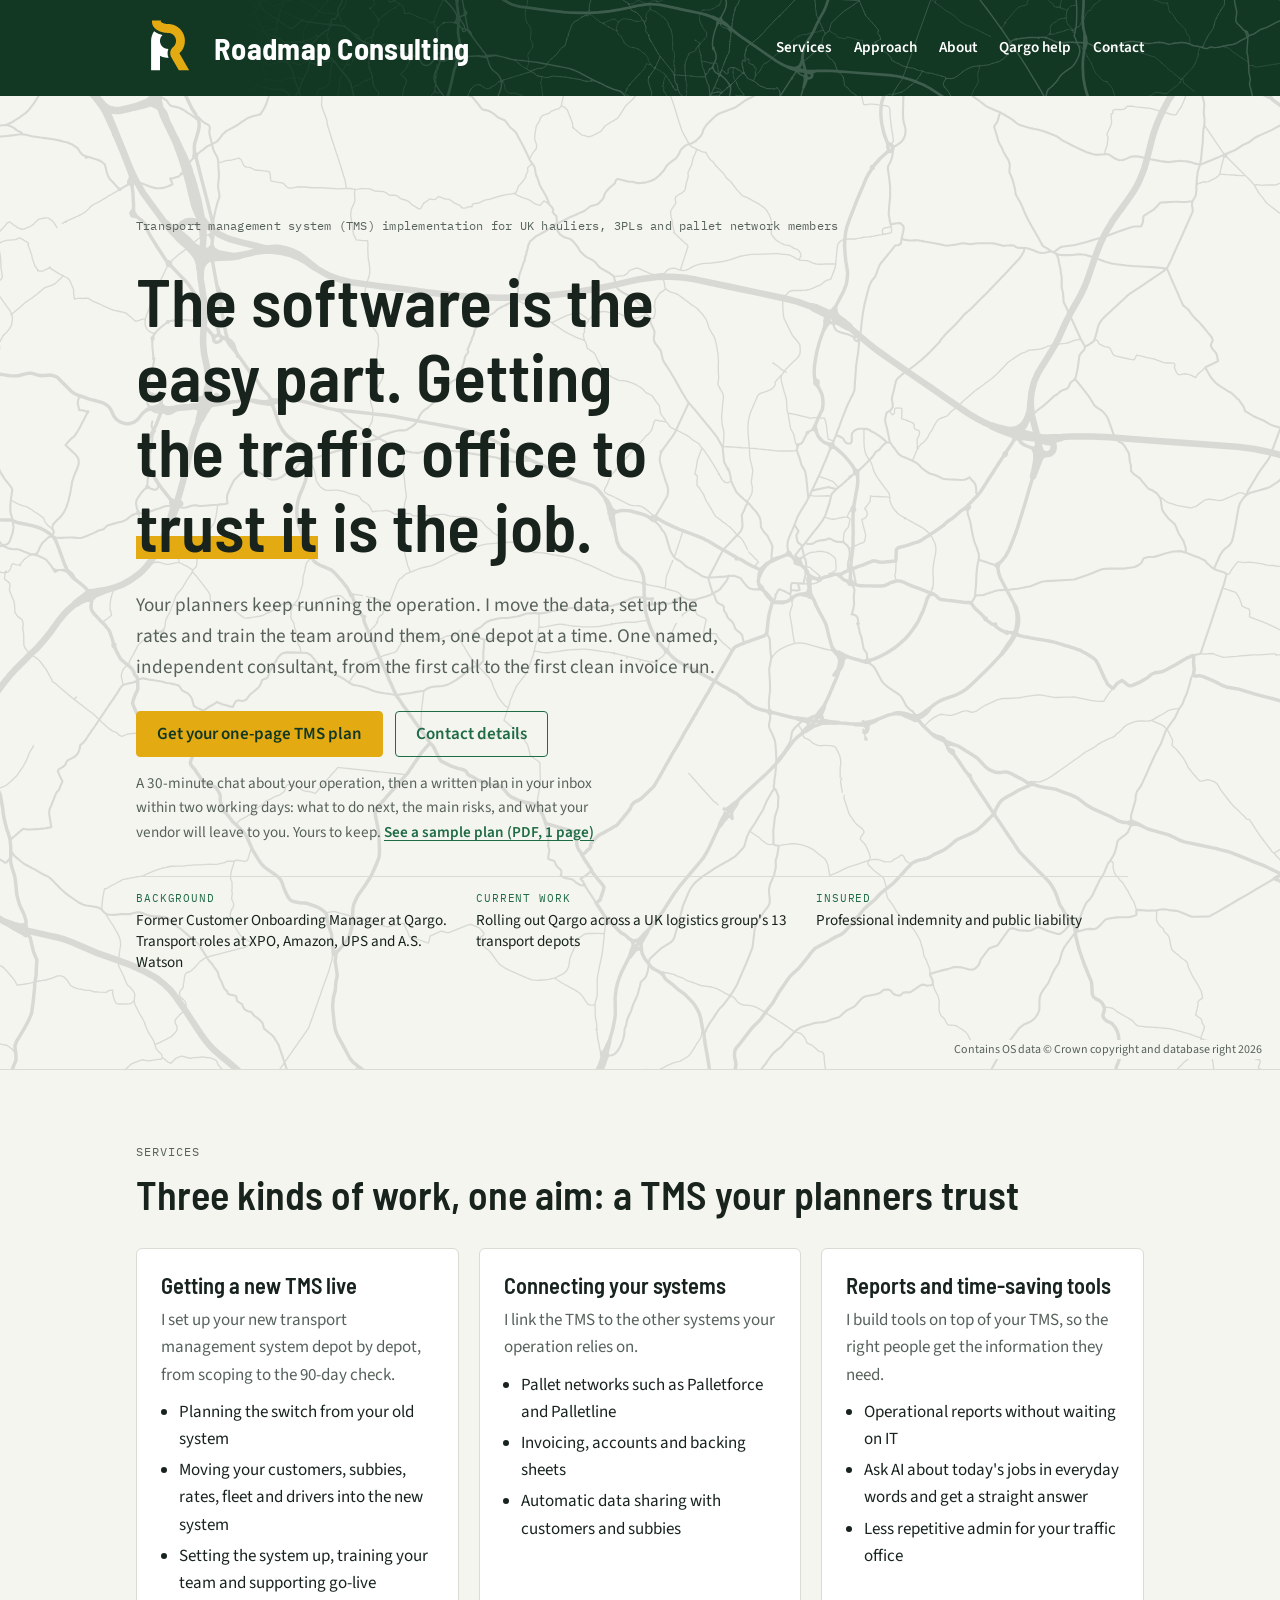
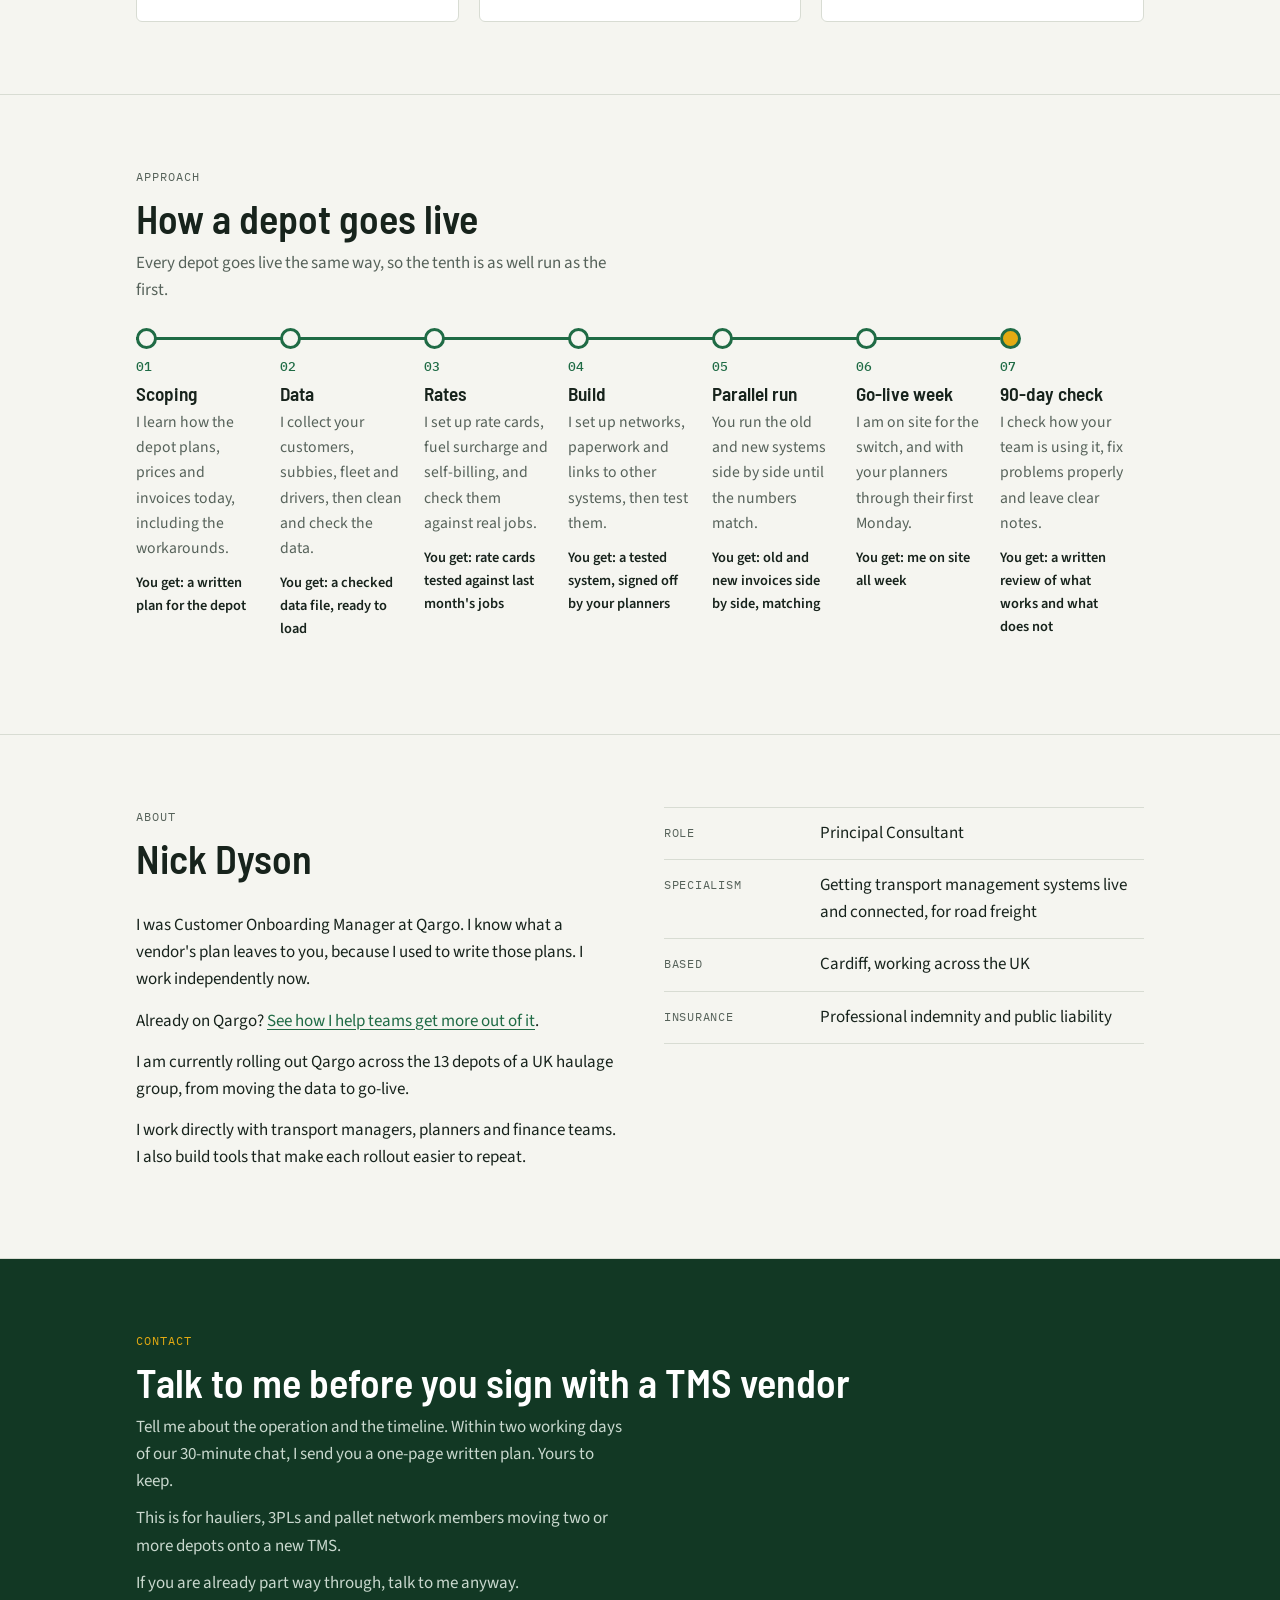
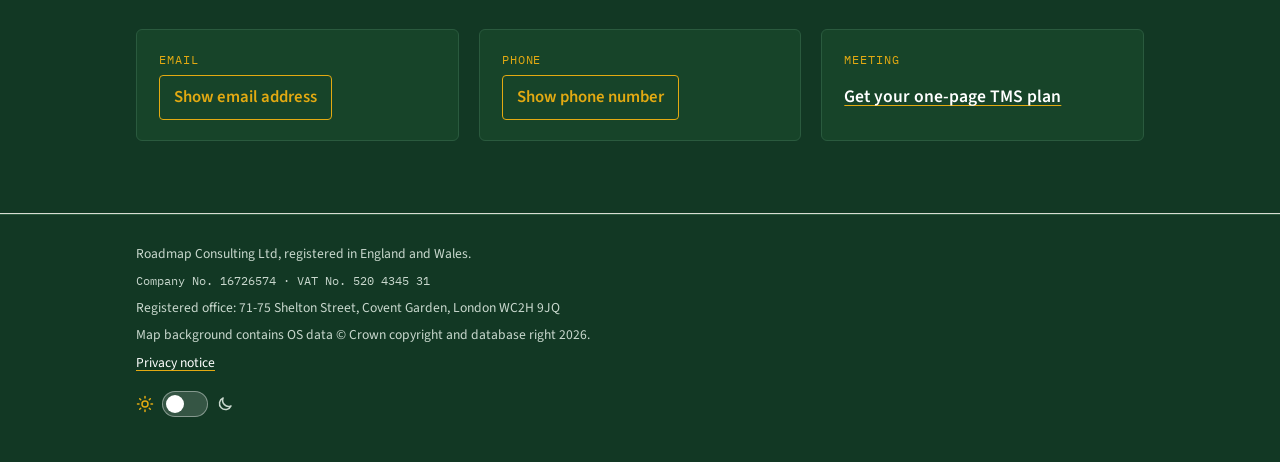
==== index.html @ c81bfaac "Home page: remove 'No cost, no commitment' (twice) and make the contact heading a statement, per roa" ====
<!doctype html>
<html lang="en-GB"><head>
<meta charset="utf-8">
<meta name="viewport" content="width=device-width,initial-scale=1">
<title>Roadmap Consulting</title>
<meta name="description" content="Independent TMS implementation for UK hauliers, 3PLs and pallet network members. A 30-minute chat about your operation, then a one-page written plan you keep.">
<link rel="icon" type="image/svg+xml" href="[data-uri]">
<meta name="theme-color" content="#123824">
<meta property="og:type" content="website">
<meta property="og:site_name" content="Roadmap Consulting">
<meta property="og:title" content="Roadmap Consulting: TMS implementation for UK road freight">
<meta property="og:description" content="The software is the easy part. Getting the traffic office to trust it is the job. A 30-minute chat about your operation, then a one-page written plan you keep.">
<link rel="canonical" href="https://roadmapconsulting.co.uk/">
<meta property="og:url" content="https://roadmapconsulting.co.uk/">
<meta property="og:image" content="https://roadmapconsulting.co.uk/og-image.png">
<meta property="og:image:width" content="1200">
<meta property="og:image:height" content="630">
<meta property="og:image:alt" content="Roadmap Consulting logo on Brunswick green with the strapline: TMS implementation for UK road freight">
<script type="application/ld+json">{"@context": "https://schema.org", "@type": "ProfessionalService", "name": "Roadmap Consulting", "legalName": "Roadmap Consulting Ltd", "url": "https://roadmapconsulting.co.uk/", "description": "Independent transport management system (TMS) implementation for UK hauliers, 3PLs and pallet network members: data migration, rates, training, go-live support and hypercare, with a Qargo speciality.", "areaServed": {"@type": "Country", "name": "United Kingdom"}, "address": {"@type": "PostalAddress", "streetAddress": "71-75 Shelton Street, Covent Garden", "addressLocality": "London", "postalCode": "WC2H 9JQ", "addressCountry": "GB"}, "vatID": "GB520434531", "identifier": {"@type": "PropertyValue", "propertyID": "Companies House company number", "value": "16726574"}, "founder": {"@type": "Person", "name": "Nick Dyson", "jobTitle": "Principal Consultant", "sameAs": ["https://www.linkedin.com/in/dysonick"]}, "sameAs": ["https://www.linkedin.com/in/dysonick", "https://www.linkedin.com/company/roadmap-consulting-ltd", "https://find-and-update.company-information.service.gov.uk/company/16726574"], "contactPoint": {"@type": "ContactPoint", "contactType": "sales", "url": "https://calendar.app.google/QbgweHab81wm1Z1L8", "areaServed": "GB", "availableLanguage": "en-GB"}, "knowsAbout": ["Transport management systems", "TMS implementation", "Qargo", "Road haulage", "Pallet networks", "Data migration", "Rate cards and self-billing", "Go-live planning"], "makesOffer": {"@type": "Offer", "name": "One-page TMS plan", "price": "0", "priceCurrency": "GBP"}}</script>
<meta name="twitter:card" content="summary_large_image">
<link rel="preconnect" href="https://fonts.googleapis.com">
<link rel="preconnect" href="https://fonts.gstatic.com" crossorigin="">
<link rel="stylesheet" href="https://fonts.googleapis.com/css2?family=Barlow+Semi+Condensed:wght@500;600;700&amp;family=Source+Sans+3:wght@400;600&amp;family=IBM+Plex+Mono:wght@400;500&amp;display=swap">
<style>
/* Paper ground, Brunswick green bars, roundabout R smooth route mark, golden triangle OS map behind the hero */
:root {
  color-scheme:light dark;
  --bg:#f5f5f0; --surface:#ffffff; --fg:#17231c; --muted:#56625a; --line:#d8dcd3;
  --accent:#1f6b45; --accent-text:#1f6b45; --accent-fill:#e3aa12; --on-accent:#123824;
  --accent-soft:#fcefb4; --highlight:#e3aa12; --map-ink:#17231c21;
  --em-text:#17231c; --em-mark:#e3aa12;
  /* Green bars: header, contact band and footer */
  --g-bg:#123824; --g-surface:#174429; --g-fg:#ffffff; --g-muted:#c9d8ce; --g-line:#2a5a3e; --g-accent:#e3aa12;
  --mark-fg:#ffffff; --mark-accent:#e3aa12; --mark-tile:transparent;
  --display:"Barlow Semi Condensed","Arial Narrow",Arial,sans-serif;
  --body:"Source Sans 3","Segoe UI",Arial,sans-serif;
  --mono:"IBM Plex Mono",Consolas,"Courier New",monospace;
  --map:url("[data-uri]");
}
* { box-sizing:border-box; }
body { background:var(--bg); color:var(--fg); font-family:var(--body); font-size:1.0625rem; line-height:1.6; margin:0; }
.wrap { max-width:68rem; margin:0 auto; padding-inline:clamp(16px,4vw,40px); }
a { color:var(--accent-text); text-underline-offset:3px; }
a:focus-visible, button:focus-visible { outline:2px solid var(--accent-text); outline-offset:3px; }
h1,h2,h3 { font-family:var(--display); line-height:1.1; text-wrap:balance; margin:0; }
.label { font-family:var(--mono); font-size:.75rem; letter-spacing:.08em; text-transform:uppercase; color:var(--muted); }

header.site { border-bottom:1px solid var(--line); }
.bar { display:flex; flex-wrap:wrap; align-items:center; justify-content:space-between; gap:12px 24px; padding-block:18px; }
.lockup { font-family:var(--display); font-weight:700; font-size:1.35rem; letter-spacing:.01em; color:var(--fg); text-decoration:none; display:flex; align-items:center; gap:10px; }
.lockup svg { flex:none; width:40px; height:40px; background:var(--mark-tile); border-radius:6px; padding:3px; }
.mk .mw { fill:var(--mark-fg); } .mk .my { fill:var(--mark-accent); } .lockup .rn { color:var(--accent-text); }
nav { display:flex; flex-wrap:wrap; gap:6px 22px; }
nav a { color:var(--fg); text-decoration:none; font-weight:600; font-size:.95rem; }
nav a:hover { color:var(--accent-text); }

.hero { position:relative; overflow:hidden; border-bottom:1px solid var(--line); }
.hero .map { position:absolute; inset:0; background:var(--map-ink); -webkit-mask:var(--map) center/cover no-repeat; mask:var(--map) center/cover no-repeat; pointer-events:none; }
.hero .inner { position:relative; padding-block:clamp(56px,10vw,120px) clamp(56px,8vw,96px); display:grid; gap:28px; }
.hero h1 { font-size:clamp(2.4rem,6vw,4.25rem); font-weight:600; max-width:18ch; }
.hero h1 em { font-style:normal; color:var(--em-text); background:linear-gradient(transparent 64%, var(--em-mark) 64%, var(--em-mark) 92%, transparent 92%); }
.hero p { max-width:60ch; color:var(--muted); font-size:1.2rem; margin:0; }
.hero p.note { font-size:.95rem; margin-top:-14px; }
.hero p.proof { font-family:var(--mono); font-size:.8rem; letter-spacing:.04em; color:var(--muted); border-left:3px solid var(--highlight); padding-left:10px; }
.credit { position:absolute; right:12px; bottom:10px; font-size:.75rem; line-height:1.3; color:var(--muted); background:var(--bg); padding:2px 6px; border-radius:4px; max-width:calc(100% - 24px); }
.actions { display:flex; flex-wrap:wrap; gap:12px; }
.btn { display:inline-flex; align-items:center; padding:12px 20px; border-radius:4px; font-weight:600; text-decoration:none; border:1px solid var(--accent-fill); line-height:1.2; }
.btn.primary { background:var(--accent-fill); color:var(--on-accent); }
.btn.secondary { color:var(--accent-text); background:transparent; border-color:var(--accent-text); }
@media (prefers-reduced-motion:no-preference) { .btn { transition:filter .15s ease; } .btn:hover { filter:brightness(1.08); } }

section.s { padding-block:clamp(40px,7vw,72px); border-bottom:1px solid var(--line); }
.head { display:grid; gap:10px; margin-bottom:32px; }
.head h2 { font-size:clamp(1.8rem,3.6vw,2.5rem); font-weight:600; }
.head p { margin:0; color:var(--muted); max-width:62ch; }

.services { display:grid; grid-template-columns:repeat(auto-fit,minmax(min(100%,18rem),1fr)); gap:20px; }
.service { background:var(--surface); border:1px solid var(--line); border-radius:6px; padding:24px; display:grid; gap:10px; align-content:start; min-width:0; }
.service h3 { font-size:1.4rem; font-weight:600; }
.service p { margin:0; color:var(--muted); }
.service ul { margin:0; padding-left:1.1rem; display:grid; gap:4px; }

.route { list-style:none; margin:0; padding:0; display:grid; grid-template-columns:repeat(auto-fit,minmax(min(100%,8.5rem),1fr)); counter-reset:stop; }
/* Route line: drawn per stop, only from a dot to the next dot on the same row (rows are worked out in script) */
.route li.link { background:linear-gradient(var(--accent),var(--accent)) left top / 100% 3px no-repeat; }
.route li { counter-increment:stop; padding:20px 20px 22px 0; display:grid; gap:6px; align-content:start; min-width:0; position:relative; }
.route li::before { content:counter(stop,decimal-leading-zero); font-family:var(--mono); font-size:.8rem; color:var(--accent-text); font-weight:500; }
.route li::after { content:""; position:absolute; top:-9px; left:0; width:15px; height:15px; border-radius:50%; background:var(--bg); border:3px solid var(--accent); }
.route li:last-child::after { background:var(--highlight); }
.route h3 { font-size:1.2rem; font-weight:600; }
.route p { margin:0; color:var(--muted); font-size:.98rem; }
.route p.get { color:var(--fg); font-weight:600; font-size:.9rem; margin-top:4px; }

.about { display:grid; grid-template-columns:repeat(auto-fit,minmax(min(100%,22rem),1fr)); gap:32px 48px; }
.about p { margin:0 0 14px; max-width:62ch; }
.facts { display:grid; margin:0; align-content:start; border-top:1px solid var(--line); }
.fact { display:grid; grid-template-columns:minmax(6.5rem,9rem) 1fr; gap:12px; padding-block:12px; border-bottom:1px solid var(--line); }
.fact dt { font-family:var(--mono); font-size:.78rem; letter-spacing:.06em; text-transform:uppercase; color:var(--muted); padding-top:3px; }
.fact dd { margin:0; min-width:0; }

.contact { display:grid; grid-template-columns:repeat(auto-fit,minmax(min(100%,16rem),1fr)); gap:20px; }
.channel { background:var(--surface); border:1px solid var(--line); border-radius:6px; padding:20px 22px; display:grid; gap:6px; min-width:0; }
.channel .value { font-size:1.1rem; font-weight:600; overflow-wrap:anywhere; user-select:all; color:var(--fg); }
.channel a.value { color:var(--accent-text); }

footer { padding-block:28px 40px; color:var(--muted); font-size:.85rem; }
footer .wrap { display:grid; gap:6px; }
footer .mono { font-family:var(--mono); font-size:.78rem; }

/* Green bars */
header.site { background:var(--g-bg); border-bottom:4px solid var(--g-accent); }
header.site .lockup { color:var(--g-fg); }
header.site .lockup .rn { color:var(--g-accent); }
header.site nav a { color:var(--g-fg); }
header.site nav a:hover { color:var(--g-accent); }
header.site a:focus-visible { outline-color:var(--g-accent); }
.lockup svg { padding:0; width:64px; height:64px; }
header.site .lockup { font-size:1.9rem; gap:14px; }
header.site .bar { padding-block:16px; }
@media (max-width:600px) { .lockup svg { width:52px; height:52px; } header.site .lockup { font-size:1.6rem; } }
.band { background:var(--g-bg); color:var(--g-fg); border-bottom:0; }
.band .label { color:var(--g-accent); }
.band .head p { color:var(--g-muted); }
.band .channel { background:var(--g-surface); border-color:var(--g-line); }
.band .channel .value { color:var(--g-fg); }
.band .channel a.value { color:var(--g-accent); }
.band a:focus-visible { outline-color:var(--g-accent); }
footer { background:var(--g-bg); color:var(--g-muted); border-top:1px solid var(--g-line); }
.btn.secondary { color:var(--accent); border-color:var(--accent); }

/* Dark mode: green ground, darker green bars. Follows the browser unless the visitor picks one */
@media (prefers-color-scheme: dark) { :root:not([data-theme="light"]) { --bg:#123824; --surface:#174429; --fg:#ffffff; --muted:#c9d8ce; --line:#2a5a3e; --accent:#e3aa12; --accent-text:#e3aa12; --accent-fill:#e3aa12; --on-accent:#123824; --accent-soft:#2b4a22; --highlight:#e3aa12; --map-ink:#ffffff1f; --em-text:#e3aa12; --em-mark:transparent; --g-bg:#0b2516; --g-surface:#123824; --g-line:#2a5a3e; color-scheme:dark; } }
:root[data-theme="dark"] { --bg:#123824; --surface:#174429; --fg:#ffffff; --muted:#c9d8ce; --line:#2a5a3e; --accent:#e3aa12; --accent-text:#e3aa12; --accent-fill:#e3aa12; --on-accent:#123824; --accent-soft:#2b4a22; --highlight:#e3aa12; --map-ink:#ffffff1f; --em-text:#e3aa12; --em-mark:transparent; --g-bg:#0b2516; --g-surface:#123824; --g-line:#2a5a3e; color-scheme:dark; }
nav { align-items:center; }
.btn.secondary { color:var(--accent-text); border-color:var(--accent-text); }

/* Light/dark switch */
.theme-switch { display:inline-flex; align-items:center; gap:8px; min-height:44px; padding:0 4px; font:inherit; color:var(--g-muted); background:transparent; border:0; cursor:pointer; }
.theme-switch svg { width:18px; height:18px; fill:none; stroke:currentColor; stroke-width:2; stroke-linecap:round; stroke-linejoin:round; flex:none; }
.theme-switch .i-sun { color:var(--g-accent); }
.theme-switch[aria-checked="true"] .i-sun { color:var(--g-muted); }
.theme-switch[aria-checked="true"] .i-moon { color:var(--g-accent); }
.theme-switch .track { position:relative; width:46px; height:26px; border-radius:13px; background:#ffffff26; border:1px solid #ffffff66; flex:none; }
.theme-switch .knob { position:absolute; top:3px; left:3px; width:18px; height:18px; border-radius:50%; background:#ffffff; }
.theme-switch[aria-checked="true"] .track { background:var(--g-accent); border-color:var(--g-accent); }
.theme-switch[aria-checked="true"] .knob { transform:translateX(20px); background:#123824; }
@media (prefers-reduced-motion:no-preference) { .theme-switch .knob { transition:transform .18s ease; } .theme-switch .track { transition:background .18s ease; } }
.theme-switch:hover .track { border-color:var(--g-accent); }
.theme-switch:focus-visible { outline:2px solid var(--g-accent); outline-offset:3px; border-radius:6px; }


/* Click to reveal contact details (keeps them out of the page source as plain text) */
.reveal { justify-self:start; font:inherit; font-size:1.05rem; font-weight:600; color:var(--g-accent); background:transparent; border:1px solid var(--g-accent); border-radius:4px; padding:8px 14px; min-height:44px; cursor:pointer; }
.reveal:hover { background:var(--g-accent); color:#123824; }
.reveal:focus-visible { outline:2px solid var(--g-accent); outline-offset:3px; }
.band .channel a.value { color:var(--g-fg); text-decoration-color:var(--g-accent); }

/* Credentials strip in the hero */
.creds { list-style:none; margin:4px 0 0; padding:14px 0 0; border-top:1px solid var(--line); display:grid; grid-template-columns:repeat(auto-fit,minmax(min(100%,15rem),1fr)); gap:12px 28px; max-width:62rem; }
.creds li { font-size:.95rem; line-height:1.4; color:var(--fg); }
.creds .k { display:block; font-family:var(--mono); font-size:.7rem; letter-spacing:.08em; text-transform:uppercase; color:var(--accent-text); margin-bottom:3px; }
.hero p.note a { font-weight:600; color:var(--accent-text); }
footer a { color:var(--g-fg); text-decoration-color:var(--g-accent); }

/* ---------- Motion layer: subtle, plays once, off for reduced motion and without JS ---------- */
@media (min-width:760px) { html { scroll-padding-top:96px; } header.site { position:sticky; top:0; z-index:50; } }
header.site .bar, header.site .lockup svg, header.site .lockup { transition:none; }
header.site.compact .bar { padding-block:8px; }
header.site.compact .lockup svg { width:44px; height:44px; }
header.site.compact .lockup { font-size:1.5rem; }
header.site.compact { box-shadow:0 2px 12px #0b251633; }
/* Link underline that slides in */
nav a { background:linear-gradient(currentColor,currentColor) left bottom / 0 2px no-repeat; padding-bottom:2px; }
nav a:hover, nav a:focus-visible { background-size:100% 2px; }
@media (prefers-reduced-motion: no-preference) {
  html { scroll-behavior:smooth; }
  header.site .bar { transition:padding .25s ease; }
  header.site .lockup svg { transition:width .25s ease, height .25s ease; }
  header.site .lockup { transition:font-size .25s ease; }
  header.site { transition:box-shadow .25s ease; }
  nav a { transition:background-size .2s ease, color .15s ease; }
  .btn { transition:transform .18s ease, box-shadow .18s ease, filter .15s ease; }
  .btn:hover { transform:translateY(-2px); box-shadow:0 6px 16px #12382426; }
  .btn:active { transform:translateY(0); box-shadow:none; }
  .service, .channel { transition:transform .2s ease, border-color .2s ease; }
  .service:hover { transform:translateY(-3px); border-color:var(--accent); }
  /* Sections fade up once */
  .js .rv { opacity:0; transform:translateY(14px); transition:opacity .6s ease, transform .6s ease; transition-delay:calc(var(--d,0) * 90ms); }
  .js .rv.in { opacity:1; transform:none; }
  /* Route line draws itself, stops appear in turn, ending on the yellow stop */
  .js .route li.link { background-size:0 3px; transition:opacity .45s ease, transform .45s ease, background-size .5s ease; transition-delay:calc(var(--i,0) * 150ms + 150ms); }
  .js .route.in li.link { background-size:100% 3px; }
  .js .route li { opacity:0; transform:translateY(8px); transition:opacity .45s ease, transform .45s ease; transition-delay:calc(var(--i,0) * 150ms + 150ms); }
  .js .route li::after { transform:scale(.4); transition:transform .35s cubic-bezier(.3,1.6,.5,1); transition-delay:calc(var(--i,0) * 150ms + 150ms); }
  .js .route.in li { opacity:1; transform:none; }
  .js .route.in li::after { transform:scale(1); }
  /* Map drifts slightly slower than the page */
  .js .hero .map { top:-180px; will-change:transform; }
}

/* Header, 1 Oct 2026: no yellow rule, single-colour name, switch in footer, one-row phone header */
header.site { border-bottom:0; }
header.site .lockup .rn { color:var(--g-fg); }
.hero .label { text-transform:none; letter-spacing:.02em; }
.foot-theme { margin-top:6px; }
.foot-theme .theme-switch { padding:0; min-height:36px; }
@media (max-width:600px) {
  header.site .bar { flex-wrap:nowrap; }
  header.site nav a:not([href="#contact"]) { display:none; }
  header.site .lockup { font-size:1.35rem; gap:10px; }
  header.site .lockup svg { width:40px; height:40px; }
}
/* Road texture in the header, faded behind the logo */
header.site { isolation:isolate; overflow:hidden; }
@media (max-width:759px){ header.site { position:relative; } }
header.site::before { content:""; position:absolute; inset:0; z-index:-1; pointer-events:none; background:#ffffff30;
  --fade:linear-gradient(90deg, transparent 0%, transparent 18%, #000 46%);
  -webkit-mask-image:var(--map), var(--fade); -webkit-mask-size:cover, 100% 100%; -webkit-mask-position:center 38%, 0 0; -webkit-mask-repeat:no-repeat; -webkit-mask-composite:source-in;
  mask-image:var(--map), var(--fade); mask-size:cover, 100% 100%; mask-position:center 38%, 0 0; mask-repeat:no-repeat; mask-composite:intersect; }
@media (max-width:700px){ header.site::before { --fade:linear-gradient(90deg, transparent 0%, transparent 30%, #000 75%); } }
</style>
</head>
<body>
<header class="site">
  <div class="wrap bar">
    <a class="lockup" href="#top" aria-label="Roadmap Consulting, home">
      <svg class="mk" viewBox="-4 -4 72 72" aria-hidden="true"><path class="mw" d="M16.437532424926758 13.102725982666016 16.451662063598633 13.11428451538086Q16.571985244750977 13.212703704833984 16.6960391998291 13.306377410888672L16.999923706054688 13.535835266113281Q17.118545532226562 13.625404357910156 17.24040985107422 13.710505485534668L17.55898094177246 13.932968139648438Q17.675695419311523 14.014471054077148 17.795236587524414 14.09177017211914L18.128067016601562 14.306991577148438Q18.242799758911133 14.381181716918945 18.35999870300293 14.451412200927734L18.706663131713867 14.659144401550293Q18.819358825683594 14.726675033569336 18.9342098236084 14.790468215942383L19.294279098510742 14.99046516418457Q19.40497589111328 15.051952362060547 19.51756477355957 15.109903335571289L19.890613555908203 15.301921844482422Q19.999372482299805 15.357902526855469 20.10979461669922 15.41053295135498L20.495397567749023 15.594324111938477Q20.602294921875 15.645275115966797 20.71065330505371 15.693038940429688L21.108381271362305 15.868358612060547Q21.213552474975586 15.914718627929688 21.320011138916016 15.958037376403809L21.729442596435547 16.124637603759766Q21.832977294921875 16.166765213012695 21.937646865844727 16.20598602294922L22.358348846435547 16.36362075805664Q22.460399627685547 16.40185546875 22.563451766967773 16.437301635742188L22.9950008392334 16.585723876953125Q23.0957088470459 16.620361328125 23.197301864624023 16.652305603027344L23.639272689819336 16.791271209716797Q23.738752365112305 16.82254981994629 23.839012145996094 16.851224899291992L24.290977478027344 16.98048973083496Q24.389387130737305 17.008634567260742 24.48848533630371 17.03425407409668L24.950016021728516 17.153568267822266Q25.047489166259766 17.178768157958984 25.145565032958984 17.20150375366211L25.61623764038086 17.310625076293945Q25.712900161743164 17.33303451538086 25.810089111328125 17.35304069519043L25.91168212890625 17.373952865600586L25.73912239074707 17.535572052001953L25.526443481445312 17.74856185913086L25.32099151611328 17.96855926513672L25.12300682067871 18.195314407348633L24.932697296142578 18.428586959838867L24.750320434570312 18.668062210083008L24.57601547241211 18.91356086730957L24.410076141357422 19.16466522216797L24.25261688232422 19.421194076538086L24.10378646850586 19.682918548583984L23.963804244995117 19.949447631835938L23.83283233642578 20.220478057861328L23.710994720458984 20.495746612548828L23.598434448242188 20.774925231933594L23.495262145996094 21.057748794555664L23.401615142822266 21.34383773803711L23.317598342895508 21.63286781311035L23.24327278137207 21.92464256286621L23.178762435913086 22.218656539916992L23.124116897583008 22.514698028564453L23.079408645629883 22.81237030029297L23.044679641723633 23.111373901367188L23.019968032836914 23.411418914794922L23.005306243896484 23.712081909179688L23.000709533691406 24.013072967529297L23.006181716918945 24.314096450805664L23.021713256835938 24.614643096923828L23.04730224609375 24.914653778076172L23.082902908325195 25.213577270507812L23.128477096557617 25.511119842529297L23.18398094177246 25.80699348449707L23.249338150024414 26.100788116455078L23.32452392578125 26.39238929748535L23.409379959106445 26.681171417236328L23.503860473632812 26.96699333190918L23.60784149169922 27.24947738647461L23.721223831176758 27.528356552124023L23.8438720703125 27.803287506103516L23.97560691833496 28.073884963989258L24.11638832092285 28.340055465698242L24.26593780517578 28.601272583007812L24.424137115478516 28.857336044311523L24.590856552124023 29.108034133911133L24.765859603881836 29.353002548217773L24.94892692565918 29.59193992614746L25.139896392822266 29.82463836669922L25.338552474975586 30.05082893371582L25.544649124145508 30.270235061645508L25.75797462463379 30.482633590698242L25.978282928466797 30.687772750854492L26.205341339111328 30.88544273376465L26.438884735107422 31.075407028198242L26.678665161132812 31.257465362548828L26.924306869506836 31.43133544921875L27.175762176513672 31.596982955932617L27.432476043701172 31.75404167175293L27.694412231445312 31.90248680114746L27.961145401000977 32.04207992553711L28.232391357421875 32.172672271728516L28.50775718688965 32.29407501220703L28.78719711303711 32.40626525878906L29.070110321044922 32.509002685546875L29.356342315673828 32.602237701416016L29.645565032958984 32.68585205078125L29.93729019165039 32.75971603393555L30.231531143188477 32.823829650878906L30.527544021606445 32.878021240234375L30.82544708251953 32.922325134277344L31.12436294555664 32.956600189208984L31.424467086791992 32.98087692260742L31.72517967224121 32.99510192871094L32.02623748779297 32.99925994873047L32.327064514160156 32.99335479736328L32.53983688354492 32.98204803466797Q32.52953338623047 33.0055046081543 32.51935577392578 33.02907180786133L32.46458435058594 33.15593338012695Q32.40798568725586 33.287025451660156 32.356101989746094 33.42005157470703L32.306068420410156 33.548336029052734Q32.25411605834961 33.681541442871094 32.20695877075195 33.8165168762207L32.16167068481445 33.946136474609375Q32.11437225341797 34.081504821777344 32.071956634521484 34.21848678588867L32.031436920166016 34.349342346191406Q31.988967895507812 34.48649597167969 31.951446533203125 34.625083923339844L31.91571044921875 34.757080078125Q31.878129959106445 34.8958854675293 31.845561981201172 35.035953521728516L31.81462860107422 35.16899490356445Q31.782079696655273 35.308982849121094 31.754581451416016 35.45005416870117L31.72846221923828 35.584041595458984Q31.700918197631836 35.7253303527832 31.678476333618164 35.867523193359375L31.657194137573242 36.00236511230469Q31.634784698486328 36.14435577392578 31.617488861083984 36.28705596923828L31.601055145263672 36.42265319824219Q31.583765029907227 36.56532287597656 31.571609497070312 36.708526611328125L31.560043334960938 36.844783782958984Q31.547895431518555 36.98788833618164 31.540891647338867 37.1313362121582L31.534212112426758 37.268157958984375Q31.527217864990234 37.41144943237305 31.52536392211914 37.55489730834961L31.523590087890625 37.69218826293945Q31.521743774414062 37.83507537841797 31.525001525878906 37.977935791015625L31.528141021728516 38.1156005859375Q31.53139877319336 38.25839614868164 31.539751052856445 38.40098571777344L31.547828674316406 38.53892517089844Q31.556148529052734 38.680946350097656 31.56951141357422 38.82257843017578L31.582542419433594 38.960697174072266Q31.595853805541992 39.10179138183594 31.614154815673828 39.24232864379883L31.632152557373047 39.38053512573242Q31.650407791137695 39.520729064941406 31.673606872558594 39.660186767578125L31.69659423828125 39.798377990722656Q31.719684600830078 39.93717575073242 31.747638702392578 40.075077056884766L31.775630950927734 40.21316146850586Q31.80342674255371 40.35028076171875 31.83599853515625 40.4863395690918L31.869007110595703 40.62421798706055Q31.901466369628906 40.759803771972656 31.938631057739258 40.89417266845703L31.976682662963867 41.03175354003906Q32.013572692871094 41.165138244628906 32.055057525634766 41.29717254638672L32.09815979003906 41.434356689453125Q32.13942337036133 41.56568908691406 32.1851806640625 41.69552230834961L32.23335647583008 41.832218170166016Q32.278785705566406 41.96112060546875 32.328590393066406 42.08839797973633L32.38185119628906 42.22450256347656Q32.43134689331055 42.350975036621094 32.485103607177734 42.4756965637207L32.54347229003906 42.61111831665039Q32.59681701660156 42.73488998413086 32.654300689697266 42.85679244995117L32.715457916259766 42.986480712890625Q32.66135787963867 42.98871612548828 32.60709762573242 42.98978042602539L32.13888168334961 42.99897384643555Q32.05527114868164 43.00061798095703 31.971651077270508 42.99946212768555L31.503385543823242 42.99299240112305Q31.41974639892578 42.99183654785156 31.33619499206543 42.987884521484375L30.868410110473633 42.965755462646484Q30.784887313842773 42.9618034362793 30.7015438079834 42.95506286621094L30.234760284423828 42.91730499267578Q30.15137481689453 42.910560607910156 30.068262100219727 42.90102767944336L29.603004455566406 42.84767532348633Q29.519899368286133 42.8381462097168 29.43716049194336 42.82583999633789L28.97394561767578 42.7569580078125Q28.8912410736084 42.74465560913086 28.808992385864258 42.72959899902344L28.34834098815918 42.645263671875Q28.266040802001953 42.63019561767578 28.184289932250977 42.61238479614258L27.726716995239258 42.5126838684082Q27.645021438598633 42.49488067626953 27.56396484375 42.47435760498047L27.109981536865234 42.359413146972656Q27.028892517089844 42.33888244628906 26.94853401184082 42.315650939941406L26.49864959716797 42.185585021972656Q26.41830825805664 42.162357330322266 26.338788986206055 42.13645553588867L25.893505096435547 41.991416931152344Q25.813976287841797 41.96551513671875 25.7353572845459 41.93696212768555L25.295175552368164 41.7771110534668Q25.216577529907227 41.74856948852539 25.13897705078125 41.71741485595703L24.704387664794922 41.54293441772461Q24.626750946044922 41.51176452636719 24.55019760131836 41.47801208496094L24.121688842773438 41.28908920288086Q24.0451602935791 41.25535202026367 23.969804763793945 41.21907043457031L23.547853469848633 41.01592254638672Q23.47249412536621 40.97964096069336 23.398391723632812 40.940860748291016L23.0 40.732364654541016V57.0H13.0V24.0H13.000057220458984Q13.000171661376953 23.97197914123535 13.000598907470703 23.94401741027832L13.0077486038208 23.47576332092285Q13.009025573730469 23.39212417602539 13.013100624084473 23.30857276916504L13.035910606384277 22.8408203125Q13.039983749389648 22.75729751586914 13.04684829711914 22.6739559173584L13.085286140441895 22.20722770690918Q13.092151641845703 22.12386131286621 13.101802825927734 22.040771484375L13.155832290649414 21.57558822631836Q13.165481567382812 21.492511749267578 13.177902221679688 21.40980339050293L13.247461318969727 20.94668960571289Q13.259883880615234 20.86397361755371 13.275068283081055 20.78171730041504L13.360076904296875 20.321189880371094Q13.37525749206543 20.238948822021484 13.393180847167969 20.15726089477539L13.49354362487793 19.699832916259766Q13.511466979980469 19.618144989013672 13.532110214233398 19.53710174560547L13.647714614868164 19.08328628540039Q13.668365478515625 19.00222396850586 13.691715240478516 18.921897888183594L13.82243537902832 18.472204208374023Q13.84577751159668 18.39190101623535 13.871793746948242 18.312423706054688L14.017478942871094 17.867353439331055Q14.043500900268555 17.78785514831543 14.072168350219727 17.709270477294922L14.232660293579102 17.26932144165039Q14.261322021484375 17.190753936767578 14.292593955993652 17.113189697265625L14.4677095413208 16.67885398864746Q14.498985290527344 16.601282119750977 14.5328369140625 16.524799346923828L14.722381591796875 16.0965633392334Q14.756232261657715 16.020084381103516 14.792622566223145 15.944781303405762L14.996382713317871 15.523125648498535Q15.03277587890625 15.44781494140625 15.071667671203613 15.373763084411621L15.289417266845703 14.95915699005127Q15.328304290771484 14.885116577148438 15.369644165039062 14.812417030334473L15.601137161254883 14.405326843261719Q15.642486572265625 14.33261489868164 15.686244010925293 14.26132583618164L15.931225776672363 13.862205505371094Q15.9749755859375 13.790929794311523 16.02108383178711 13.72115707397461L16.27927589416504 13.330453872680664Q16.325389862060547 13.260673522949219 16.373809814453125 13.192474365234375Z"></path><path class="my" d="M44.22683334350586 57.0 35.725425720214844 42.27436447143555 35.65163803100586 42.141571044921875Q35.61137390136719 42.06910705566406 35.57353210449219 41.99534606933594L35.504905700683594 41.86157989501953Q35.46681594848633 41.78733825683594 35.43122482299805 41.71186447143555L35.367733001708984 41.57722473144531Q35.33180618286133 41.501033782958984 35.2984619140625 41.42367935180664L35.24009323120117 41.28825759887695Q35.20649719238281 41.210304260253906 35.17556381225586 41.13125991821289L35.1223030090332 40.995155334472656Q35.0911750793457 40.91560745239258 35.062782287597656 40.835044860839844L35.01460647583008 40.69834899902344Q34.98600769042969 40.61720275878906 34.9602165222168 40.535118103027344L34.9171142578125 40.39793395996094Q34.89118957519531 40.31541442871094 34.86812973022461 40.23204803466797L34.830078125 40.09446716308594Q34.80685043334961 40.0104866027832 34.786563873291016 39.92574691772461L34.75355529785156 39.78786849975586Q34.73319625854492 39.70282745361328 34.715824127197266 39.617130279541016L34.68783187866211 39.47904586791992Q34.67036056518555 39.392860412597656 34.65592956542969 39.30611038208008L34.63294219970703 39.16791915893555Q34.61844253540039 39.08075714111328 34.607032775878906 38.99313735961914L34.58903503417969 38.85493087768555Q34.577598571777344 38.767093658447266 34.569278717041016 38.67890930175781L34.55624771118164 38.54079055786133Q34.54789733886719 38.4522705078125 34.54269790649414 38.36350631713867L34.53461837768555 38.22556686401367Q34.529396057128906 38.136451721191406 34.52736282348633 38.047203063964844L34.52422332763672 37.90953826904297Q34.522186279296875 37.820247650146484 34.523338317871094 37.7309455871582L34.52511215209961 37.59365463256836Q34.52627182006836 37.503997802734375 34.530643463134766 37.41444396972656L34.537322998046875 37.27762222290039Q34.54170227050781 37.187965393066406 34.549293518066406 37.0985221862793L34.56085968017578 36.96226501464844Q34.568458557128906 36.872764587402344 34.579261779785156 36.78359603881836L34.59569549560547 36.64799880981445Q34.60650634765625 36.55881118774414 34.620513916015625 36.470069885253906L34.64179229736328 36.335227966308594Q34.65582275390625 36.24635696411133 34.67303466796875 36.158050537109375L34.699153900146484 36.02406311035156Q34.71634292602539 35.93589401245117 34.73668670654297 35.8484001159668L34.767616271972656 35.71535873413086Q34.78797149658203 35.6278190612793 34.811458587646484 35.54106140136719L34.84719467163086 35.40906524658203Q34.87064743041992 35.32244873046875 34.89719009399414 35.23672866821289L34.93770980834961 35.105873107910156Q34.96421813964844 35.020259857177734 34.99378204345703 34.93565368652344L35.03907012939453 34.806034088134766Q35.06854248046875 34.721675872802734 35.10101318359375 34.63842010498047L35.15104675292969 34.510135650634766Q35.183475494384766 34.42699432373047 35.218849182128906 34.345062255859375L35.27362060546875 34.21820068359375Q35.30885696411133 34.1365852355957 35.34697341918945 34.0562744140625L35.406455993652344 33.93094253540039Q35.4444694519043 33.85084533691406 35.48529815673828 33.77214813232422L35.54948043823242 33.6484375Q35.59014892578125 33.57005310058594 35.6335563659668 33.4931526184082L35.702423095703125 33.37115478515625Q35.74565887451172 33.294559478759766 35.79156494140625 33.21953201293945L35.86509704589844 33.09934997558594Q35.91074752807617 33.024742126464844 35.95897674560547 32.95177459716797L36.03715515136719 32.833499908447266Q36.08514404296875 32.76089859008789 36.13562774658203 32.69001007080078L36.21843719482422 32.57373809814453Q36.268638610839844 32.50325393676758 36.321250915527344 32.43454360961914L36.40867233276367 32.32037353515625Q36.46099853515625 32.25203323364258 36.51565170288086 32.1855354309082L36.60767364501953 32.07356262207031Q36.66190719604492 32.007572174072266 36.718360900878906 31.943471908569336L36.81496047973633 31.833791732788086Q36.87108612060547 31.770065307617188 36.929344177246094 31.708282470703125L37.03050994873047 31.600994110107422Q37.08824157714844 31.53976821899414 37.14800262451172 31.480520248413086L37.25371551513672 31.37571144104004Q37.31303405761719 31.316898345947266 37.37428283691406 31.260101318359375L37.48452377319336 31.157875061035156Q37.54526138305664 31.101552963256836 37.60783386230469 31.047273635864258L37.74628448486328 30.92729949951172L37.88610076904297 30.808897018432617L38.02353286743164 30.687623977661133L38.158451080322266 30.56359100341797L38.29077911376953 30.43687629699707L38.42058563232422 30.30739974975586L38.54763412475586 30.1754150390625L38.67203140258789 30.04079818725586L38.79366683959961 29.903671264648438L38.91242980957031 29.764163970947266L39.02836990356445 29.622211456298828L39.14137649536133 29.477954864501953L39.25147247314453 29.33135986328125L39.35847854614258 29.182668685913086L39.46247863769531 29.031766891479492L39.56340026855469 28.87874984741211L39.661155700683594 28.723764419555664L39.7557373046875 28.566818237304688L39.847137451171875 28.40791130065918L39.93524169921875 28.247262954711914L40.02006912231445 28.084815979003906L40.101585388183594 27.920652389526367L40.179744720458984 27.75486183166504L40.25449752807617 27.587553024291992L40.325809478759766 27.41879653930664L40.39371109008789 27.248512268066406L40.45811462402344 27.076942443847656L40.51900863647461 26.904085159301758L40.57636260986328 26.730064392089844L40.63017654418945 26.55485725402832L40.68040466308594 26.378620147705078L40.7270393371582 26.20136070251465L40.770050048828125 26.023239135742188L40.809425354003906 25.844253540039062L40.84516143798828 25.664440155029297L40.8772087097168 25.48406219482422L40.90558624267578 25.303016662597656L40.930267333984375 25.121437072753906L40.95125198364258 24.939300537109375L40.96852111816406 24.756921768188477L40.98207092285156 24.57415771484375L40.99189758300781 24.391124725341797L40.99800109863281 24.2080020904541L41.0003662109375 24.02471351623535L40.99900436401367 23.841440200805664L40.99391555786133 23.658302307128906L40.98508834838867 23.4752197265625L40.97254180908203 23.29237174987793L40.95627212524414 23.109811782836914L40.93629455566406 22.92765998840332L40.91261291503906 22.74595832824707L40.88523483276367 22.564769744873047L40.85415267944336 22.384077072143555L40.819427490234375 22.204177856445312L40.78104019165039 22.025005340576172L40.7390022277832 21.846607208251953L40.693336486816406 21.66908836364746L40.64409637451172 21.492639541625977L40.59123229980469 21.317102432250977L40.534828186035156 21.142730712890625L40.474884033203125 20.969560623168945L40.41142654418945 20.797626495361328L40.3444938659668 20.627065658569336L40.27407455444336 20.457836151123047L40.20024871826172 20.290128707885742L40.12299346923828 20.123891830444336L40.042396545410156 19.959321975708008L39.95845031738281 19.796396255493164L39.87122344970703 19.63524055480957L39.780723571777344 19.47588539123535L39.68699645996094 19.318405151367188L39.590087890625 19.16286849975586L39.49001693725586 19.009321212768555L39.3868522644043 18.85785484313965L39.2806282043457 18.708526611328125L39.171348571777344 18.561344146728516L39.05915451049805 18.416488647460938L38.94402313232422 18.27393341064453L38.825984954833984 18.133726119995117L38.70510482788086 17.995933532714844L38.58147048950195 17.860660552978516L38.45513153076172 17.72795295715332L38.326080322265625 17.59781265258789L38.19441223144531 17.4703369140625L38.060184478759766 17.345569610595703L37.923431396484375 17.223554611206055L37.784217834472656 17.10434341430664L37.64265441894531 16.988027572631836L37.498680114746094 16.874570846557617L37.35247039794922 16.764095306396484L37.20403289794922 16.6566162109375L37.05343246459961 16.55217742919922L36.9007682800293 16.450843811035156L36.74600601196289 16.352603912353516L36.5893440246582 16.257572174072266L36.430755615234375 16.16573715209961L36.27031326293945 16.0771427154541L36.108089447021484 15.991826057434082L35.9442138671875 15.909854888916016L35.778682708740234 15.831228256225586L35.611549377441406 15.755974769592285L35.44297409057617 15.684160232543945L35.272918701171875 15.615774154663086L35.10154724121094 15.550878524780273L34.928855895996094 15.48947525024414L34.754981994628906 15.431608200073242L34.57993698120117 15.377286911010742L34.403865814208984 15.32655143737793L34.22675323486328 15.279403686523438L34.04871368408203 15.235868453979492L33.869873046875 15.195976257324219L33.690216064453125 15.159727096557617L33.5098762512207 15.127145767211914L33.32890319824219 15.098243713378906L33.147377014160156 15.073030471801758L32.96537780761719 15.051519393920898L32.78298568725586 15.033719062805176L32.60027313232422 15.019636154174805L32.41728210449219 15.009275436401367L32.23414993286133 15.002643585205078L31.941102981567383 14.999652862548828L31.40736198425293 14.993366241455078Q31.34839630126953 14.992671966552734 31.289464950561523 14.990585327148438L30.761024475097656 14.97188949584961Q30.702045440673828 14.969802856445312 30.643131256103516 14.966323852539062L30.120420455932617 14.935462951660156Q30.061378479003906 14.931976318359375 30.00243377685547 14.927095413208008L29.485876083374023 14.884315490722656Q29.426725387573242 14.879417419433594 29.367708206176758 14.873115539550781L28.85773277282715 14.81866455078125Q28.79840087890625 14.81233024597168 28.739238739013672 14.804580688476562L28.236270904541016 14.738703727722168Q28.17669677734375 14.730901718139648 28.117328643798828 14.72166919708252L27.621793746948242 14.644611358642578Q27.561908721923828 14.635299682617188 27.502267837524414 14.62453842163086L27.01459503173828 14.53654956817627Q26.954315185546875 14.525673866271973 26.894319534301758 14.513323783874512L26.414936065673828 14.41464614868164Q26.35419464111328 14.402142524719238 26.293779373168945 14.38813591003418L25.82310676574707 14.279016494750977Q25.761808395385742 14.264806747436523 25.70088768005371 14.249055862426758L25.23935890197754 14.129741668701172Q25.17742156982422 14.113730430603027 25.115915298461914 14.096138954162598L24.663951873779297 13.966875076293945Q24.601289749145508 13.948953628540039 24.539113998413086 13.929403305053711L24.097143173217773 13.790437698364258Q24.033647537231445 13.770472526550293 23.970705032348633 13.748825073242188L23.539155960083008 13.600400924682617Q23.474748611450195 13.578248023986816 23.410966873168945 13.554349899291992L22.990264892578125 13.396716117858887Q22.924846649169922 13.372203826904297 22.860136032104492 13.34587287902832L22.450706481933594 13.17927360534668Q22.384170532226562 13.152198791503906 22.318437576293945 13.123224258422852L21.92070960998535 12.947905540466309Q21.852985382080078 12.918052673339844 21.786174774169922 12.886207580566406L21.400571823120117 12.702417373657227Q21.331558227539062 12.669523239135742 21.26358413696289 12.63453483581543L20.890535354614258 12.442517280578613Q20.820167541503906 12.40629768371582 20.7509822845459 12.367868423461914L20.390911102294922 12.167871475219727Q20.319129943847656 12.128000259399414 20.248695373535156 12.085793495178223L19.90203094482422 11.878061294555664Q19.82878303527832 11.83416748046875 19.7570743560791 11.787797927856445L19.424243927001953 11.572577476501465Q19.349531173706055 11.52426528930664 19.27658462524414 11.473325729370117L18.9580135345459 11.250863075256348Q18.881847381591797 11.197675704956055 18.807708740234375 11.141695022583008L18.50382423400879 10.912235260009766Q18.42629051208496 10.853690147399902 18.351089477539062 10.792177200317383L18.06231689453125 10.55596923828125Q17.98353385925293 10.49152660369873 17.907440185546875 10.423932075500488L17.634206771850586 10.181219100952148Q17.55439567565918 10.110322952270508 17.47768211364746 10.036084175109863L17.220413208007812 9.787114143371582Q17.139856338500977 9.709156036376953 17.062875747680664 9.627665519714355L16.82200050354004 9.372682571411133Q16.74112892150879 9.287076950073242 16.664379119873047 9.197757720947266L16.440322875976562 8.937009811401367Q16.359683990478516 8.843164443969727 16.283782958984375 8.745443344116211L16.07697105407715 8.47917652130127Q15.997251510620117 8.376537322998047 15.922971725463867 8.2698974609375L15.733831405639648 7.998355865478516Q15.655889511108398 7.886458396911621 15.584163665771484 7.770479202270508L15.413122177124023 7.493910789489746Q15.337987899780273 7.372419357299805 15.26991081237793 7.2468366622924805L15.117393493652344 6.965487480163574Q15.046270370483398 6.834283351898193 14.983098983764648 6.699070930480957L14.849533081054688 6.413186073303223Q14.783727645874023 6.272336483001709 14.726799964904785 6.127670764923096L14.6126127243042 5.837496757507324Q14.553560256958008 5.687432289123535 14.504301071166992 5.53387451171875L14.409919738769531 5.239657878875732Q14.359076499938965 5.081162929534912 14.318886756896973 4.919637680053711L14.24473762512207 4.621623992919922Q14.2034912109375 4.455856800079346 14.173656463623047 4.287661075592041L14.120162963867188 3.9860968589782715Q14.089733123779297 3.8145604133605957 14.071318626403809 3.641322135925293L14.038909912109375 3.336453437805176Q14.020265579223633 3.161057472229004 14.014026641845703 2.98478364944458L14.003128051757812 2.6768558025360107Q14.0 2.5884556770324707 14.0 2.5V1.0H24.0V2.3665552139282227L24.01738929748535 2.394674301147461L24.05430793762207 2.4476749897003174L24.105499267578125 2.5135843753814697L24.17218589782715 2.5911903381347656L24.255184173583984 2.6790504455566406L24.355195999145508 2.775836229324341L24.472524642944336 2.8800599575042725L24.607301712036133 2.9903032779693604L24.759531021118164 3.1052494049072266L24.928979873657227 3.2235782146453857L25.11536979675293 3.3441059589385986L25.31839370727539 3.4657630920410156L25.537464141845703 3.587444543838501L25.772180557250977 3.708259105682373L26.021944046020508 3.8273050785064697L26.286216735839844 3.9437966346740723L26.56441879272461 4.056998252868652L26.855911254882812 4.166219234466553L27.16012954711914 4.270849704742432L27.476411819458008 4.370296478271484L27.8042049407959 4.464046955108643L28.14286994934082 4.551599025726318L28.49183464050293 4.632501602172852L28.85050392150879 4.706331253051758L29.218223571777344 4.772678375244141L29.594524383544922 4.831193923950195L29.97874641418457 4.8815178871154785L30.370380401611328 4.923333168029785L30.768835067749023 4.956332206726074L31.173585891723633 4.980228900909424L31.584129333496094 4.994754314422607L32.058895111083984 5.000347137451172L32.3359489440918 5.0031609535217285L32.722686767578125 5.013940334320068L33.10908508300781 5.032588958740234L33.495059967041016 5.059103965759277L33.880401611328125 5.093471050262451L34.26496124267578 5.135676860809326L34.648582458496094 5.185703277587891L35.03110885620117 5.243531703948975L35.412376403808594 5.3091349601745605L35.79222106933594 5.382486820220947L36.17052459716797 5.463563919067383L36.54705810546875 5.552317142486572L36.92171096801758 5.648719310760498L37.29436111450195 5.752740383148193L37.66477966308594 5.864316463470459L38.032875061035156 5.983419895172119L38.3984375 6.109981536865234L38.761383056640625 6.243974685668945L39.12148666381836 6.385313034057617L39.47868347167969 6.533974647521973L39.83272933959961 6.689855575561523L40.183563232421875 6.852928161621094L40.5310173034668 7.023119926452637L40.8748893737793 7.2003254890441895L41.21509552001953 7.38450288772583L41.55149459838867 7.57557487487793L41.88395309448242 7.773471832275391L42.21225357055664 7.978056907653809L42.536380767822266 8.189323425292969L42.856109619140625 8.40712833404541L43.17134094238281 8.631399154663086L43.48194885253906 8.86204719543457L43.787757873535156 9.098943710327148L44.0887451171875 9.342066764831543L44.384674072265625 9.591232299804688L44.675472259521484 9.84637451171875L44.961029052734375 10.107394218444824L45.24120330810547 10.37416934967041L45.51588439941406 10.646587371826172L45.78499221801758 10.924574851989746L46.04835891723633 11.20796012878418L46.30588150024414 11.496620178222656L46.55748748779297 11.790484428405762L46.80308151245117 12.089432716369629L47.04254150390625 12.393336296081543L47.27571487426758 12.701977729797363L47.50259017944336 13.01535415649414L47.7230339050293 13.333276748657227L47.93695068359375 13.655611991882324L48.14427185058594 13.982251167297363L48.34489440917969 14.313039779663086L48.53874206542969 14.647848129272461L48.725738525390625 14.986539840698242L48.905784606933594 15.328943252563477L49.078834533691406 15.67497444152832L49.244781494140625 16.02439308166504L49.40360641479492 16.37718963623047L49.55519485473633 16.733091354370117L49.699527740478516 17.09207534790039L49.836509704589844 17.453874588012695L49.966094970703125 17.818408966064453L50.088233947753906 18.18549156188965L50.202857971191406 18.554929733276367L50.309967041015625 18.926755905151367L50.40945816040039 19.300579071044922L50.50132369995117 19.67636489868164L50.58552551269531 20.05398941040039L50.66202163696289 20.433263778686523L50.73076248168945 20.81389617919922L50.79175567626953 21.195951461791992L50.84495544433594 21.579172134399414L50.89033889770508 21.96339225769043L50.927886962890625 22.348417282104492L50.95759201049805 22.734130859375L50.979434967041016 23.12035369873047L50.993412017822266 23.507028579711914L50.99951171875 23.89383888244629L50.99773406982422 24.280664443969727L50.98808288574219 24.667457580566406L50.970558166503906 25.053897857666016L50.945167541503906 25.439931869506836L50.91191482543945 25.825443267822266L50.87083435058594 26.21004867553711L50.821922302246094 26.593830108642578L50.76520919799805 26.976531982421875L50.70069885253906 27.358047485351562L50.62846374511719 27.738048553466797L50.548492431640625 28.116561889648438L50.4608268737793 28.49339485168457L50.365516662597656 28.86831283569336L50.2625846862793 29.24125099182129L50.15209197998047 29.611984252929688L50.034053802490234 29.980443954467773L49.908546447753906 30.346385955810547L49.77561569213867 30.70970916748047L49.63534164428711 31.070186614990234L49.48770523071289 31.427846908569336L49.33283615112305 31.782384872436523L49.170799255371094 32.13365936279297L49.001644134521484 32.48155975341797L48.82542419433594 32.82597351074219L48.6422119140625 33.1667594909668L48.4521484375 33.503658294677734L48.255226135253906 33.83668899536133L48.05155944824219 34.1656379699707L47.841270446777344 34.49032211303711L47.6244010925293 34.81068420410156L47.4010009765625 35.126625061035156L47.17130661010742 35.43783950805664L46.93526840209961 35.744380950927734L46.69306182861328 36.046024322509766L46.4447135925293 36.34272766113281L46.190433502197266 36.63425064086914L45.93027114868164 36.92053985595703L45.66426086425781 37.201541900634766L45.39269256591797 37.47696304321289L45.115474700927734 37.74689483642578L44.83285903930664 38.01108169555664L44.81746292114258 38.024898529052734L55.7733154296875 57.0H44.22683334350586Z"></path></svg>
      <span>Roadmap <span class="rn">Consulting</span></span>
    </a>
    <nav aria-label="Sections">
      <a href="#services">Services</a>
      <a href="#approach">Approach</a>
      <a href="#about">About</a>
      <a href="/qargo/">Qargo help</a>
      <a href="#contact">Contact</a>
    </nav>
  </div>
</header>



<main id="top">
  <div class="hero">
    <div class="map" aria-hidden="true"></div>
    <div class="wrap inner">
      <span class="label">Transport management system (TMS) implementation for UK hauliers, 3PLs and pallet network members</span>
      <h1>The software is the easy part. Getting the traffic office to <em>trust it</em> is the job.</h1>
      <p>Your planners keep running the operation. I move the data, set up the rates and train the team around them, one depot at a time. One named, independent consultant, from the first call to the first clean invoice run.</p>
      <div class="actions">
        <a class="btn primary" href="https://calendar.app.google/QbgweHab81wm1Z1L8" target="_blank" rel="noopener">Get your one-page TMS plan</a>
        <a class="btn secondary" href="#contact">Contact details</a>
      </div>
      <p class="note">A 30-minute chat about your operation, then a written plan in your inbox within two working days: what to do next, the main risks, and what your vendor will leave to you. Yours to keep. <a href="sample-plan.pdf" target="_blank" rel="noopener">See a sample plan (PDF, 1 page)</a></p>
      <ul class="creds" aria-label="Credentials">
        <li><span class="k">Background</span>Former Customer Onboarding Manager at Qargo. Transport roles at XPO, Amazon, UPS and A.S. Watson</li>
        <li><span class="k">Current work</span>Rolling out Qargo across a UK logistics group's 13 transport depots</li>
        <li><span class="k">Insured</span>Professional indemnity and public liability</li>
      </ul>
    </div>
    <span class="credit">Contains OS data © Crown copyright and database right 2026</span>
  </div>

  <section class="s" id="services">
    <div class="wrap">
      <div class="head">
        <span class="label">Services</span>
        <h2>Three kinds of work, one aim: a TMS your planners trust</h2>
      </div>
      <div class="services">
        <article class="service">
          <h3>Getting a new TMS live</h3>
          <p>I set up your new transport management system depot by depot, from scoping to the 90-day check.</p>
          <ul><li>Planning the switch from your old system</li><li>Moving your customers, subbies, rates, fleet and drivers into the new system</li><li>Setting the system up, training your team and supporting go-live</li></ul>
        </article>
        <article class="service">
          <h3>Connecting your systems</h3>
          <p>I link the TMS to the other systems your operation relies on.</p>
          <ul><li>Pallet networks such as Palletforce and Palletline</li><li>Invoicing, accounts and backing sheets</li><li>Automatic data sharing with customers and subbies</li></ul>
        </article>
        <article class="service">
          <h3>Reports and time-saving tools</h3>
          <p>I build tools on top of your TMS, so the right people get the information they need.</p>
          <ul><li>Operational reports without waiting on IT</li><li>Ask AI about today's jobs in everyday words and get a straight answer</li><li>Less repetitive admin for your traffic office</li></ul>
        </article>
      </div>
    </div>
  </section>

  <section class="s" id="approach">
    <div class="wrap">
      <div class="head">
        <span class="label">Approach</span>
        <h2>How a depot goes live</h2>
        <p>Every depot goes live the same way, so the tenth is as well run as the first.</p>
      </div>
      <ol class="route">
        <li><h3>Scoping</h3><p>I learn how the depot plans, prices and invoices today, including the workarounds.</p><p class="get">You get: a written plan for the depot</p></li>
        <li><h3>Data</h3><p>I collect your customers, subbies, fleet and drivers, then clean and check the data.</p><p class="get">You get: a checked data file, ready to load</p></li>
        <li><h3>Rates</h3><p>I set up rate cards, fuel surcharge and self-billing, and check them against real jobs.</p><p class="get">You get: rate cards tested against last month's jobs</p></li>
        <li><h3>Build</h3><p>I set up networks, paperwork and links to other systems, then test them.</p><p class="get">You get: a tested system, signed off by your planners</p></li>
        <li><h3>Parallel run</h3><p>You run the old and new systems side by side until the numbers match.</p><p class="get">You get: old and new invoices side by side, matching</p></li>
        <li><h3>Go-live week</h3><p>I am on site for the switch, and with your planners through their first Monday.</p><p class="get">You get: me on site all week</p></li>
        <li><h3>90-day check</h3><p>I check how your team is using it, fix problems properly and leave clear notes.</p><p class="get">You get: a written review of what works and what does not</p></li>
      </ol>
    </div>
  </section>

  <section class="s" id="about">
    <div class="wrap about">
      <div>
        <div class="head">
          <span class="label">About</span>
          <h2>Nick Dyson</h2>
        </div>
        <p>I was Customer Onboarding Manager at Qargo. I know what a vendor's plan leaves to you, because I used to write those plans. I work independently now.</p>
        <p>Already on Qargo? <a href="/qargo/">See how I help teams get more out of it</a>.</p>
        <p>I am currently rolling out Qargo across the 13 depots of a UK haulage group, from moving the data to go-live.</p>
        <p>I work directly with transport managers, planners and finance teams. I also build tools that make each rollout easier to repeat.</p>
      </div>
      <dl class="facts">
        <div class="fact"><dt>Role</dt><dd>Principal Consultant</dd></div>
        <div class="fact"><dt>Specialism</dt><dd>Getting transport management systems live and connected, for road freight</dd></div>
        <div class="fact"><dt>Based</dt><dd>Cardiff, working across the UK</dd></div>
        <div class="fact"><dt>Insurance</dt><dd>Professional indemnity and public liability</dd></div>
        <div class="fact"><dt>Profile</dt><dd><a href="https://www.linkedin.com/in/dysonick" target="_blank" rel="noopener">linkedin.com/in/dysonick</a></dd></div>
      </dl>
    </div>
  </section>

  <section class="s band" id="contact">
    <div class="wrap">
      <div class="head">
        <span class="label">Contact</span>
        <h2>Talk to me before you sign with a TMS vendor</h2>
        <p>Tell me about the operation and the timeline. Within two working days of our 30-minute chat, I send you a one-page written plan. Yours to keep.</p>
        <p>This is for hauliers, 3PLs and pallet network members moving two or more depots onto a new TMS.</p>
        <p>If you are already part way through, talk to me anyway.</p>
      </div>
      <div class="contact">
        <div class="channel"><span class="label">Email</span><button type="button" class="reveal" data-kind="email" data-a="nick" data-b="roadmapconsulting" data-c="co.uk">Show email address</button></div>
        <div class="channel"><span class="label">Phone</span><button type="button" class="reveal" data-kind="phone" data-n="7534|748661">Show phone number</button></div>
        <div class="channel"><span class="label">Meeting</span><a class="value" href="https://calendar.app.google/QbgweHab81wm1Z1L8" target="_blank" rel="noopener">Get your one-page TMS plan</a></div>
      </div>
    </div>
  </section>
</main>

<footer>
  <div class="wrap">
    <span>Roadmap Consulting Ltd, registered in England and Wales.</span>
    <span class="mono">Company No. 16726574 · VAT No. 520 4345 31</span>
    <span>Registered office: 71-75 Shelton Street, Covent Garden, London WC2H 9JQ</span>
    <span>Map background contains OS data © Crown copyright and database right 2026.</span>
    <span><a href="privacy.html">Privacy notice</a></span>
      <span class="foot-theme"><button type="button" class="theme-switch" id="theme-toggle" role="switch" aria-checked="false" aria-label="Dark mode" title="Switch between light and dark"><svg class="i-sun" viewBox="0 0 24 24" aria-hidden="true"><circle cx="12" cy="12" r="4"></circle><path d="M12 2v2M12 20v2M4.9 4.9l1.4 1.4M17.7 17.7l1.4 1.4M2 12h2M20 12h2M4.9 19.1l1.4-1.4M17.7 6.3l1.4-1.4"></path></svg><span class="track" aria-hidden="true"><span class="knob"></span></span><svg class="i-moon" viewBox="0 0 24 24" aria-hidden="true"><path d="M20 14.5A8 8 0 0 1 9.5 4 8 8 0 1 0 20 14.5z"></path></svg></button></span>
  </div>
</footer>
<script>
(function(){
  var root=document.documentElement, btn=document.getElementById('theme-toggle');
  var mq=window.matchMedia ? window.matchMedia('(prefers-color-scheme: dark)') : null;
  var saved=null; try{ saved=localStorage.getItem('rm-theme'); }catch(e){}
  if(saved==='light'||saved==='dark') root.setAttribute('data-theme',saved);
  function isDark(){ var t=root.getAttribute('data-theme'); return t ? t==='dark' : !!(mq && mq.matches); }
  function sync(){ btn.setAttribute('aria-checked', String(isDark())); }
  btn.addEventListener('click',function(){
    var next=isDark()?'light':'dark';
    root.setAttribute('data-theme',next);
    try{ localStorage.setItem('rm-theme',next); }catch(e){}
    sync();
  });
  if(mq){ var on=function(){ if(!saved) sync(); }; if(mq.addEventListener) mq.addEventListener('change',on); else if(mq.addListener) mq.addListener(on); }
  sync();
})();
</script>
<script>
(function(){
  document.querySelectorAll('button.reveal').forEach(function(b){
    b.addEventListener('click',function(){
      var a=document.createElement('a'); a.className='value';
      if(b.dataset.kind==='email'){ var e=b.dataset.a+'@'+b.dataset.b+'.'+b.dataset.c; a.href='mailto:'+e; a.textContent=e; }
      else { var p=b.dataset.n.split('|'); a.href='tel:+44'+p.join(''); a.textContent='+44 (0)'+p.join(' '); }
      b.replaceWith(a); a.focus();
    });
  });
})();
</script>
<script>
// Join each route dot to the next one only when both sit on the same row
(function(){
  var items=[].slice.call(document.querySelectorAll('.route li'));
  function link(){ items.forEach(function(li,i){ var n=items[i+1]; li.classList.toggle('link', !!n && Math.abs(n.offsetTop-li.offsetTop)<4); }); }
  link(); window.addEventListener('resize', link); if(document.fonts && document.fonts.ready) document.fonts.ready.then(link);
})();
</script>
<script>
(function(){
  var root=document.documentElement;
  var reduce=window.matchMedia && window.matchMedia('(prefers-reduced-motion: reduce)').matches;
  var header=document.querySelector('header.site');
  // Header tightens once the hero has scrolled past
  function onScroll(){ header.classList.toggle('compact', window.scrollY > 60); }
  window.addEventListener('scroll', onScroll, {passive:true}); onScroll();
  if(reduce || !('IntersectionObserver' in window)) return;
  root.classList.add('js');
  // Sections fade up once
  var groups=[['section.s .head',0],['.services .service',1],['.about > *',1],['.facts .fact',1],['.contact .channel',1]];
  groups.forEach(function(g){ document.querySelectorAll(g[0]).forEach(function(el,i){ el.classList.add('rv'); el.style.setProperty('--d', g[1]?i:0); }); });
  document.querySelectorAll('.route li').forEach(function(li,i){ li.style.setProperty('--i', i); });
  var io=new IntersectionObserver(function(entries){ entries.forEach(function(e){ if(e.isIntersecting){ e.target.classList.add('in'); io.unobserve(e.target); } }); }, {rootMargin:'0px 0px -10% 0px', threshold:0.15});
  document.querySelectorAll('.rv, .route').forEach(function(el){ io.observe(el); });
  // Map parallax, hero only, small amplitude
  var map=document.querySelector('.hero .map'), hero=document.querySelector('.hero'), ticking=false;
  function drift(){ ticking=false; var r=hero.getBoundingClientRect(); if(r.bottom<0) return; map.style.transform='translate3d(0,'+(window.scrollY*0.18).toFixed(1)+'px,0)'; }
  window.addEventListener('scroll', function(){ if(!ticking){ ticking=true; requestAnimationFrame(drift); } }, {passive:true});
  // Safety net: if anything is still hidden after 4 s (for example printed or captured), show it
  setTimeout(function(){ document.querySelectorAll('.rv:not(.in), .route:not(.in)').forEach(function(el){ var r=el.getBoundingClientRect(); if(r.top < window.innerHeight) el.classList.add('in'); }); }, 4000);
})();
</script>


<script src="https://book.roadmapconsulting.co.uk/widget.js" data-site="roadmap" data-turnstile="0x4AAAAAAGI088TgLqPJhDec" defer></script>
</body></html>
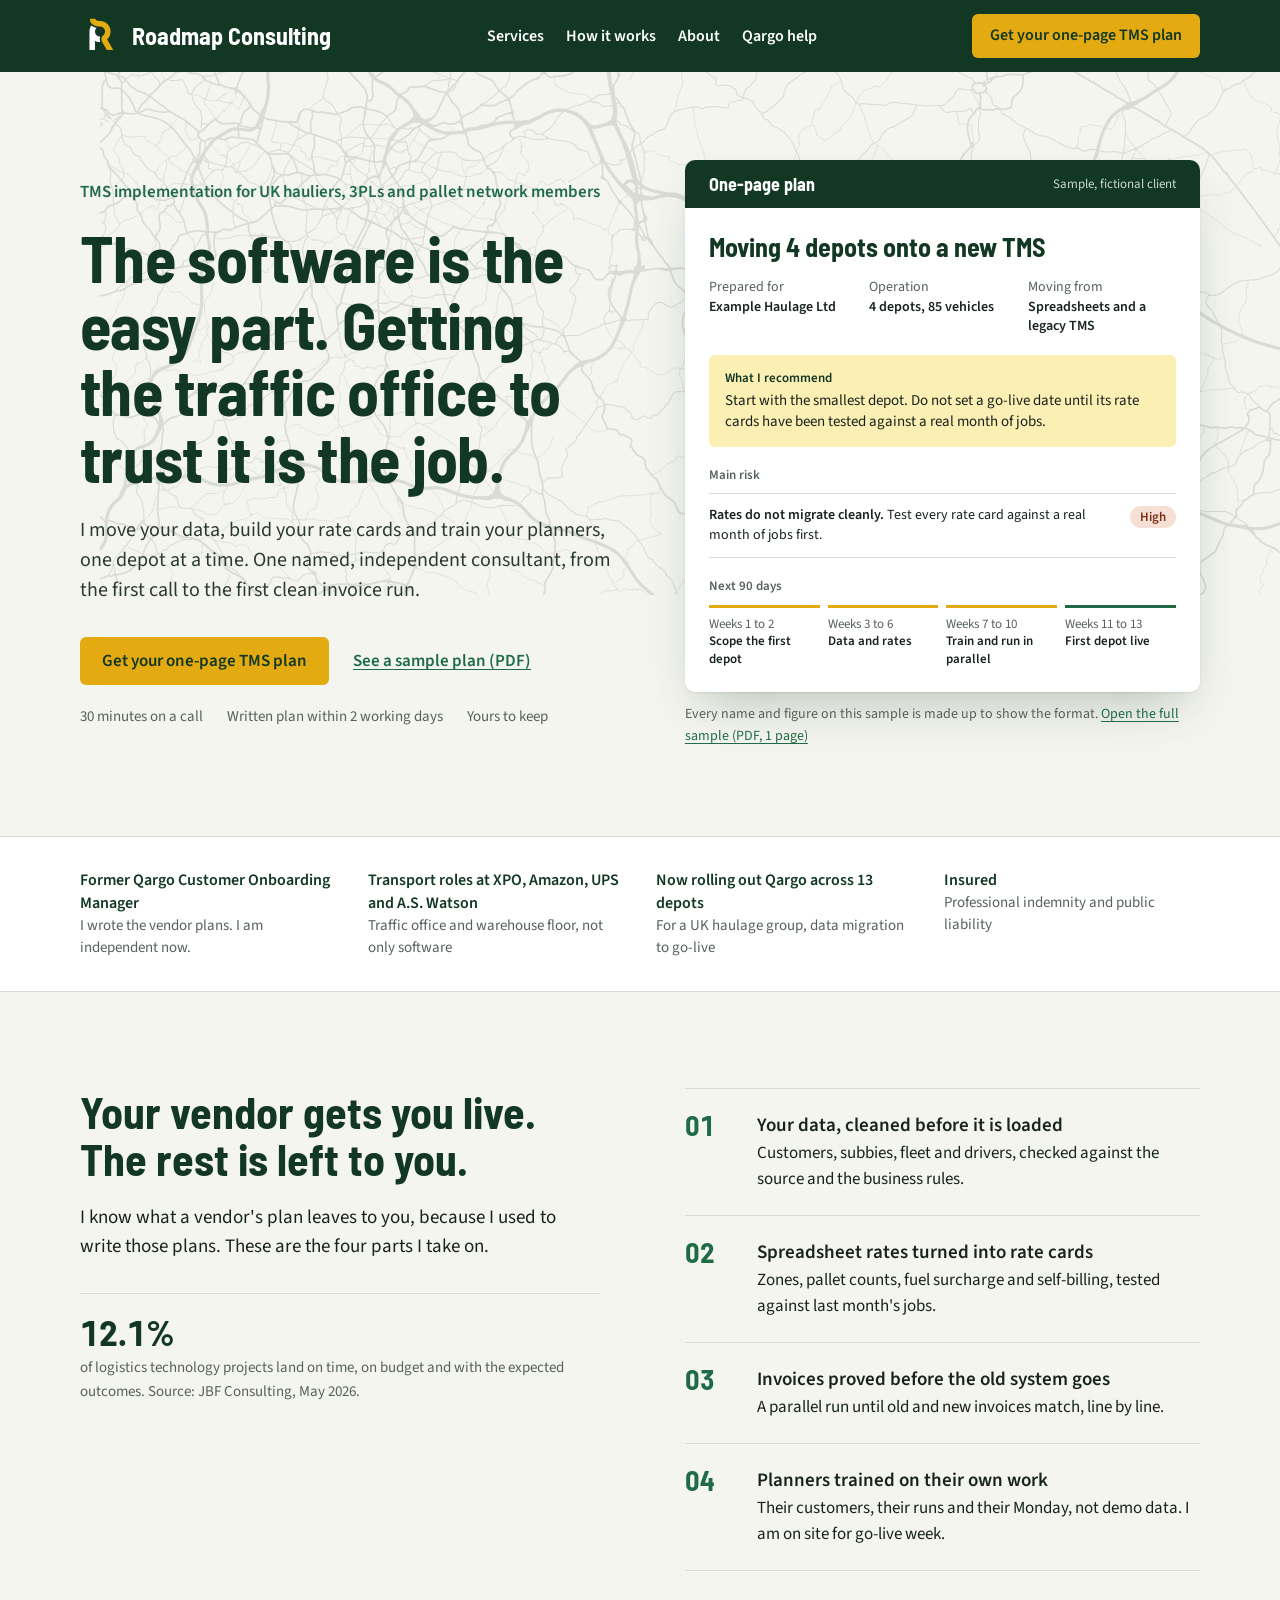
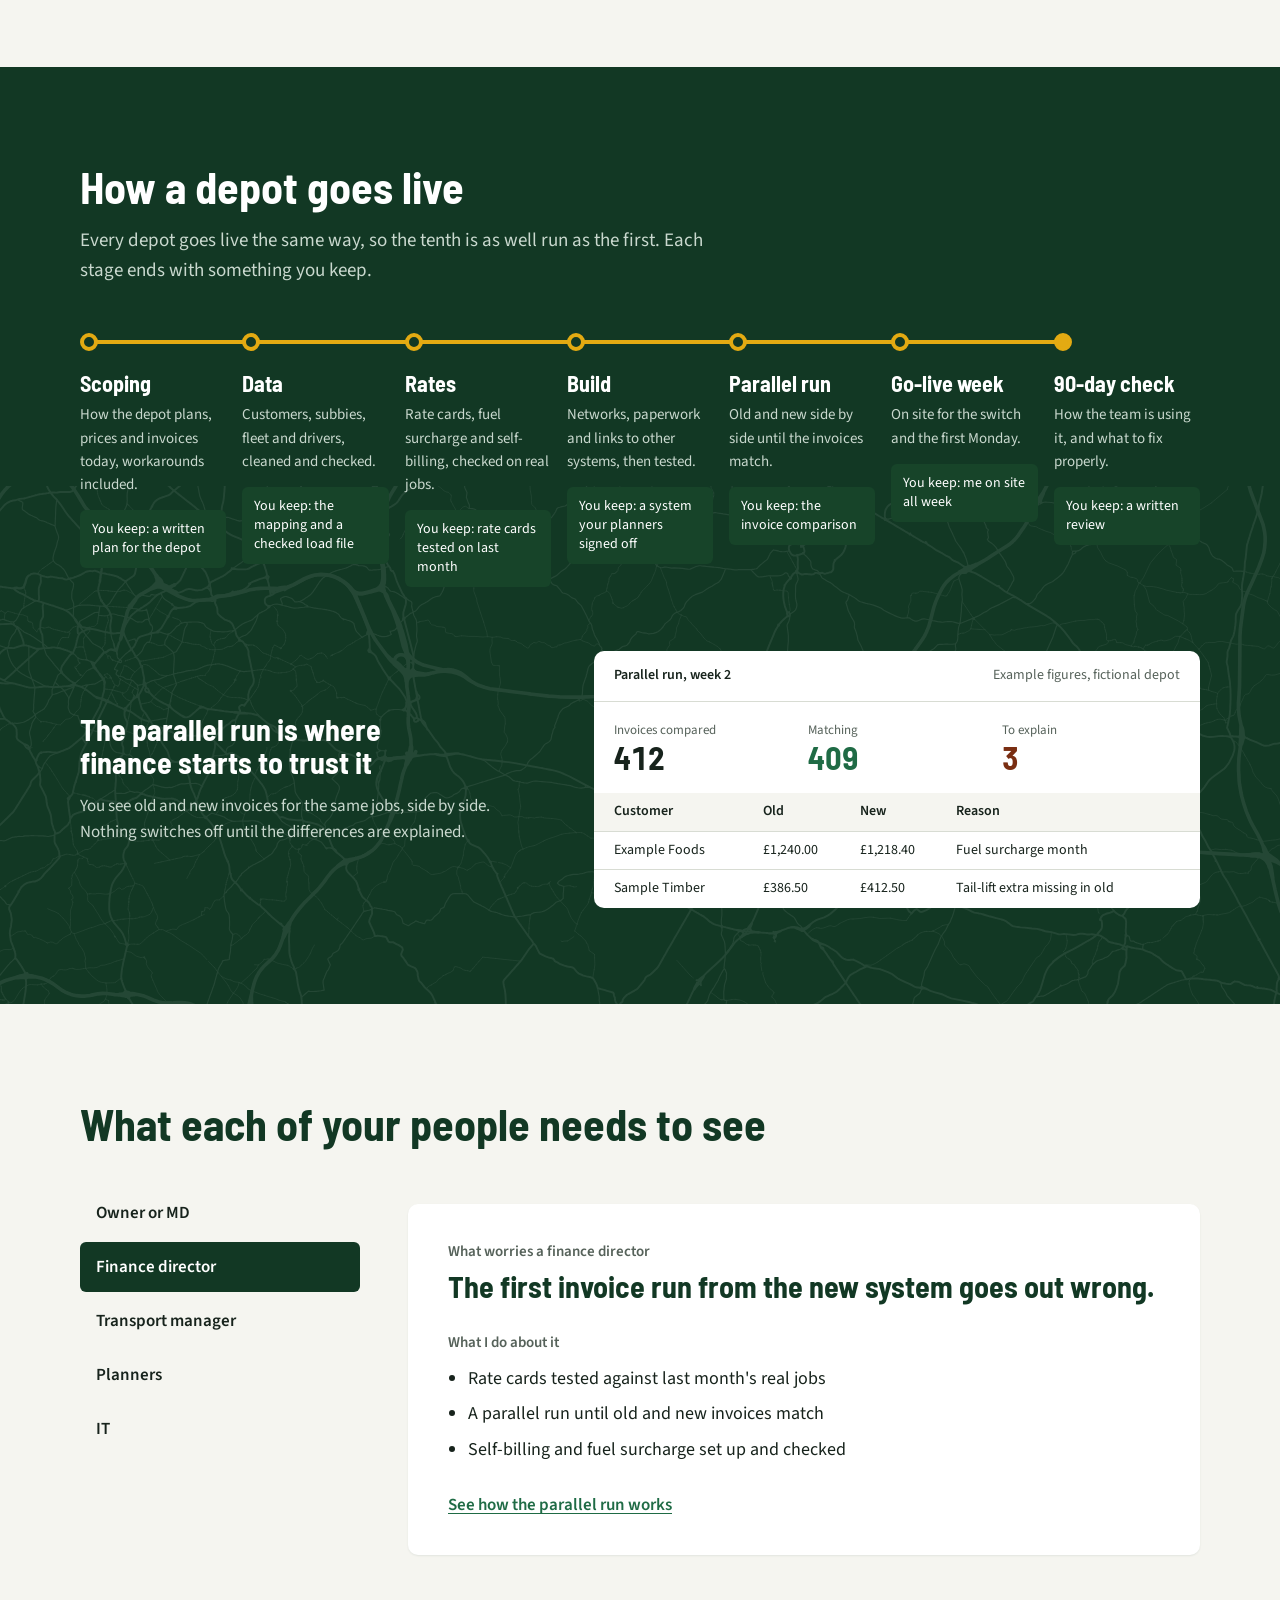
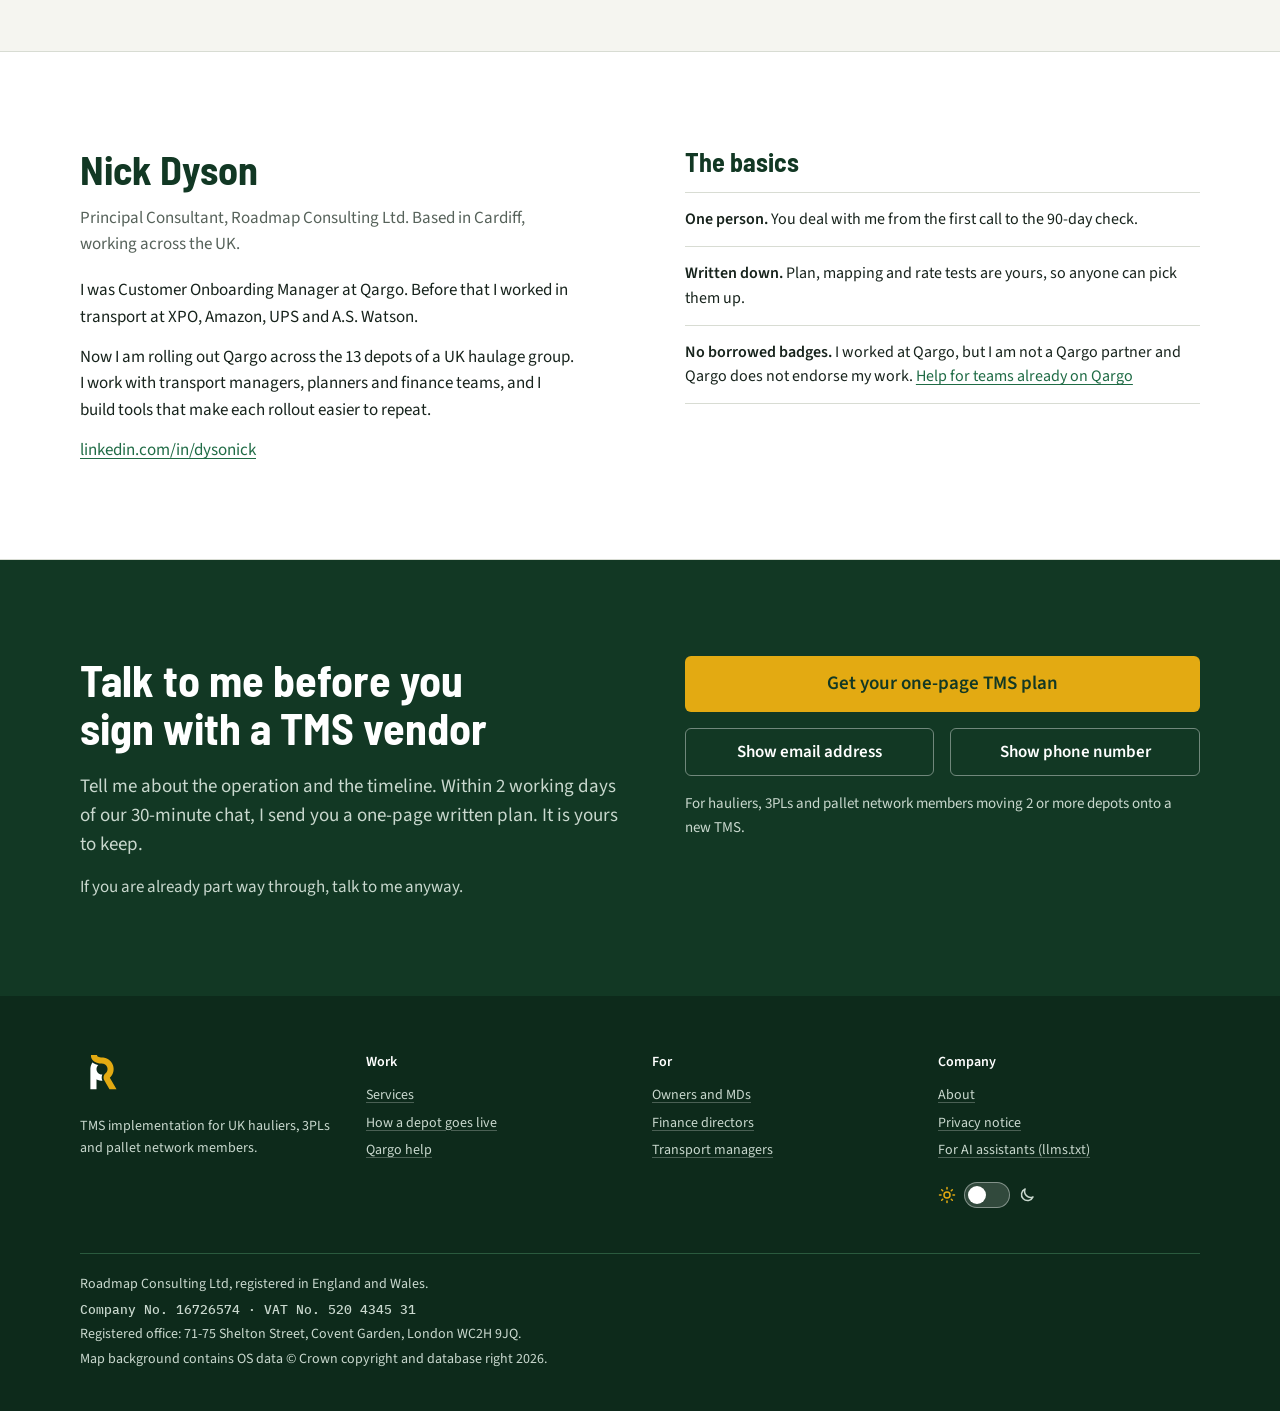
==== commit 27738286: "Home page rebuilt as direction A, fonts self-hosted, llms.txt added Direction A from the drafts canv" ====
--- a/index.html
+++ b/index.html
@@ -2,7 +2,7 @@
 <html lang="en-GB"><head>
 <meta charset="utf-8">
 <meta name="viewport" content="width=device-width,initial-scale=1">
-<title>Roadmap Consulting</title>
+<title>Roadmap Consulting: TMS implementation for UK road freight</title>
 <meta name="description" content="Independent TMS implementation for UK hauliers, 3PLs and pallet network members. A 30-minute chat about your operation, then a one-page written plan you keep.">
 <link rel="icon" type="image/svg+xml" href="[data-uri]">
 <meta name="theme-color" content="#123824">
@@ -18,344 +18,546 @@
 <meta property="og:image:alt" content="Roadmap Consulting logo on Brunswick green with the strapline: TMS implementation for UK road freight">
 <script type="application/ld+json">{"@context": "https://schema.org", "@type": "ProfessionalService", "name": "Roadmap Consulting", "legalName": "Roadmap Consulting Ltd", "url": "https://roadmapconsulting.co.uk/", "description": "Independent transport management system (TMS) implementation for UK hauliers, 3PLs and pallet network members: data migration, rates, training, go-live support and hypercare, with a Qargo speciality.", "areaServed": {"@type": "Country", "name": "United Kingdom"}, "address": {"@type": "PostalAddress", "streetAddress": "71-75 Shelton Street, Covent Garden", "addressLocality": "London", "postalCode": "WC2H 9JQ", "addressCountry": "GB"}, "vatID": "GB520434531", "identifier": {"@type": "PropertyValue", "propertyID": "Companies House company number", "value": "16726574"}, "founder": {"@type": "Person", "name": "Nick Dyson", "jobTitle": "Principal Consultant", "sameAs": ["https://www.linkedin.com/in/dysonick"]}, "sameAs": ["https://www.linkedin.com/in/dysonick", "https://www.linkedin.com/company/roadmap-consulting-ltd", "https://find-and-update.company-information.service.gov.uk/company/16726574"], "contactPoint": {"@type": "ContactPoint", "contactType": "sales", "url": "https://calendar.app.google/QbgweHab81wm1Z1L8", "areaServed": "GB", "availableLanguage": "en-GB"}, "knowsAbout": ["Transport management systems", "TMS implementation", "Qargo", "Road haulage", "Pallet networks", "Data migration", "Rate cards and self-billing", "Go-live planning"], "makesOffer": {"@type": "Offer", "name": "One-page TMS plan", "price": "0", "priceCurrency": "GBP"}}</script>
 <meta name="twitter:card" content="summary_large_image">
-<link rel="preconnect" href="https://fonts.googleapis.com">
-<link rel="preconnect" href="https://fonts.gstatic.com" crossorigin="">
-<link rel="stylesheet" href="https://fonts.googleapis.com/css2?family=Barlow+Semi+Condensed:wght@500;600;700&amp;family=Source+Sans+3:wght@400;600&amp;family=IBM+Plex+Mono:wght@400;500&amp;display=swap">
+<link rel="preload" href="/assets/fonts/barlow-semi-condensed-700-latin.woff2" as="font" type="font/woff2" crossorigin>
+<link rel="preload" href="/assets/fonts/source-sans-3-400-latin.woff2" as="font" type="font/woff2" crossorigin>
+<link rel="stylesheet" href="/assets/fonts/fonts.css">
+<link rel="alternate" type="text/plain" href="/llms.txt" title="Plain-text summary for AI assistants">
 <style>
-/* Paper ground, Brunswick green bars, roundabout R smooth route mark, golden triangle OS map behind the hero */
-:root {
+/* Direction A, built 24 Nov 2026 from the drafts canvas (Main.dc.html). Paper ground, Brunswick green bars, one yellow accent. */
+:root{
   color-scheme:light dark;
-  --bg:#f5f5f0; --surface:#ffffff; --fg:#17231c; --muted:#56625a; --line:#d8dcd3;
-  --accent:#1f6b45; --accent-text:#1f6b45; --accent-fill:#e3aa12; --on-accent:#123824;
-  --accent-soft:#fcefb4; --highlight:#e3aa12; --map-ink:#17231c21;
-  --em-text:#17231c; --em-mark:#e3aa12;
-  /* Green bars: header, contact band and footer */
-  --g-bg:#123824; --g-surface:#174429; --g-fg:#ffffff; --g-muted:#c9d8ce; --g-line:#2a5a3e; --g-accent:#e3aa12;
-  --mark-fg:#ffffff; --mark-accent:#e3aa12; --mark-tile:transparent;
+  --bg:#f5f5f0; --surface:#ffffff; --fg:#17231c; --fg-2:#2b3a31; --muted:#56625a; --line:#d8dcd3;
+  --head:#123824; --accent:#1f6b45; --accent-hover:#123824;
+  --yellow:#e3aa12; --yellow-hover:#f0b928; --on-yellow:#123824;
+  --g-bg:#123824; --g-surface:#174429; --g-fg:#ffffff; --g-muted:#c9d8ce; --g-line:#2a5a3e; --g-accent:#e3aa12; --foot:#0d2a1b;
+  --map-ink:#17231c1f; --tab-on:#123824;
+  --shadow:0 1px 2px #12382414, 0 24px 48px -16px #12382447;
   --display:"Barlow Semi Condensed","Arial Narrow",Arial,sans-serif;
   --body:"Source Sans 3","Segoe UI",Arial,sans-serif;
   --mono:"IBM Plex Mono",Consolas,"Courier New",monospace;
-  --map:url("[data-uri]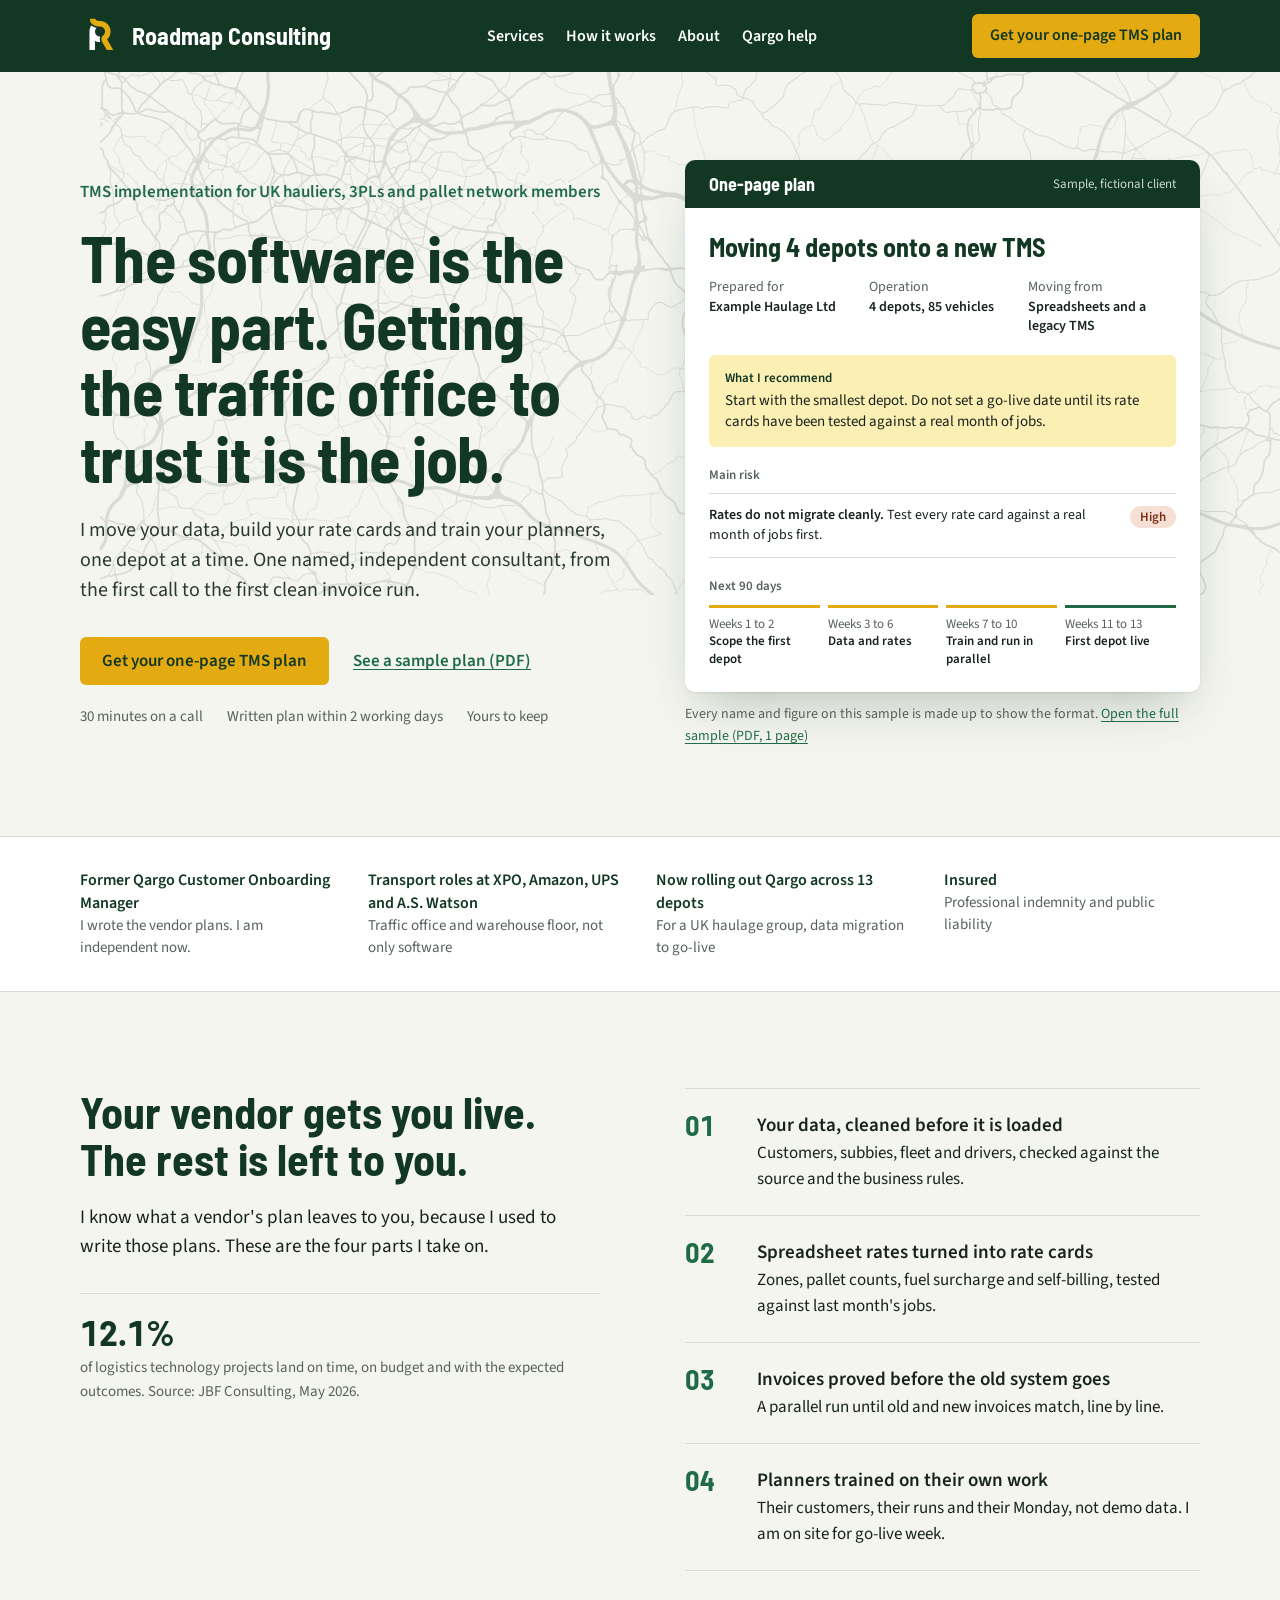
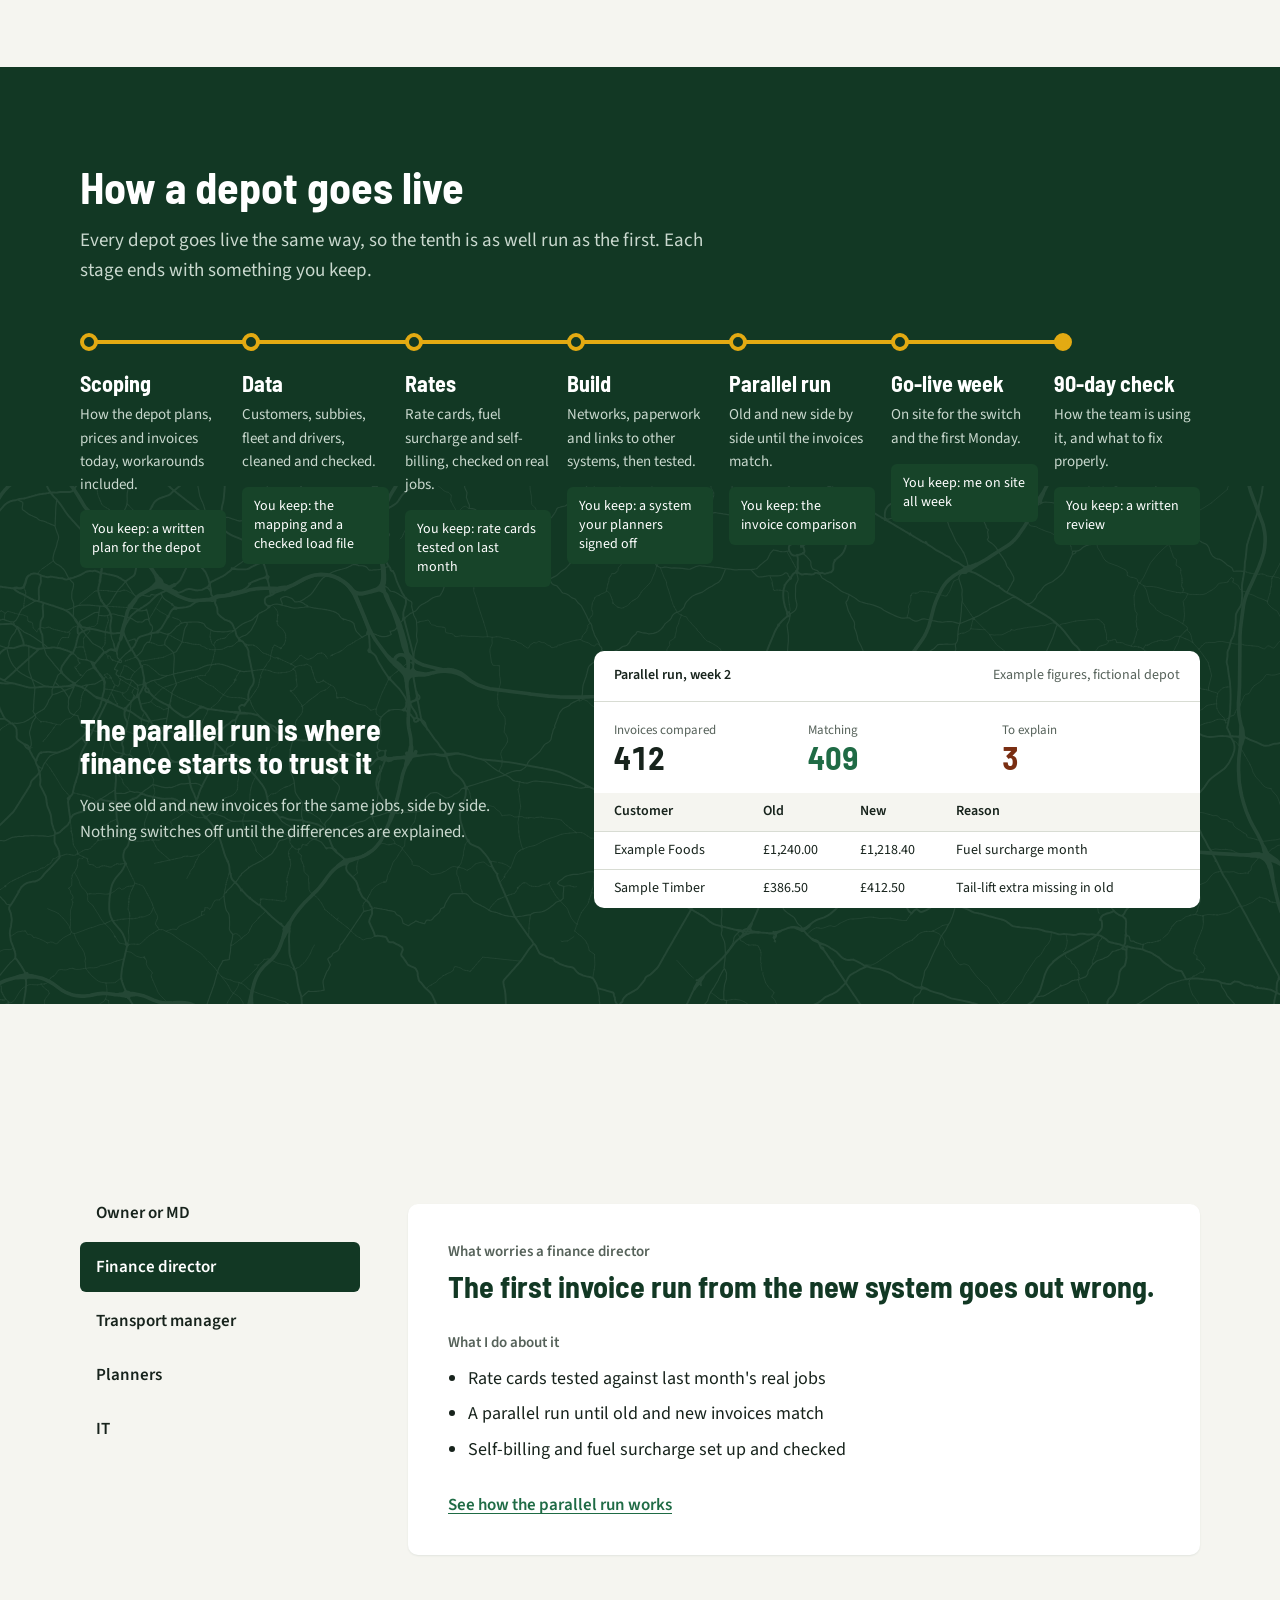
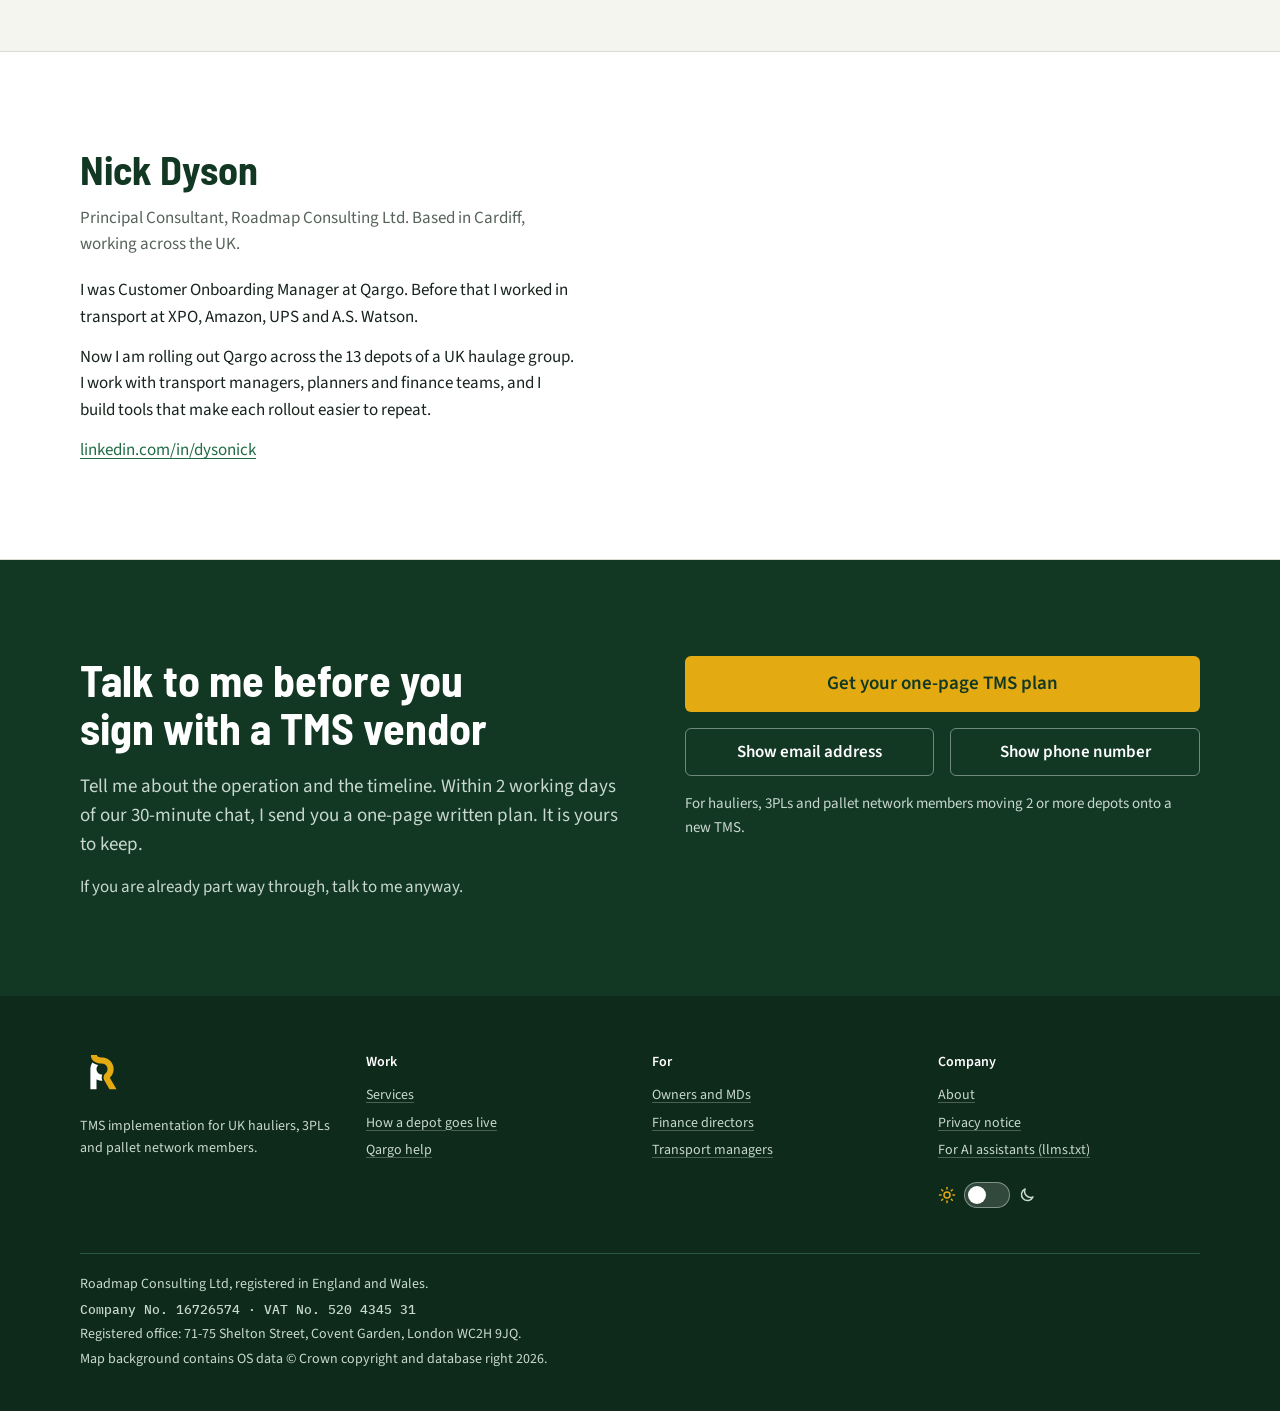
==== commit ae7da34d: "Contact band: revealed email stays on one line The email and phone buttons sat in two fixed half-wid" ====
--- a/index.html
+++ b/index.html
@@ -244,12 +244,13 @@
 .contact :focus-visible{ outline-color:var(--g-accent); }
 .reach{ display:flex; flex-direction:column; gap:16px; }
 .reach .btn-y{ min-height:56px; font-size:19px; }
-.reveals{ display:grid; grid-template-columns:repeat(2,minmax(0,1fr)); gap:16px; }
+.reveals{ display:flex; flex-wrap:wrap; gap:16px; }
+.reveals > *{ flex:1 1 13rem; }
 .reveal, .reveals .value{ display:flex; align-items:center; justify-content:center; min-height:48px; padding:0 12px; border:1px solid #ffffff66; border-radius:6px; background:transparent; color:var(--g-fg); font:600 17px/1.2 var(--body); text-align:center; cursor:pointer; overflow-wrap:anywhere; }
 .reveal:hover{ border-color:var(--g-accent); }
-.reveals .value{ text-decoration:underline; text-decoration-color:var(--g-accent); cursor:auto; }
+.reveals .value{ text-decoration:underline; text-decoration-color:var(--g-accent); cursor:auto; white-space:nowrap; overflow-wrap:normal; }
 .reach .who{ font-size:15px; }
-@media (max-width:480px){ .reveals{ grid-template-columns:minmax(0,1fr); } }
+@media (max-width:340px){ .reveals .value{ white-space:normal; overflow-wrap:anywhere; } }
 
 /* Footer */
 footer{ background:var(--foot); color:var(--g-muted); padding:56px 0 40px; font-size:14px; }
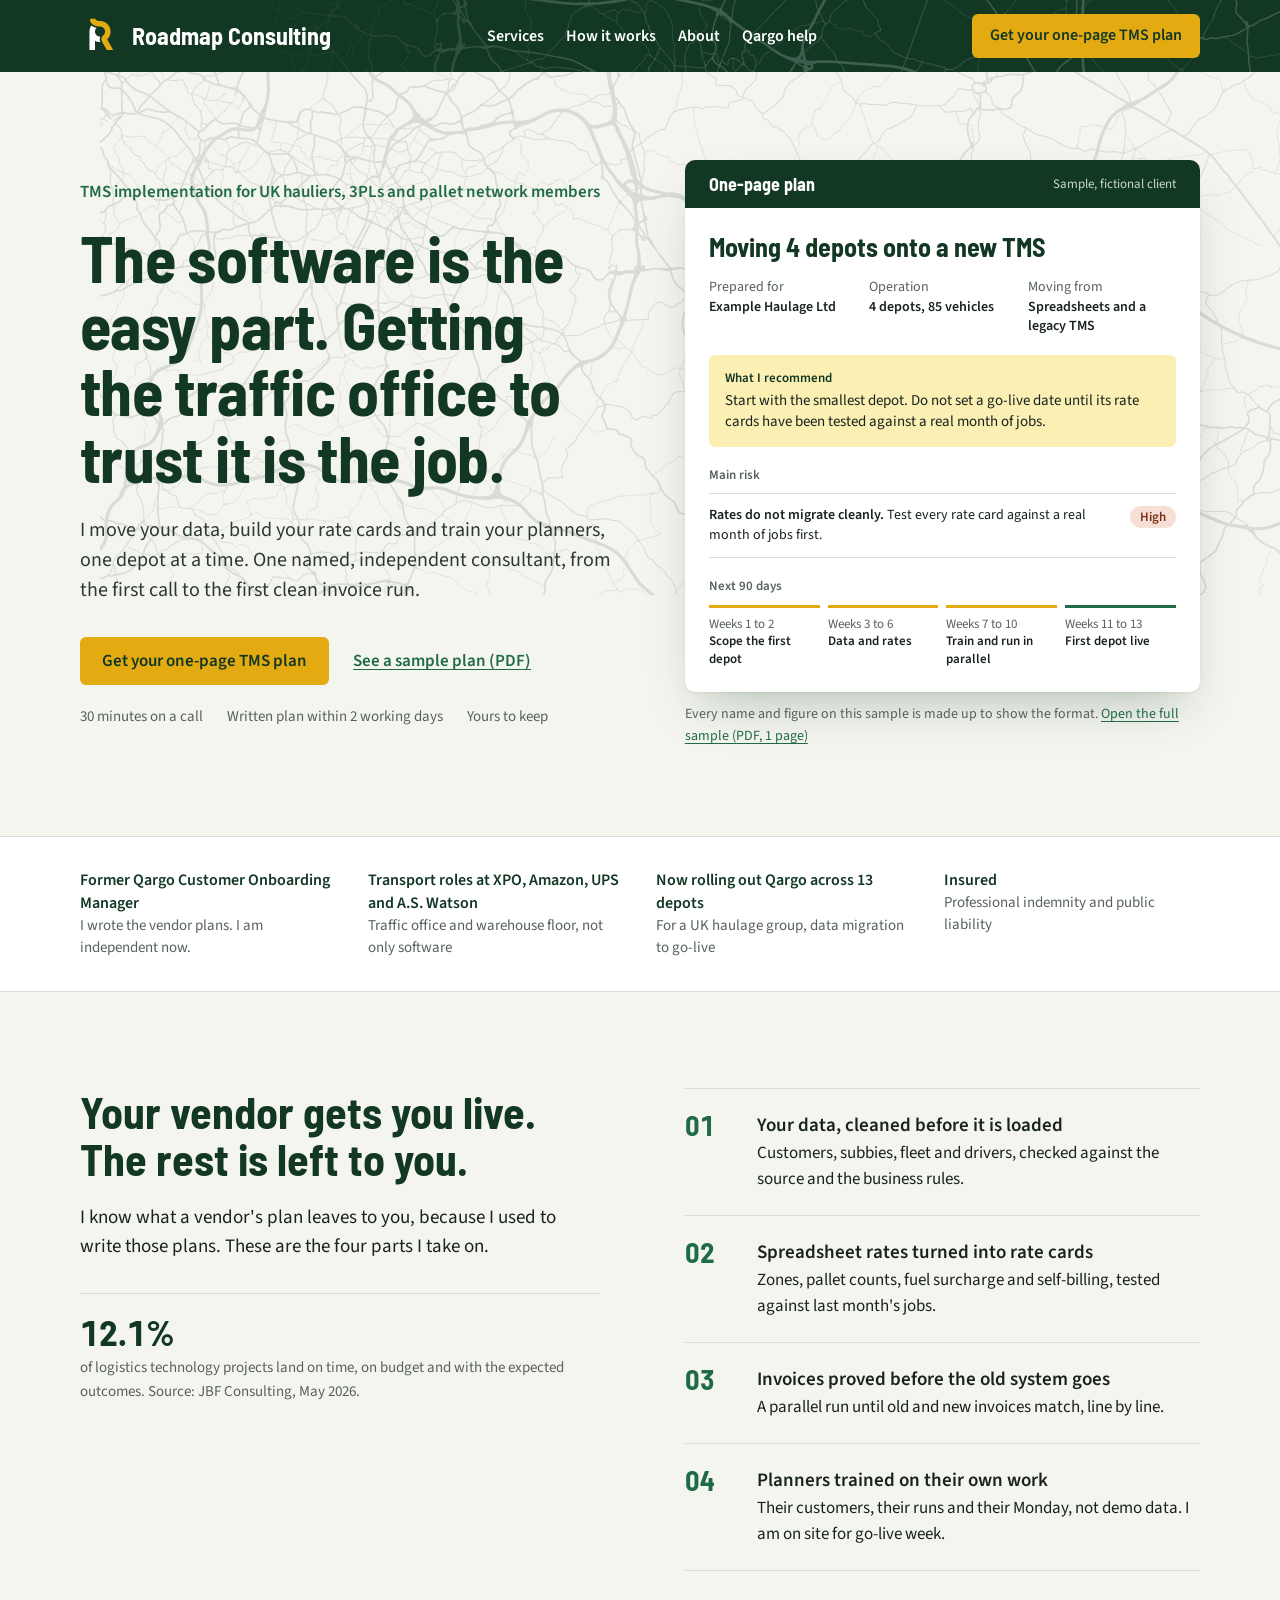
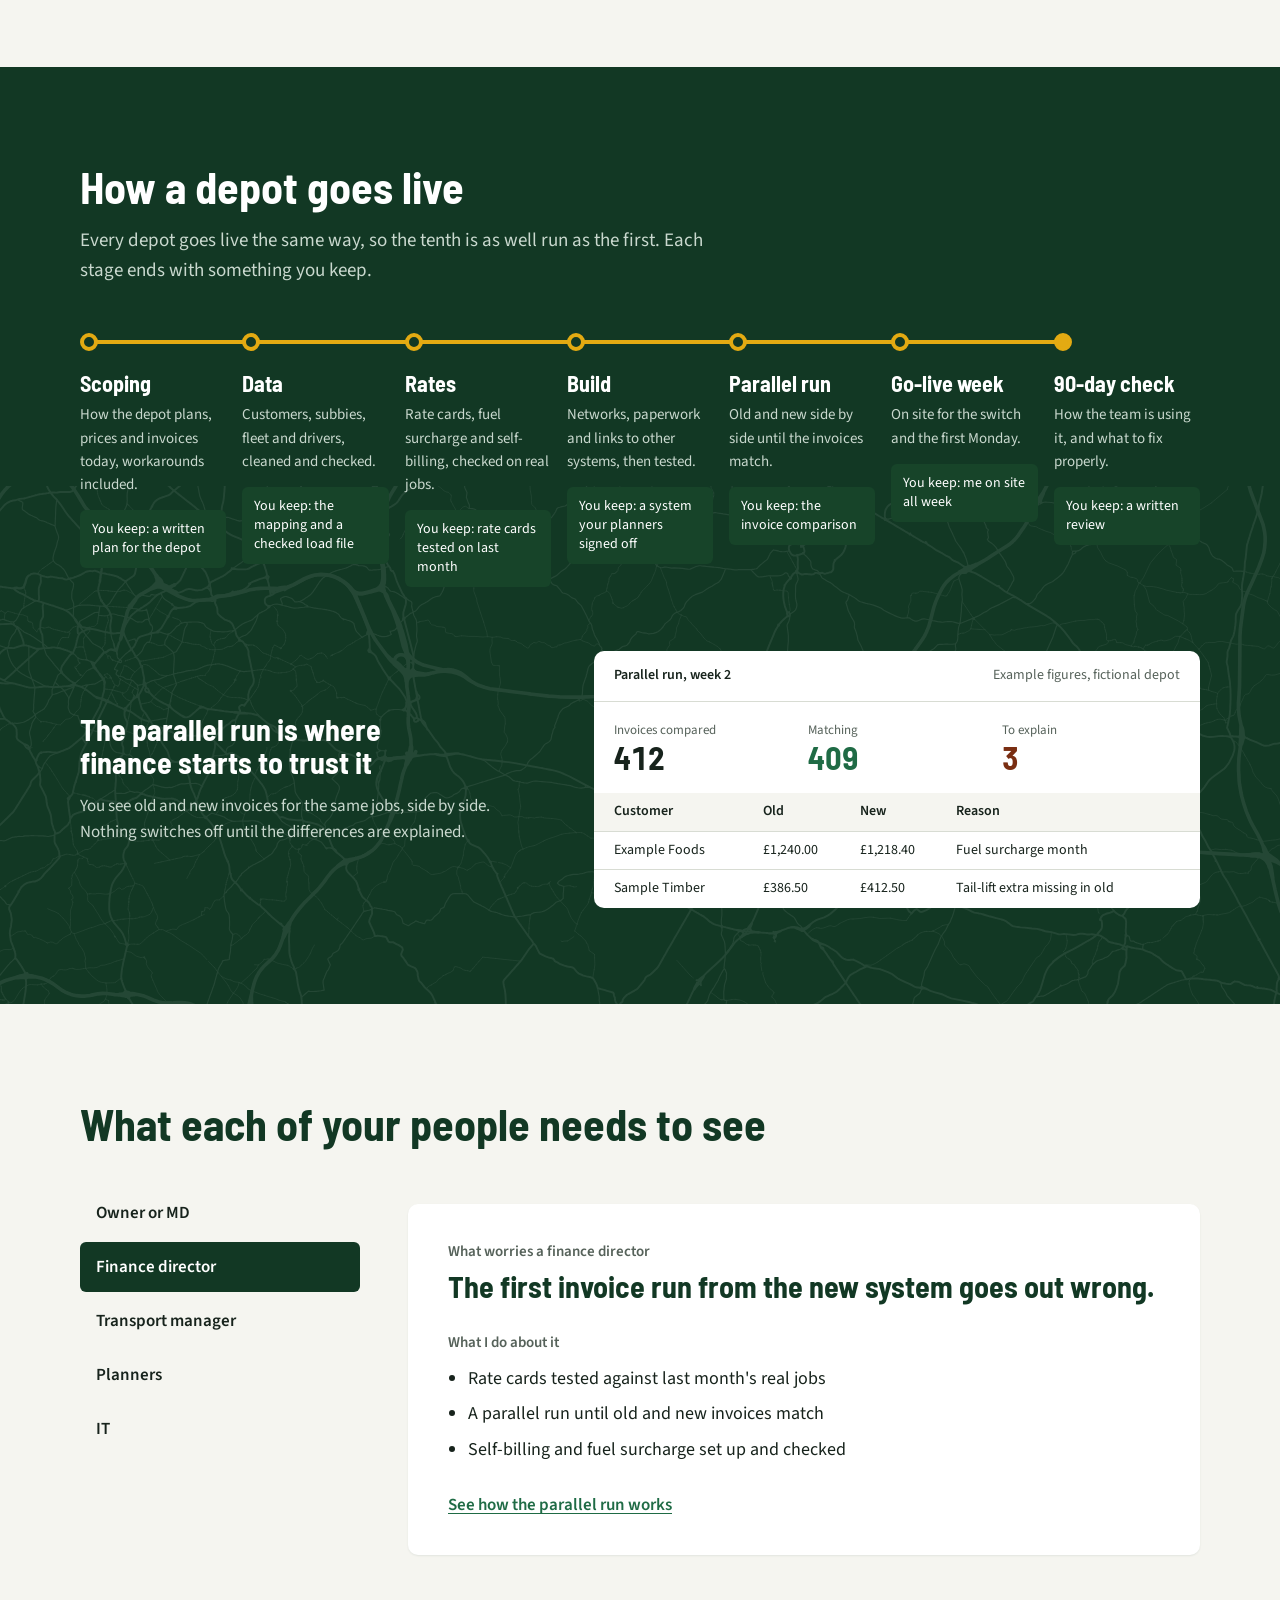
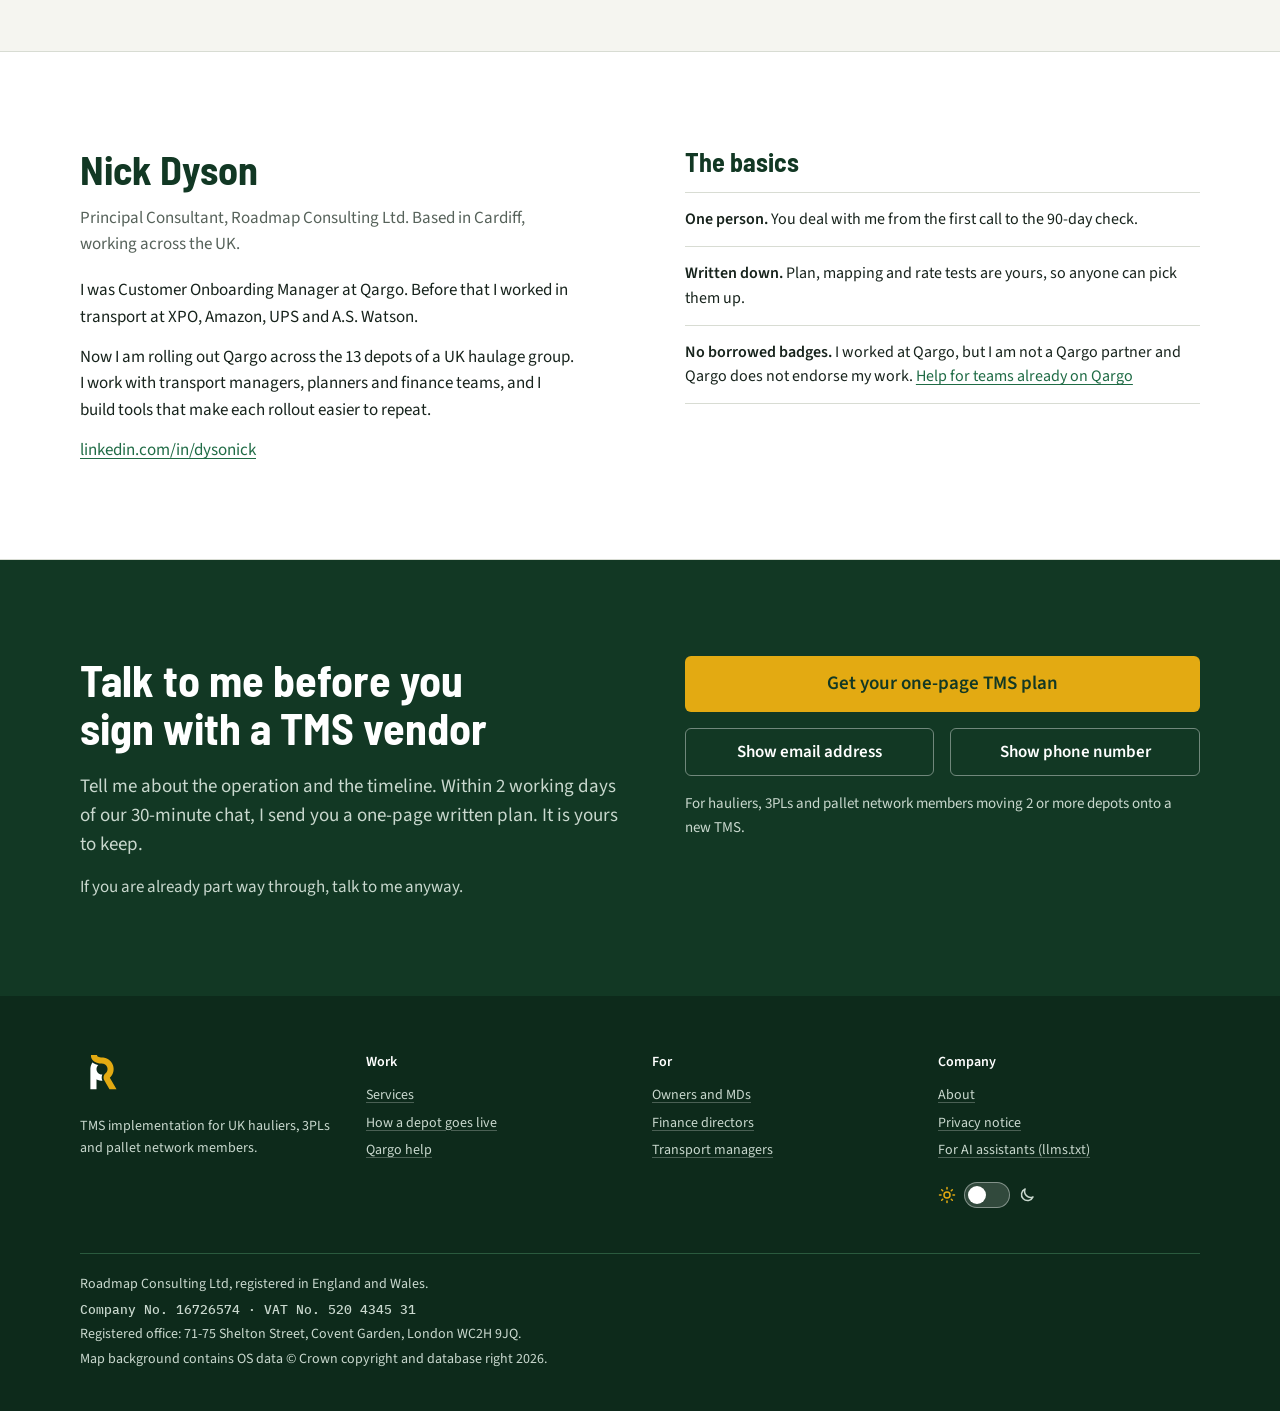
==== commit b691b135: "Header: road texture back behind the header, as on the old home page and /qargo/ Dropped by mistake " ====
--- a/index.html
+++ b/index.html
@@ -68,7 +68,14 @@
 
 /* Header */
 .site{ background:var(--g-bg); color:var(--g-fg); position:sticky; top:0; z-index:50; }
-.site .bar{ display:flex; align-items:center; justify-content:space-between; gap:24px; height:72px; }
+.site .bar{ display:flex; align-items:center; justify-content:space-between; gap:24px; height:72px; position:relative; }
+/* Road texture behind the header, faded in from behind the logo (as on the old home page and /qargo/) */
+.head-map{ position:absolute; inset:0; overflow:hidden; pointer-events:none; }
+.head-map::before{ content:""; position:absolute; inset:0; background:#ffffff30;
+  --fade:linear-gradient(90deg, transparent 0%, transparent 18%, #000 46%);
+  -webkit-mask-image:url("/assets/os-map.svg"), var(--fade); -webkit-mask-size:cover, 100% 100%; -webkit-mask-position:center 38%, 0 0; -webkit-mask-repeat:no-repeat; -webkit-mask-composite:source-in;
+  mask-image:url("/assets/os-map.svg"), var(--fade); mask-size:cover, 100% 100%; mask-position:center 38%, 0 0; mask-repeat:no-repeat; mask-composite:intersect; }
+@media (max-width:700px){ .head-map::before{ --fade:linear-gradient(90deg, transparent 0%, transparent 30%, #000 75%); } }
 .lockup{ display:flex; align-items:center; gap:12px; color:var(--g-fg); text-decoration:none; font:700 24px/1 var(--display); white-space:nowrap; }
 .lockup:hover{ color:var(--g-fg); }
 .lockup svg{ width:40px; height:40px; flex:none; }
@@ -306,6 +313,7 @@
 <a class="skip" href="#main">Skip to content</a>
 
 <header class="site">
+  <div class="head-map" aria-hidden="true"></div>
   <div class="wrap bar">
     <a class="lockup" href="#top" aria-label="Roadmap Consulting, home">
       <svg class="mk" viewBox="-4 -4 72 72" aria-hidden="true"><path class="mw" d="M16.437532424926758 13.102725982666016 16.451662063598633 13.11428451538086Q16.571985244750977 13.212703704833984 16.6960391998291 13.306377410888672L16.999923706054688 13.535835266113281Q17.118545532226562 13.625404357910156 17.24040985107422 13.710505485534668L17.55898094177246 13.932968139648438Q17.675695419311523 14.014471054077148 17.795236587524414 14.09177017211914L18.128067016601562 14.306991577148438Q18.242799758911133 14.381181716918945 18.35999870300293 14.451412200927734L18.706663131713867 14.659144401550293Q18.819358825683594 14.726675033569336 18.9342098236084 14.790468215942383L19.294279098510742 14.99046516418457Q19.40497589111328 15.051952362060547 19.51756477355957 15.109903335571289L19.890613555908203 15.301921844482422Q19.999372482299805 15.357902526855469 20.10979461669922 15.41053295135498L20.495397567749023 15.594324111938477Q20.602294921875 15.645275115966797 20.71065330505371 15.693038940429688L21.108381271362305 15.868358612060547Q21.213552474975586 15.914718627929688 21.320011138916016 15.958037376403809L21.729442596435547 16.124637603759766Q21.832977294921875 16.166765213012695 21.937646865844727 16.20598602294922L22.358348846435547 16.36362075805664Q22.460399627685547 16.40185546875 22.563451766967773 16.437301635742188L22.9950008392334 16.585723876953125Q23.0957088470459 16.620361328125 23.197301864624023 16.652305603027344L23.639272689819336 16.791271209716797Q23.738752365112305 16.82254981994629 23.839012145996094 16.851224899291992L24.290977478027344 16.98048973083496Q24.389387130737305 17.008634567260742 24.48848533630371 17.03425407409668L24.950016021728516 17.153568267822266Q25.047489166259766 17.178768157958984 25.145565032958984 17.20150375366211L25.61623764038086 17.310625076293945Q25.712900161743164 17.33303451538086 25.810089111328125 17.35304069519043L25.91168212890625 17.373952865600586L25.73912239074707 17.535572052001953L25.526443481445312 17.74856185913086L25.32099151611328 17.96855926513672L25.12300682067871 18.195314407348633L24.932697296142578 18.428586959838867L24.750320434570312 18.668062210083008L24.57601547241211 18.91356086730957L24.410076141357422 19.16466522216797L24.25261688232422 19.421194076538086L24.10378646850586 19.682918548583984L23.963804244995117 19.949447631835938L23.83283233642578 20.220478057861328L23.710994720458984 20.495746612548828L23.598434448242188 20.774925231933594L23.495262145996094 21.057748794555664L23.401615142822266 21.34383773803711L23.317598342895508 21.63286781311035L23.24327278137207 21.92464256286621L23.178762435913086 22.218656539916992L23.124116897583008 22.514698028564453L23.079408645629883 22.81237030029297L23.044679641723633 23.111373901367188L23.019968032836914 23.411418914794922L23.005306243896484 23.712081909179688L23.000709533691406 24.013072967529297L23.006181716918945 24.314096450805664L23.021713256835938 24.614643096923828L23.04730224609375 24.914653778076172L23.082902908325195 25.213577270507812L23.128477096557617 25.511119842529297L23.18398094177246 25.80699348449707L23.249338150024414 26.100788116455078L23.32452392578125 26.39238929748535L23.409379959106445 26.681171417236328L23.503860473632812 26.96699333190918L23.60784149169922 27.24947738647461L23.721223831176758 27.528356552124023L23.8438720703125 27.803287506103516L23.97560691833496 28.073884963989258L24.11638832092285 28.340055465698242L24.26593780517578 28.601272583007812L24.424137115478516 28.857336044311523L24.590856552124023 29.108034133911133L24.765859603881836 29.353002548217773L24.94892692565918 29.59193992614746L25.139896392822266 29.82463836669922L25.338552474975586 30.05082893371582L25.544649124145508 30.270235061645508L25.75797462463379 30.482633590698242L25.978282928466797 30.687772750854492L26.205341339111328 30.88544273376465L26.438884735107422 31.075407028198242L26.678665161132812 31.257465362548828L26.924306869506836 31.43133544921875L27.175762176513672 31.596982955932617L27.432476043701172 31.75404167175293L27.694412231445312 31.90248680114746L27.961145401000977 32.04207992553711L28.232391357421875 32.172672271728516L28.50775718688965 32.29407501220703L28.78719711303711 32.40626525878906L29.070110321044922 32.509002685546875L29.356342315673828 32.602237701416016L29.645565032958984 32.68585205078125L29.93729019165039 32.75971603393555L30.231531143188477 32.823829650878906L30.527544021606445 32.878021240234375L30.82544708251953 32.922325134277344L31.12436294555664 32.956600189208984L31.424467086791992 32.98087692260742L31.72517967224121 32.99510192871094L32.02623748779297 32.99925994873047L32.327064514160156 32.99335479736328L32.53983688354492 32.98204803466797Q32.52953338623047 33.0055046081543 32.51935577392578 33.02907180786133L32.46458435058594 33.15593338012695Q32.40798568725586 33.287025451660156 32.356101989746094 33.42005157470703L32.306068420410156 33.548336029052734Q32.25411605834961 33.681541442871094 32.20695877075195 33.8165168762207L32.16167068481445 33.946136474609375Q32.11437225341797 34.081504821777344 32.071956634521484 34.21848678588867L32.031436920166016 34.349342346191406Q31.988967895507812 34.48649597167969 31.951446533203125 34.625083923339844L31.91571044921875 34.757080078125Q31.878129959106445 34.8958854675293 31.845561981201172 35.035953521728516L31.81462860107422 35.16899490356445Q31.782079696655273 35.308982849121094 31.754581451416016 35.45005416870117L31.72846221923828 35.584041595458984Q31.700918197631836 35.7253303527832 31.678476333618164 35.867523193359375L31.657194137573242 36.00236511230469Q31.634784698486328 36.14435577392578 31.617488861083984 36.28705596923828L31.601055145263672 36.42265319824219Q31.583765029907227 36.56532287597656 31.571609497070312 36.708526611328125L31.560043334960938 36.844783782958984Q31.547895431518555 36.98788833618164 31.540891647338867 37.1313362121582L31.534212112426758 37.268157958984375Q31.527217864990234 37.41144943237305 31.52536392211914 37.55489730834961L31.523590087890625 37.69218826293945Q31.521743774414062 37.83507537841797 31.525001525878906 37.977935791015625L31.528141021728516 38.1156005859375Q31.53139877319336 38.25839614868164 31.539751052856445 38.40098571777344L31.547828674316406 38.53892517089844Q31.556148529052734 38.680946350097656 31.56951141357422 38.82257843017578L31.582542419433594 38.960697174072266Q31.595853805541992 39.10179138183594 31.614154815673828 39.24232864379883L31.632152557373047 39.38053512573242Q31.650407791137695 39.520729064941406 31.673606872558594 39.660186767578125L31.69659423828125 39.798377990722656Q31.719684600830078 39.93717575073242 31.747638702392578 40.075077056884766L31.775630950927734 40.21316146850586Q31.80342674255371 40.35028076171875 31.83599853515625 40.4863395690918L31.869007110595703 40.62421798706055Q31.901466369628906 40.759803771972656 31.938631057739258 40.89417266845703L31.976682662963867 41.03175354003906Q32.013572692871094 41.165138244628906 32.055057525634766 41.29717254638672L32.09815979003906 41.434356689453125Q32.13942337036133 41.56568908691406 32.1851806640625 41.69552230834961L32.23335647583008 41.832218170166016Q32.278785705566406 41.96112060546875 32.328590393066406 42.08839797973633L32.38185119628906 42.22450256347656Q32.43134689331055 42.350975036621094 32.485103607177734 42.4756965637207L32.54347229003906 42.61111831665039Q32.59681701660156 42.73488998413086 32.654300689697266 42.85679244995117L32.715457916259766 42.986480712890625Q32.66135787963867 42.98871612548828 32.60709762573242 42.98978042602539L32.13888168334961 42.99897384643555Q32.05527114868164 43.00061798095703 31.971651077270508 42.99946212768555L31.503385543823242 42.99299240112305Q31.41974639892578 42.99183654785156 31.33619499206543 42.987884521484375L30.868410110473633 42.965755462646484Q30.784887313842773 42.9618034362793 30.7015438079834 42.95506286621094L30.234760284423828 42.91730499267578Q30.15137481689453 42.910560607910156 30.068262100219727 42.90102767944336L29.603004455566406 42.84767532348633Q29.519899368286133 42.8381462097168 29.43716049194336 42.82583999633789L28.97394561767578 42.7569580078125Q28.8912410736084 42.74465560913086 28.808992385864258 42.72959899902344L28.34834098815918 42.645263671875Q28.266040802001953 42.63019561767578 28.184289932250977 42.61238479614258L27.726716995239258 42.5126838684082Q27.645021438598633 42.49488067626953 27.56396484375 42.47435760498047L27.109981536865234 42.359413146972656Q27.028892517089844 42.33888244628906 26.94853401184082 42.315650939941406L26.49864959716797 42.185585021972656Q26.41830825805664 42.162357330322266 26.338788986206055 42.13645553588867L25.893505096435547 41.991416931152344Q25.813976287841797 41.96551513671875 25.7353572845459 41.93696212768555L25.295175552368164 41.7771110534668Q25.216577529907227 41.74856948852539 25.13897705078125 41.71741485595703L24.704387664794922 41.54293441772461Q24.626750946044922 41.51176452636719 24.55019760131836 41.47801208496094L24.121688842773438 41.28908920288086Q24.0451602935791 41.25535202026367 23.969804763793945 41.21907043457031L23.547853469848633 41.01592254638672Q23.47249412536621 40.97964096069336 23.398391723632812 40.940860748291016L23.0 40.732364654541016V57.0H13.0V24.0H13.000057220458984Q13.000171661376953 23.97197914123535 13.000598907470703 23.94401741027832L13.0077486038208 23.47576332092285Q13.009025573730469 23.39212417602539 13.013100624084473 23.30857276916504L13.035910606384277 22.8408203125Q13.039983749389648 22.75729751586914 13.04684829711914 22.6739559173584L13.085286140441895 22.20722770690918Q13.092151641845703 22.12386131286621 13.101802825927734 22.040771484375L13.155832290649414 21.57558822631836Q13.165481567382812 21.492511749267578 13.177902221679688 21.40980339050293L13.247461318969727 20.94668960571289Q13.259883880615234 20.86397361755371 13.275068283081055 20.78171730041504L13.360076904296875 20.321189880371094Q13.37525749206543 20.238948822021484 13.393180847167969 20.15726089477539L13.49354362487793 19.699832916259766Q13.511466979980469 19.618144989013672 13.532110214233398 19.53710174560547L13.647714614868164 19.08328628540039Q13.668365478515625 19.00222396850586 13.691715240478516 18.921897888183594L13.82243537902832 18.472204208374023Q13.84577751159668 18.39190101623535 13.871793746948242 18.312423706054688L14.017478942871094 17.867353439331055Q14.043500900268555 17.78785514831543 14.072168350219727 17.709270477294922L14.232660293579102 17.26932144165039Q14.261322021484375 17.190753936767578 14.292593955993652 17.113189697265625L14.4677095413208 16.67885398864746Q14.498985290527344 16.601282119750977 14.5328369140625 16.524799346923828L14.722381591796875 16.0965633392334Q14.756232261657715 16.020084381103516 14.792622566223145 15.944781303405762L14.996382713317871 15.523125648498535Q15.03277587890625 15.44781494140625 15.071667671203613 15.373763084411621L15.289417266845703 14.95915699005127Q15.328304290771484 14.885116577148438 15.369644165039062 14.812417030334473L15.601137161254883 14.405326843261719Q15.642486572265625 14.33261489868164 15.686244010925293 14.26132583618164L15.931225776672363 13.862205505371094Q15.9749755859375 13.790929794311523 16.02108383178711 13.72115707397461L16.27927589416504 13.330453872680664Q16.325389862060547 13.260673522949219 16.373809814453125 13.192474365234375Z"></path><path class="my" d="M44.22683334350586 57.0 35.725425720214844 42.27436447143555 35.65163803100586 42.141571044921875Q35.61137390136719 42.06910705566406 35.57353210449219 41.99534606933594L35.504905700683594 41.86157989501953Q35.46681594848633 41.78733825683594 35.43122482299805 41.71186447143555L35.367733001708984 41.57722473144531Q35.33180618286133 41.501033782958984 35.2984619140625 41.42367935180664L35.24009323120117 41.28825759887695Q35.20649719238281 41.210304260253906 35.17556381225586 41.13125991821289L35.1223030090332 40.995155334472656Q35.0911750793457 40.91560745239258 35.062782287597656 40.835044860839844L35.01460647583008 40.69834899902344Q34.98600769042969 40.61720275878906 34.9602165222168 40.535118103027344L34.9171142578125 40.39793395996094Q34.89118957519531 40.31541442871094 34.86812973022461 40.23204803466797L34.830078125 40.09446716308594Q34.80685043334961 40.0104866027832 34.786563873291016 39.92574691772461L34.75355529785156 39.78786849975586Q34.73319625854492 39.70282745361328 34.715824127197266 39.617130279541016L34.68783187866211 39.47904586791992Q34.67036056518555 39.392860412597656 34.65592956542969 39.30611038208008L34.63294219970703 39.16791915893555Q34.61844253540039 39.08075714111328 34.607032775878906 38.99313735961914L34.58903503417969 38.85493087768555Q34.577598571777344 38.767093658447266 34.569278717041016 38.67890930175781L34.55624771118164 38.54079055786133Q34.54789733886719 38.4522705078125 34.54269790649414 38.36350631713867L34.53461837768555 38.22556686401367Q34.529396057128906 38.136451721191406 34.52736282348633 38.047203063964844L34.52422332763672 37.90953826904297Q34.522186279296875 37.820247650146484 34.523338317871094 37.7309455871582L34.52511215209961 37.59365463256836Q34.52627182006836 37.503997802734375 34.530643463134766 37.41444396972656L34.537322998046875 37.27762222290039Q34.54170227050781 37.187965393066406 34.549293518066406 37.0985221862793L34.56085968017578 36.96226501464844Q34.568458557128906 36.872764587402344 34.579261779785156 36.78359603881836L34.59569549560547 36.64799880981445Q34.60650634765625 36.55881118774414 34.620513916015625 36.470069885253906L34.64179229736328 36.335227966308594Q34.65582275390625 36.24635696411133 34.67303466796875 36.158050537109375L34.699153900146484 36.02406311035156Q34.71634292602539 35.93589401245117 34.73668670654297 35.8484001159668L34.767616271972656 35.71535873413086Q34.78797149658203 35.6278190612793 34.811458587646484 35.54106140136719L34.84719467163086 35.40906524658203Q34.87064743041992 35.32244873046875 34.89719009399414 35.23672866821289L34.93770980834961 35.105873107910156Q34.96421813964844 35.020259857177734 34.99378204345703 34.93565368652344L35.03907012939453 34.806034088134766Q35.06854248046875 34.721675872802734 35.10101318359375 34.63842010498047L35.15104675292969 34.510135650634766Q35.183475494384766 34.42699432373047 35.218849182128906 34.345062255859375L35.27362060546875 34.21820068359375Q35.30885696411133 34.1365852355957 35.34697341918945 34.0562744140625L35.406455993652344 33.93094253540039Q35.4444694519043 33.85084533691406 35.48529815673828 33.77214813232422L35.54948043823242 33.6484375Q35.59014892578125 33.57005310058594 35.6335563659668 33.4931526184082L35.702423095703125 33.37115478515625Q35.74565887451172 33.294559478759766 35.79156494140625 33.21953201293945L35.86509704589844 33.09934997558594Q35.91074752807617 33.024742126464844 35.95897674560547 32.95177459716797L36.03715515136719 32.833499908447266Q36.08514404296875 32.76089859008789 36.13562774658203 32.69001007080078L36.21843719482422 32.57373809814453Q36.268638610839844 32.50325393676758 36.321250915527344 32.43454360961914L36.40867233276367 32.32037353515625Q36.46099853515625 32.25203323364258 36.51565170288086 32.1855354309082L36.60767364501953 32.07356262207031Q36.66190719604492 32.007572174072266 36.718360900878906 31.943471908569336L36.81496047973633 31.833791732788086Q36.87108612060547 31.770065307617188 36.929344177246094 31.708282470703125L37.03050994873047 31.600994110107422Q37.08824157714844 31.53976821899414 37.14800262451172 31.480520248413086L37.25371551513672 31.37571144104004Q37.31303405761719 31.316898345947266 37.37428283691406 31.260101318359375L37.48452377319336 31.157875061035156Q37.54526138305664 31.101552963256836 37.60783386230469 31.047273635864258L37.74628448486328 30.92729949951172L37.88610076904297 30.808897018432617L38.02353286743164 30.687623977661133L38.158451080322266 30.56359100341797L38.29077911376953 30.43687629699707L38.42058563232422 30.30739974975586L38.54763412475586 30.1754150390625L38.67203140258789 30.04079818725586L38.79366683959961 29.903671264648438L38.91242980957031 29.764163970947266L39.02836990356445 29.622211456298828L39.14137649536133 29.477954864501953L39.25147247314453 29.33135986328125L39.35847854614258 29.182668685913086L39.46247863769531 29.031766891479492L39.56340026855469 28.87874984741211L39.661155700683594 28.723764419555664L39.7557373046875 28.566818237304688L39.847137451171875 28.40791130065918L39.93524169921875 28.247262954711914L40.02006912231445 28.084815979003906L40.101585388183594 27.920652389526367L40.179744720458984 27.75486183166504L40.25449752807617 27.587553024291992L40.325809478759766 27.41879653930664L40.39371109008789 27.248512268066406L40.45811462402344 27.076942443847656L40.51900863647461 26.904085159301758L40.57636260986328 26.730064392089844L40.63017654418945 26.55485725402832L40.68040466308594 26.378620147705078L40.7270393371582 26.20136070251465L40.770050048828125 26.023239135742188L40.809425354003906 25.844253540039062L40.84516143798828 25.664440155029297L40.8772087097168 25.48406219482422L40.90558624267578 25.303016662597656L40.930267333984375 25.121437072753906L40.95125198364258 24.939300537109375L40.96852111816406 24.756921768188477L40.98207092285156 24.57415771484375L40.99189758300781 24.391124725341797L40.99800109863281 24.2080020904541L41.0003662109375 24.02471351623535L40.99900436401367 23.841440200805664L40.99391555786133 23.658302307128906L40.98508834838867 23.4752197265625L40.97254180908203 23.29237174987793L40.95627212524414 23.109811782836914L40.93629455566406 22.92765998840332L40.91261291503906 22.74595832824707L40.88523483276367 22.564769744873047L40.85415267944336 22.384077072143555L40.819427490234375 22.204177856445312L40.78104019165039 22.025005340576172L40.7390022277832 21.846607208251953L40.693336486816406 21.66908836364746L40.64409637451172 21.492639541625977L40.59123229980469 21.317102432250977L40.534828186035156 21.142730712890625L40.474884033203125 20.969560623168945L40.41142654418945 20.797626495361328L40.3444938659668 20.627065658569336L40.27407455444336 20.457836151123047L40.20024871826172 20.290128707885742L40.12299346923828 20.123891830444336L40.042396545410156 19.959321975708008L39.95845031738281 19.796396255493164L39.87122344970703 19.63524055480957L39.780723571777344 19.47588539123535L39.68699645996094 19.318405151367188L39.590087890625 19.16286849975586L39.49001693725586 19.009321212768555L39.3868522644043 18.85785484313965L39.2806282043457 18.708526611328125L39.171348571777344 18.561344146728516L39.05915451049805 18.416488647460938L38.94402313232422 18.27393341064453L38.825984954833984 18.133726119995117L38.70510482788086 17.995933532714844L38.58147048950195 17.860660552978516L38.45513153076172 17.72795295715332L38.326080322265625 17.59781265258789L38.19441223144531 17.4703369140625L38.060184478759766 17.345569610595703L37.923431396484375 17.223554611206055L37.784217834472656 17.10434341430664L37.64265441894531 16.988027572631836L37.498680114746094 16.874570846557617L37.35247039794922 16.764095306396484L37.20403289794922 16.6566162109375L37.05343246459961 16.55217742919922L36.9007682800293 16.450843811035156L36.74600601196289 16.352603912353516L36.5893440246582 16.257572174072266L36.430755615234375 16.16573715209961L36.27031326293945 16.0771427154541L36.108089447021484 15.991826057434082L35.9442138671875 15.909854888916016L35.778682708740234 15.831228256225586L35.611549377441406 15.755974769592285L35.44297409057617 15.684160232543945L35.272918701171875 15.615774154663086L35.10154724121094 15.550878524780273L34.928855895996094 15.48947525024414L34.754981994628906 15.431608200073242L34.57993698120117 15.377286911010742L34.403865814208984 15.32655143737793L34.22675323486328 15.279403686523438L34.04871368408203 15.235868453979492L33.869873046875 15.195976257324219L33.690216064453125 15.159727096557617L33.5098762512207 15.127145767211914L33.32890319824219 15.098243713378906L33.147377014160156 15.073030471801758L32.96537780761719 15.051519393920898L32.78298568725586 15.033719062805176L32.60027313232422 15.019636154174805L32.41728210449219 15.009275436401367L32.23414993286133 15.002643585205078L31.941102981567383 14.999652862548828L31.40736198425293 14.993366241455078Q31.34839630126953 14.992671966552734 31.289464950561523 14.990585327148438L30.761024475097656 14.97188949584961Q30.702045440673828 14.969802856445312 30.643131256103516 14.966323852539062L30.120420455932617 14.935462951660156Q30.061378479003906 14.931976318359375 30.00243377685547 14.927095413208008L29.485876083374023 14.884315490722656Q29.426725387573242 14.879417419433594 29.367708206176758 14.873115539550781L28.85773277282715 14.81866455078125Q28.79840087890625 14.81233024597168 28.739238739013672 14.804580688476562L28.236270904541016 14.738703727722168Q28.17669677734375 14.730901718139648 28.117328643798828 14.72166919708252L27.621793746948242 14.644611358642578Q27.561908721923828 14.635299682617188 27.502267837524414 14.62453842163086L27.01459503173828 14.53654956817627Q26.954315185546875 14.525673866271973 26.894319534301758 14.513323783874512L26.414936065673828 14.41464614868164Q26.35419464111328 14.402142524719238 26.293779373168945 14.38813591003418L25.82310676574707 14.279016494750977Q25.761808395385742 14.264806747436523 25.70088768005371 14.249055862426758L25.23935890197754 14.129741668701172Q25.17742156982422 14.113730430603027 25.115915298461914 14.096138954162598L24.663951873779297 13.966875076293945Q24.601289749145508 13.948953628540039 24.539113998413086 13.929403305053711L24.097143173217773 13.790437698364258Q24.033647537231445 13.770472526550293 23.970705032348633 13.748825073242188L23.539155960083008 13.600400924682617Q23.474748611450195 13.578248023986816 23.410966873168945 13.554349899291992L22.990264892578125 13.396716117858887Q22.924846649169922 13.372203826904297 22.860136032104492 13.34587287902832L22.450706481933594 13.17927360534668Q22.384170532226562 13.152198791503906 22.318437576293945 13.123224258422852L21.92070960998535 12.947905540466309Q21.852985382080078 12.918052673339844 21.786174774169922 12.886207580566406L21.400571823120117 12.702417373657227Q21.331558227539062 12.669523239135742 21.26358413696289 12.63453483581543L20.890535354614258 12.442517280578613Q20.820167541503906 12.40629768371582 20.7509822845459 12.367868423461914L20.390911102294922 12.167871475219727Q20.319129943847656 12.128000259399414 20.248695373535156 12.085793495178223L19.90203094482422 11.878061294555664Q19.82878303527832 11.83416748046875 19.7570743560791 11.787797927856445L19.424243927001953 11.572577476501465Q19.349531173706055 11.52426528930664 19.27658462524414 11.473325729370117L18.9580135345459 11.250863075256348Q18.881847381591797 11.197675704956055 18.807708740234375 11.141695022583008L18.50382423400879 10.912235260009766Q18.42629051208496 10.853690147399902 18.351089477539062 10.792177200317383L18.06231689453125 10.55596923828125Q17.98353385925293 10.49152660369873 17.907440185546875 10.423932075500488L17.634206771850586 10.181219100952148Q17.55439567565918 10.110322952270508 17.47768211364746 10.036084175109863L17.220413208007812 9.787114143371582Q17.139856338500977 9.709156036376953 17.062875747680664 9.627665519714355L16.82200050354004 9.372682571411133Q16.74112892150879 9.287076950073242 16.664379119873047 9.197757720947266L16.440322875976562 8.937009811401367Q16.359683990478516 8.843164443969727 16.283782958984375 8.745443344116211L16.07697105407715 8.47917652130127Q15.997251510620117 8.376537322998047 15.922971725463867 8.2698974609375L15.733831405639648 7.998355865478516Q15.655889511108398 7.886458396911621 15.584163665771484 7.770479202270508L15.413122177124023 7.493910789489746Q15.337987899780273 7.372419357299805 15.26991081237793 7.2468366622924805L15.117393493652344 6.965487480163574Q15.046270370483398 6.834283351898193 14.983098983764648 6.699070930480957L14.849533081054688 6.413186073303223Q14.783727645874023 6.272336483001709 14.726799964904785 6.127670764923096L14.6126127243042 5.837496757507324Q14.553560256958008 5.687432289123535 14.504301071166992 5.53387451171875L14.409919738769531 5.239657878875732Q14.359076499938965 5.081162929534912 14.318886756896973 4.919637680053711L14.24473762512207 4.621623992919922Q14.2034912109375 4.455856800079346 14.173656463623047 4.287661075592041L14.120162963867188 3.9860968589782715Q14.089733123779297 3.8145604133605957 14.071318626403809 3.641322135925293L14.038909912109375 3.336453437805176Q14.020265579223633 3.161057472229004 14.014026641845703 2.98478364944458L14.003128051757812 2.6768558025360107Q14.0 2.5884556770324707 14.0 2.5V1.0H24.0V2.3665552139282227L24.01738929748535 2.394674301147461L24.05430793762207 2.4476749897003174L24.105499267578125 2.5135843753814697L24.17218589782715 2.5911903381347656L24.255184173583984 2.6790504455566406L24.355195999145508 2.775836229324341L24.472524642944336 2.8800599575042725L24.607301712036133 2.9903032779693604L24.759531021118164 3.1052494049072266L24.928979873657227 3.2235782146453857L25.11536979675293 3.3441059589385986L25.31839370727539 3.4657630920410156L25.537464141845703 3.587444543838501L25.772180557250977 3.708259105682373L26.021944046020508 3.8273050785064697L26.286216735839844 3.9437966346740723L26.56441879272461 4.056998252868652L26.855911254882812 4.166219234466553L27.16012954711914 4.270849704742432L27.476411819458008 4.370296478271484L27.8042049407959 4.464046955108643L28.14286994934082 4.551599025726318L28.49183464050293 4.632501602172852L28.85050392150879 4.706331253051758L29.218223571777344 4.772678375244141L29.594524383544922 4.831193923950195L29.97874641418457 4.8815178871154785L30.370380401611328 4.923333168029785L30.768835067749023 4.956332206726074L31.173585891723633 4.980228900909424L31.584129333496094 4.994754314422607L32.058895111083984 5.000347137451172L32.3359489440918 5.0031609535217285L32.722686767578125 5.013940334320068L33.10908508300781 5.032588958740234L33.495059967041016 5.059103965759277L33.880401611328125 5.093471050262451L34.26496124267578 5.135676860809326L34.648582458496094 5.185703277587891L35.03110885620117 5.243531703948975L35.412376403808594 5.3091349601745605L35.79222106933594 5.382486820220947L36.17052459716797 5.463563919067383L36.54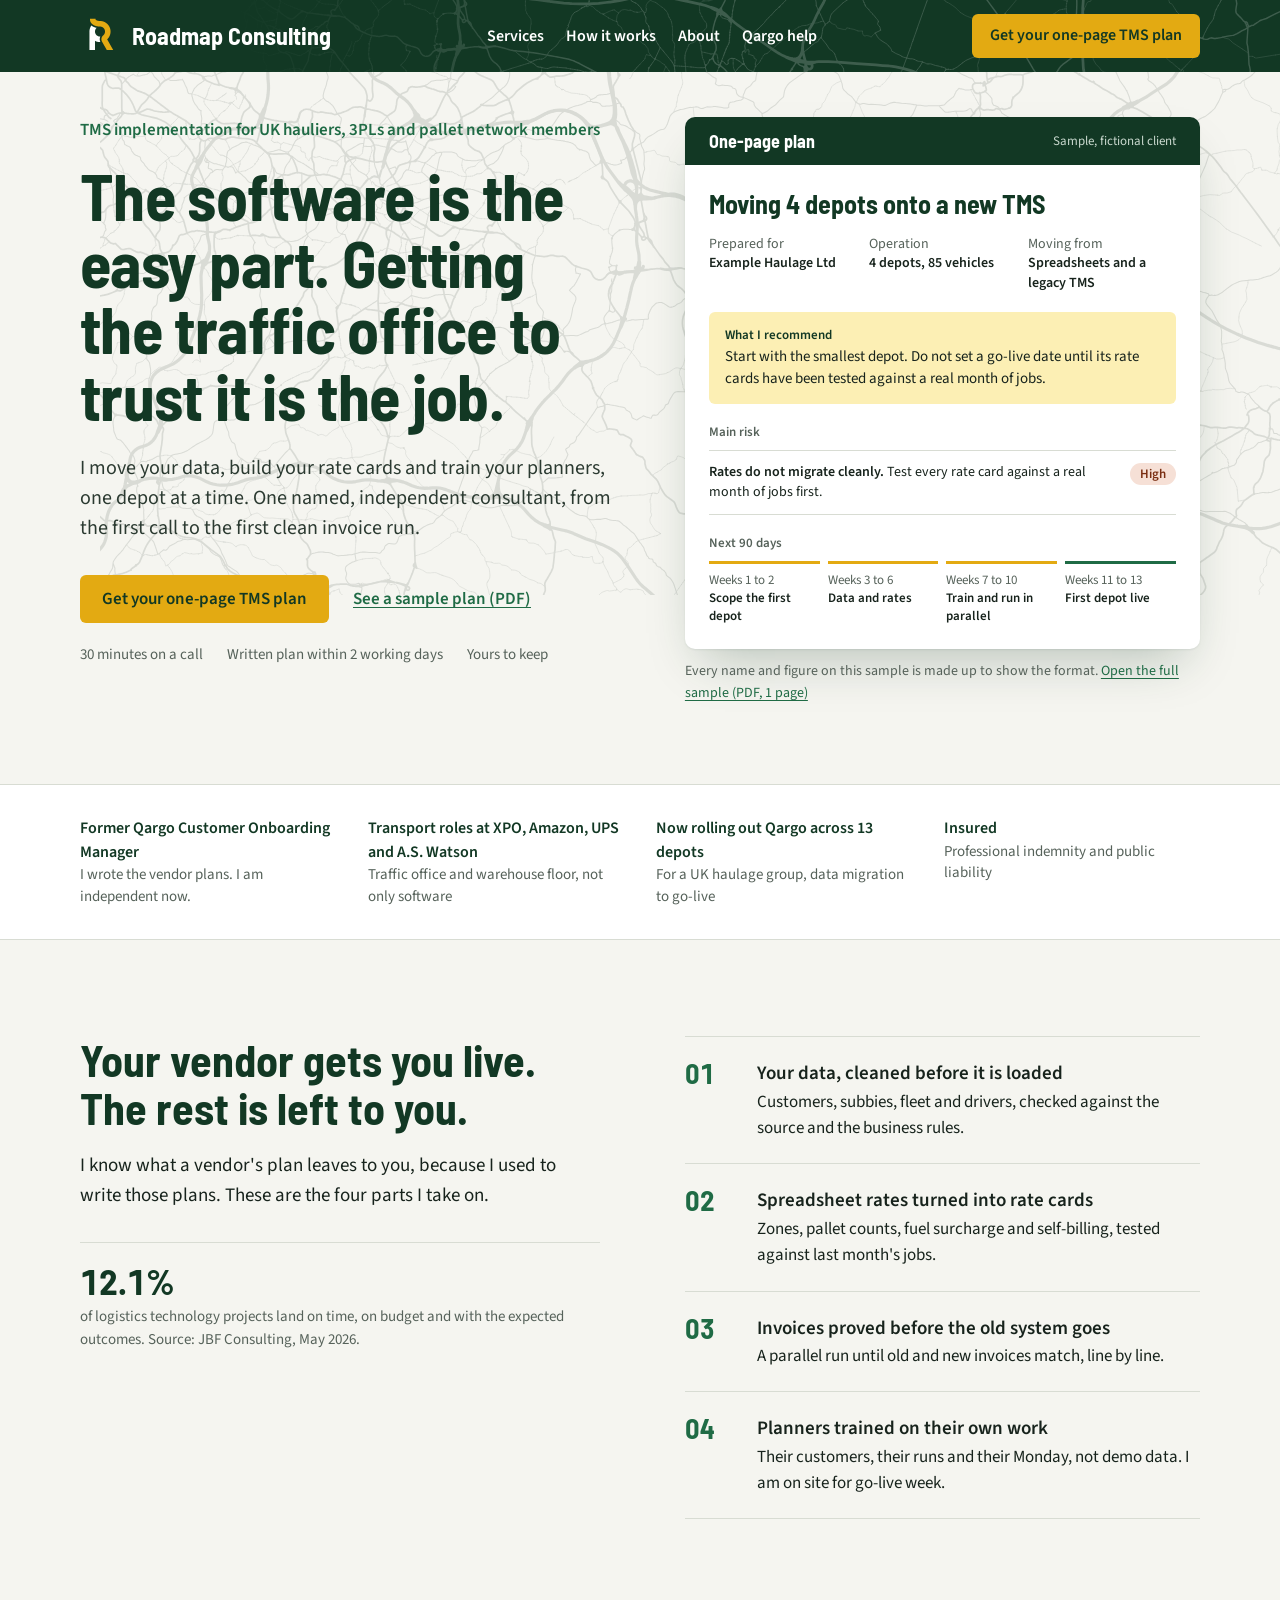
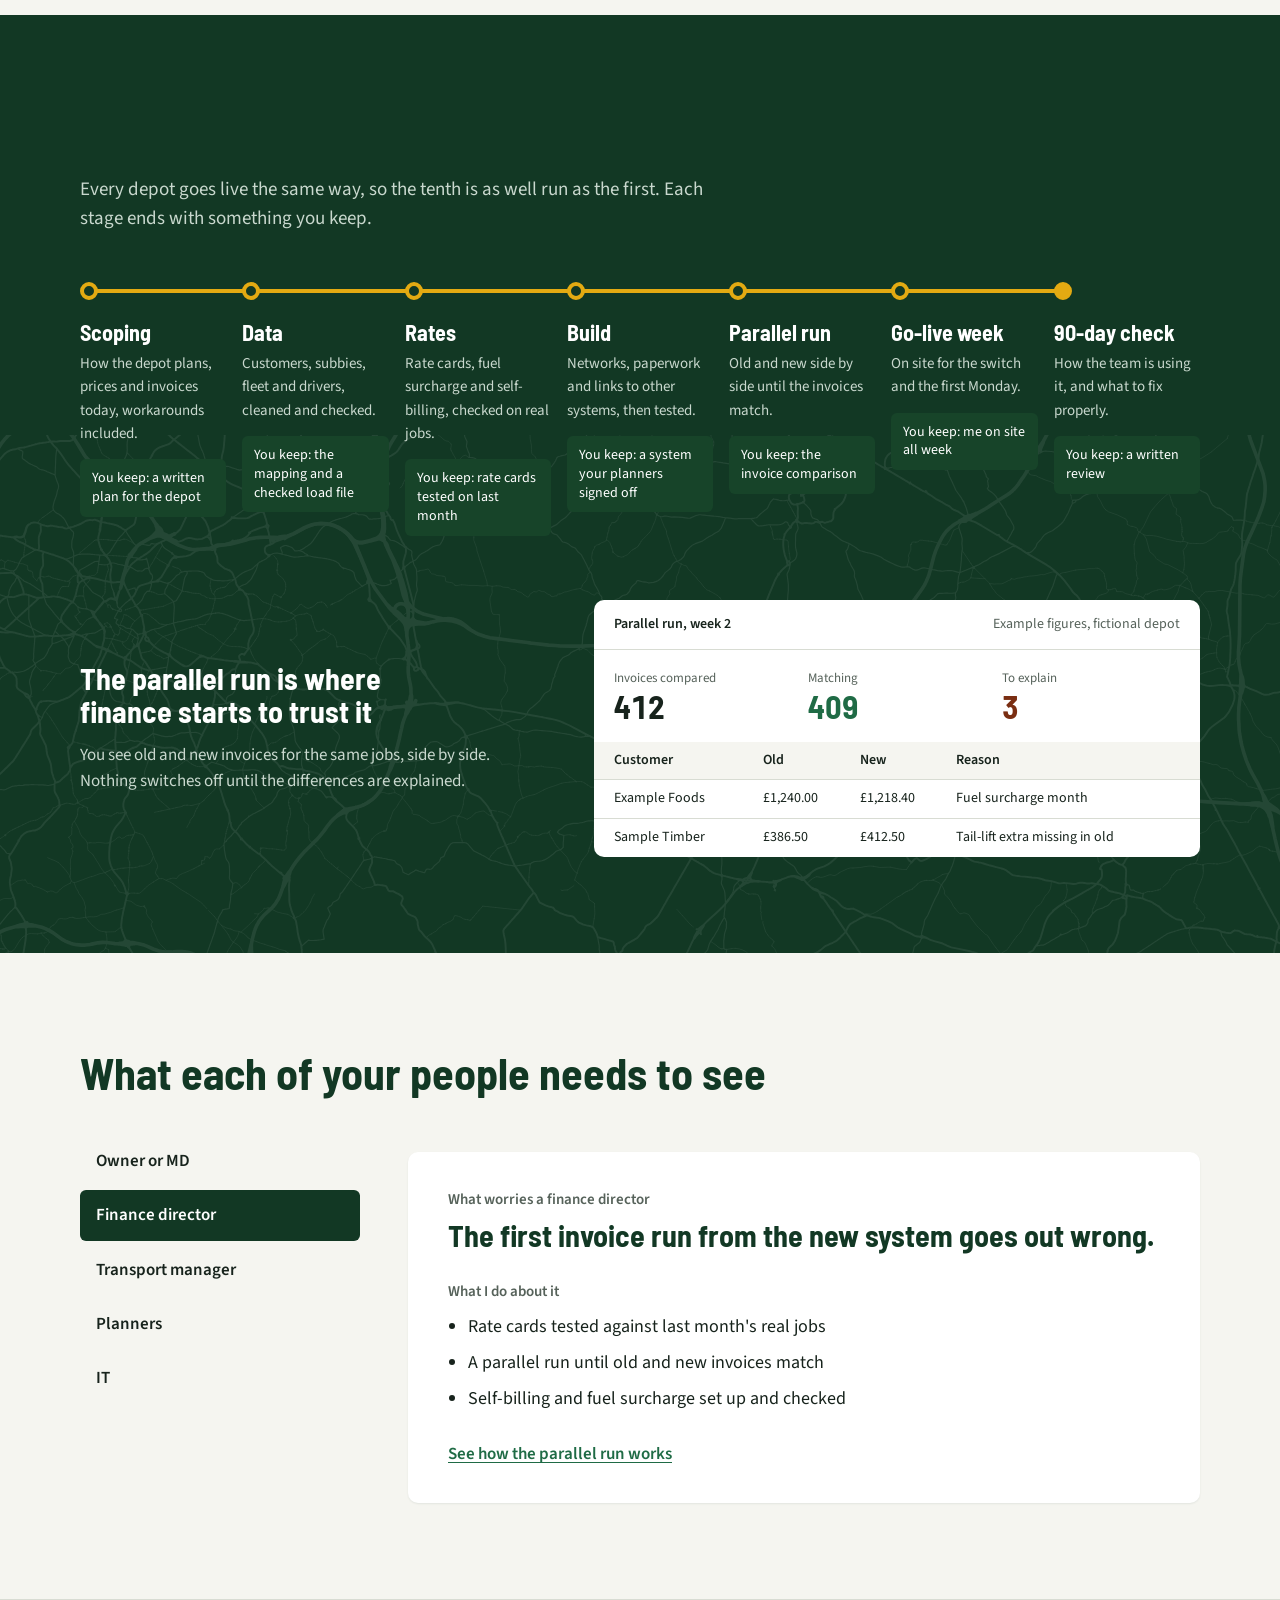
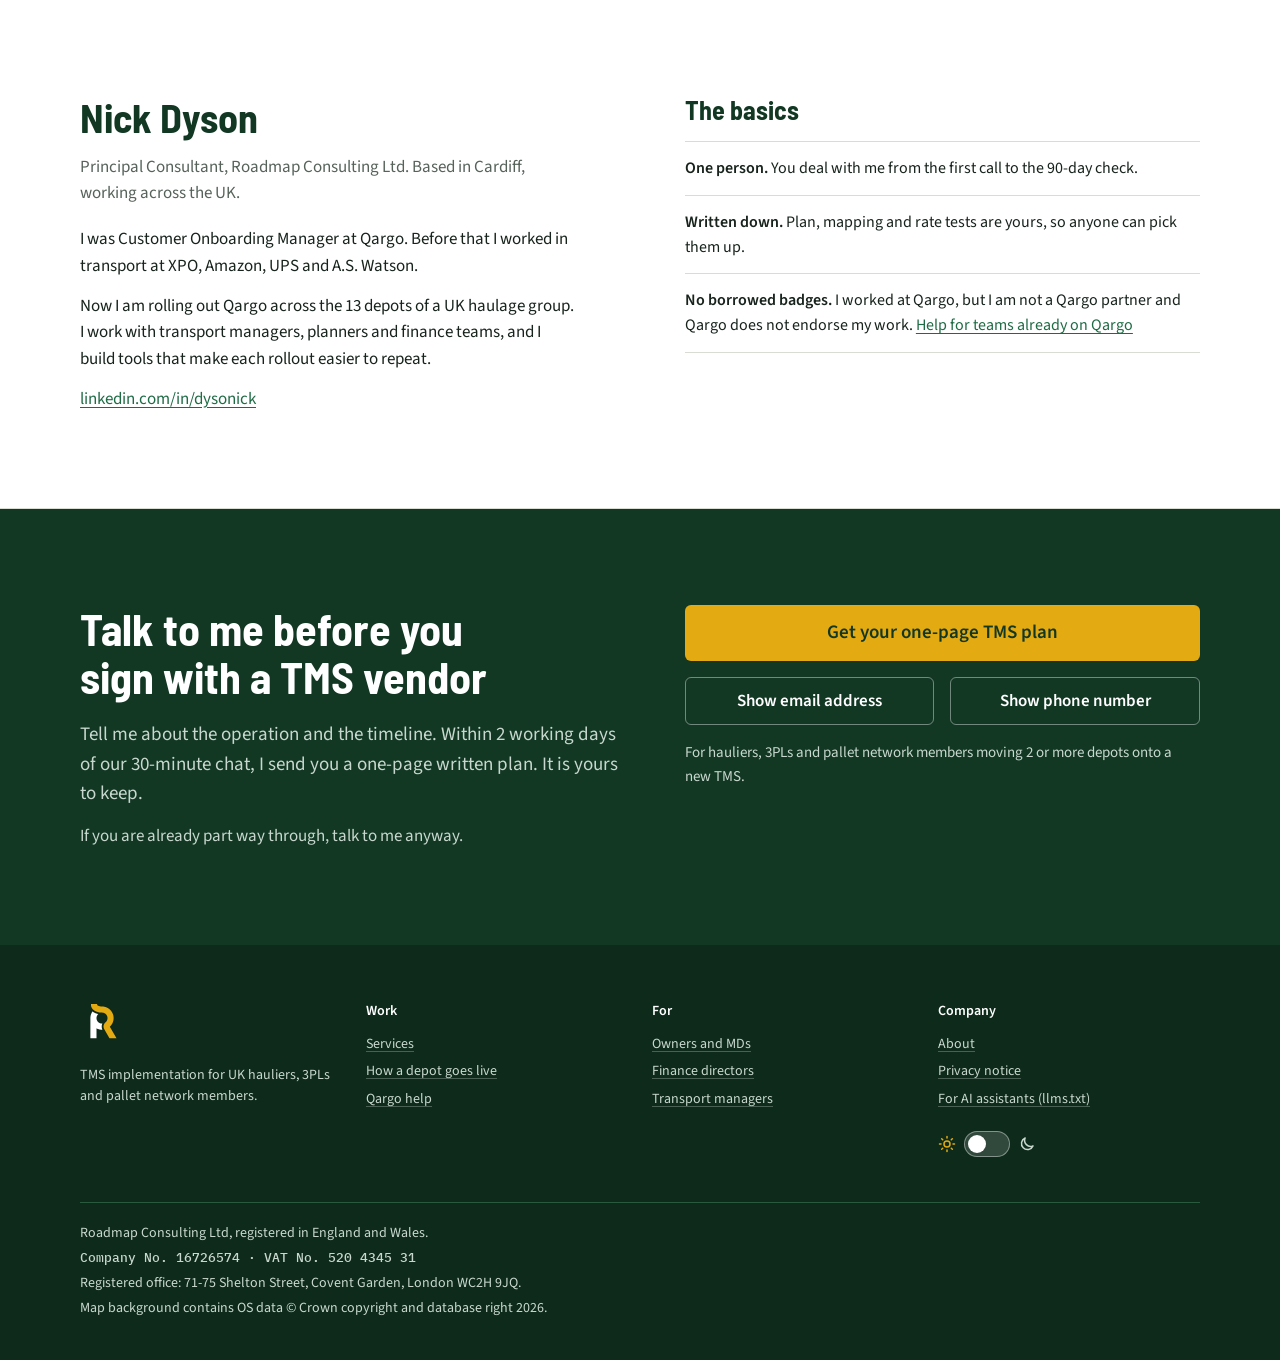
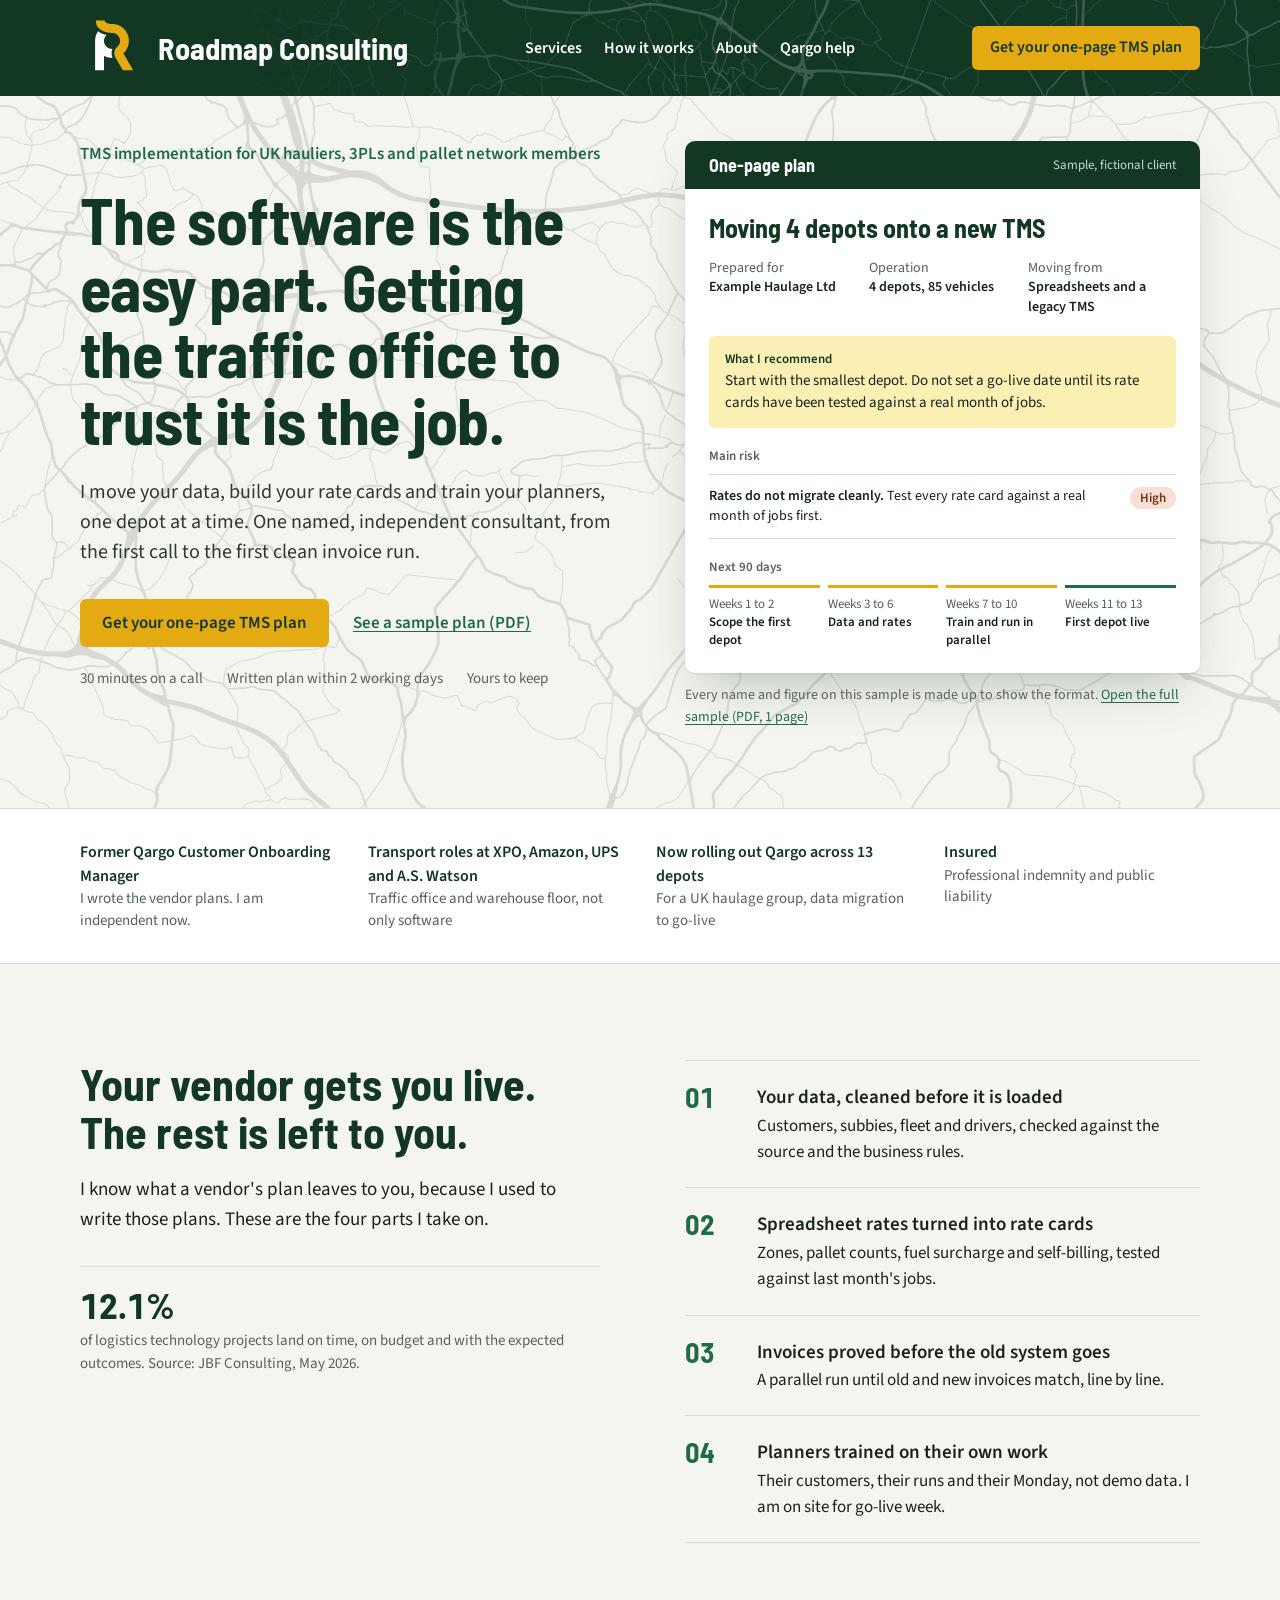
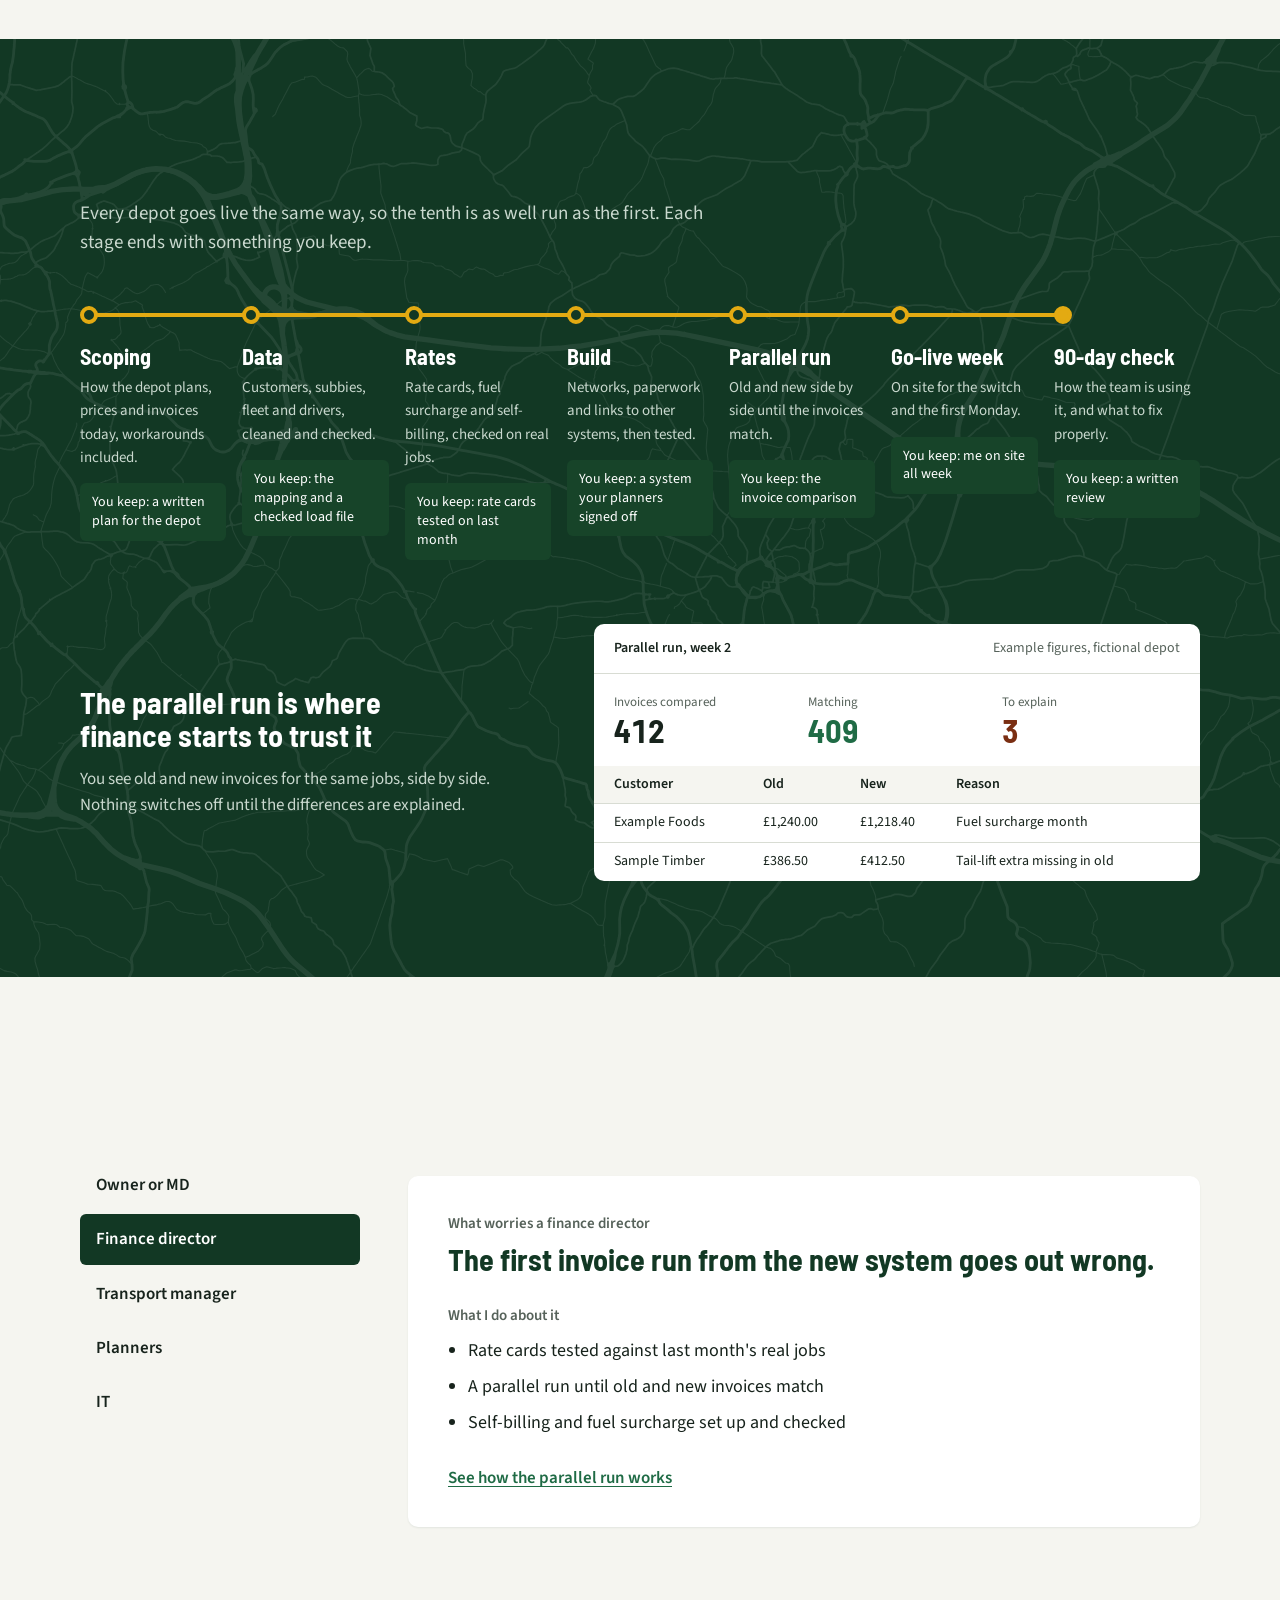
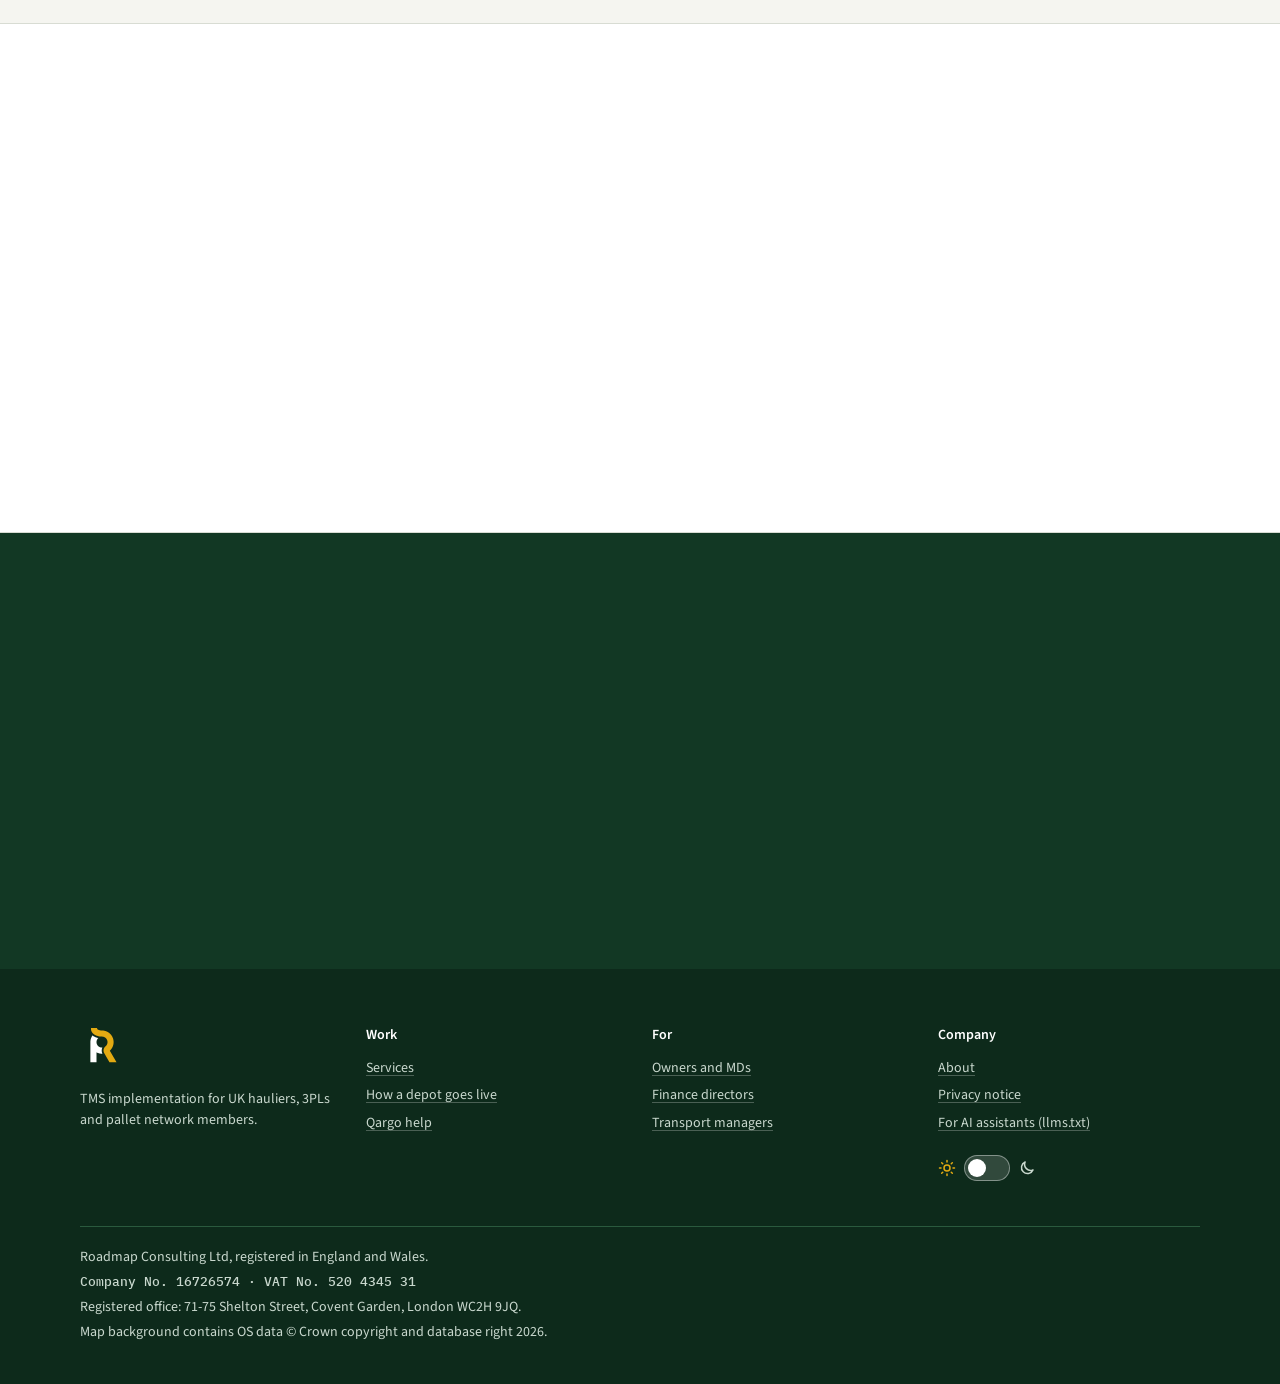
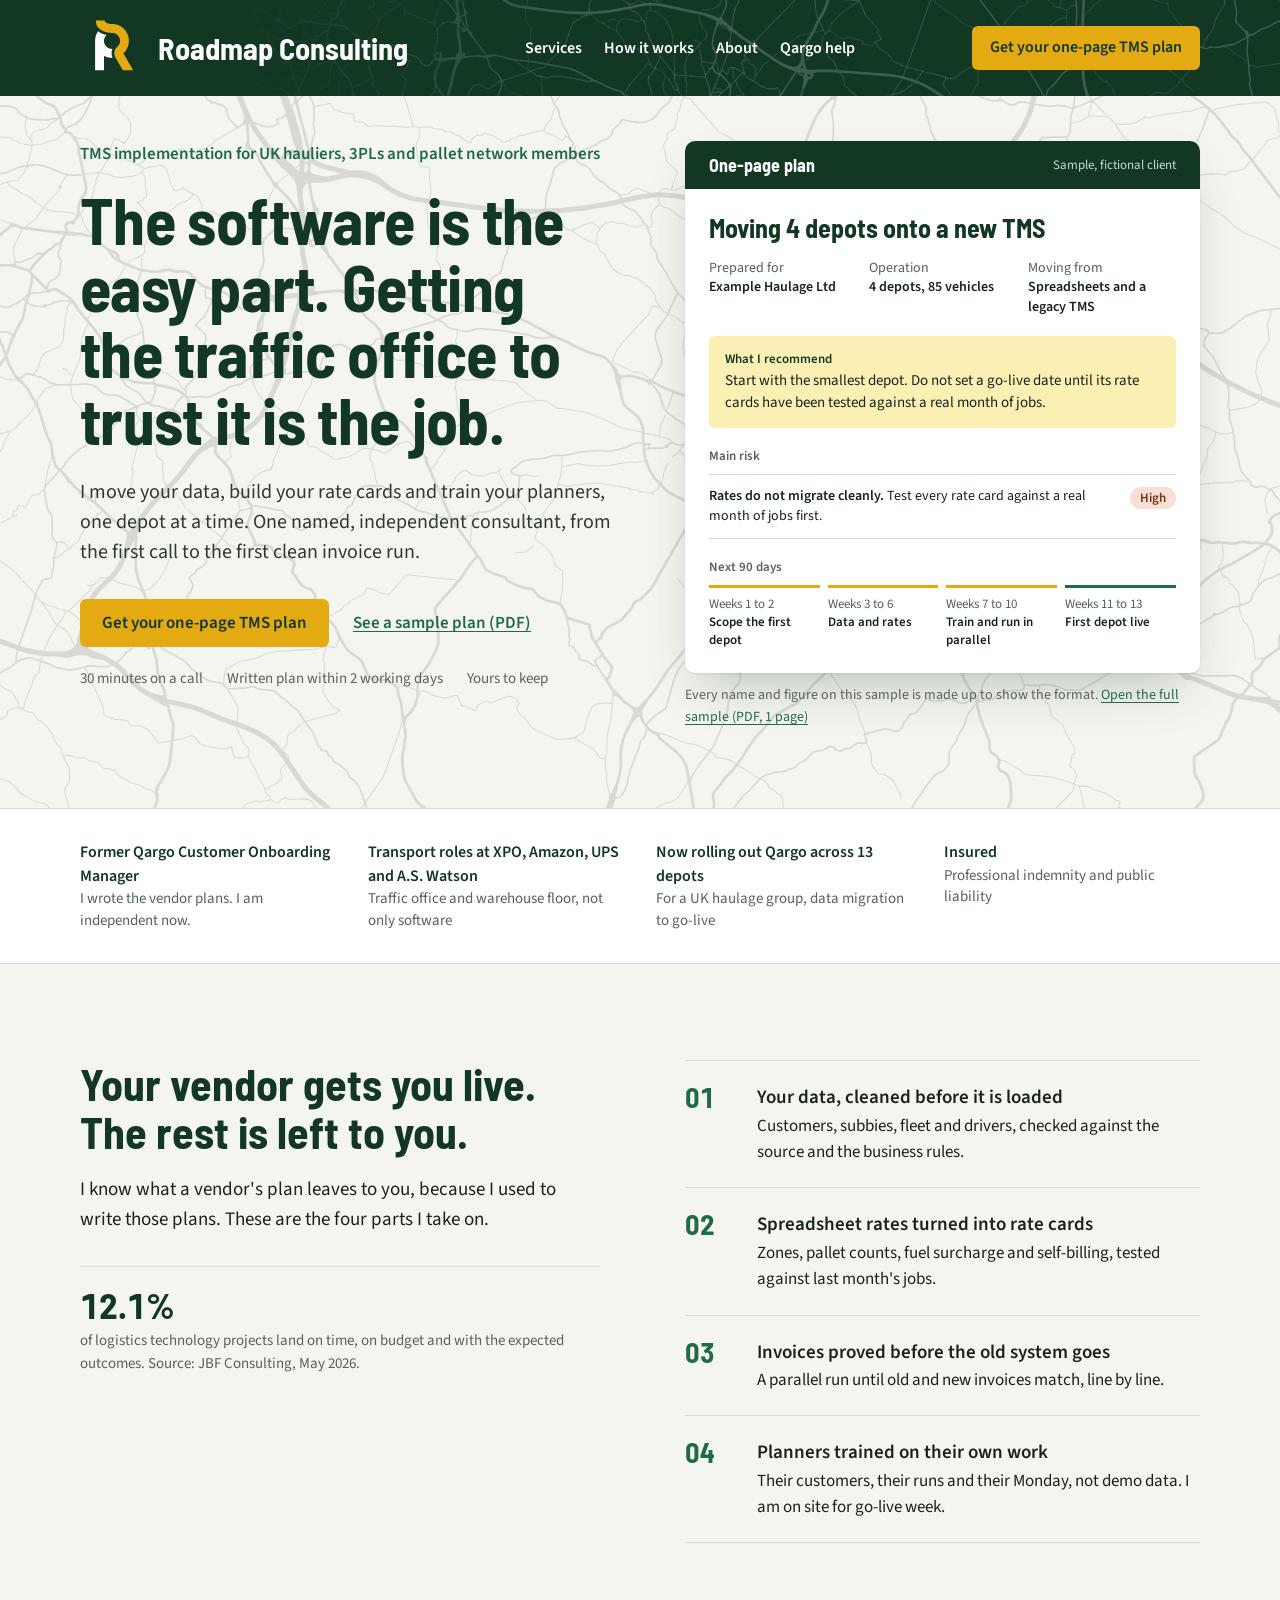
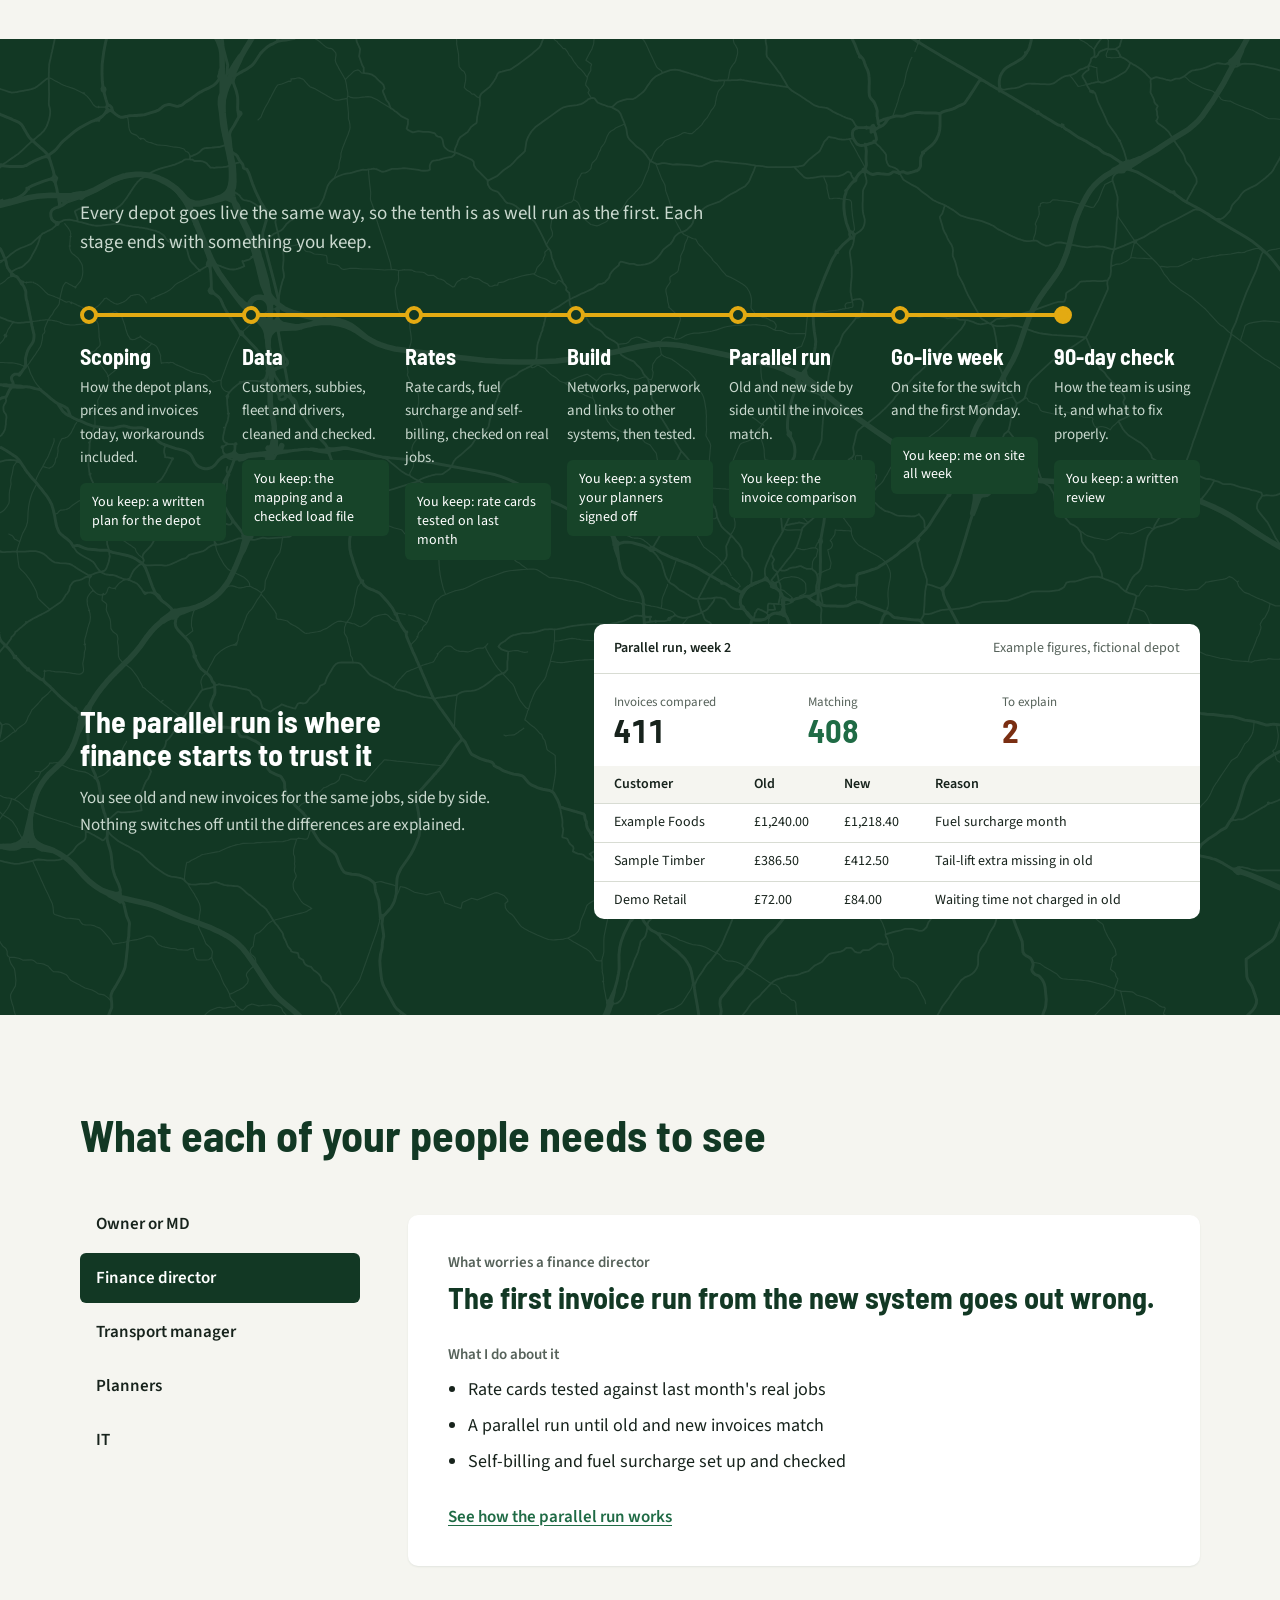
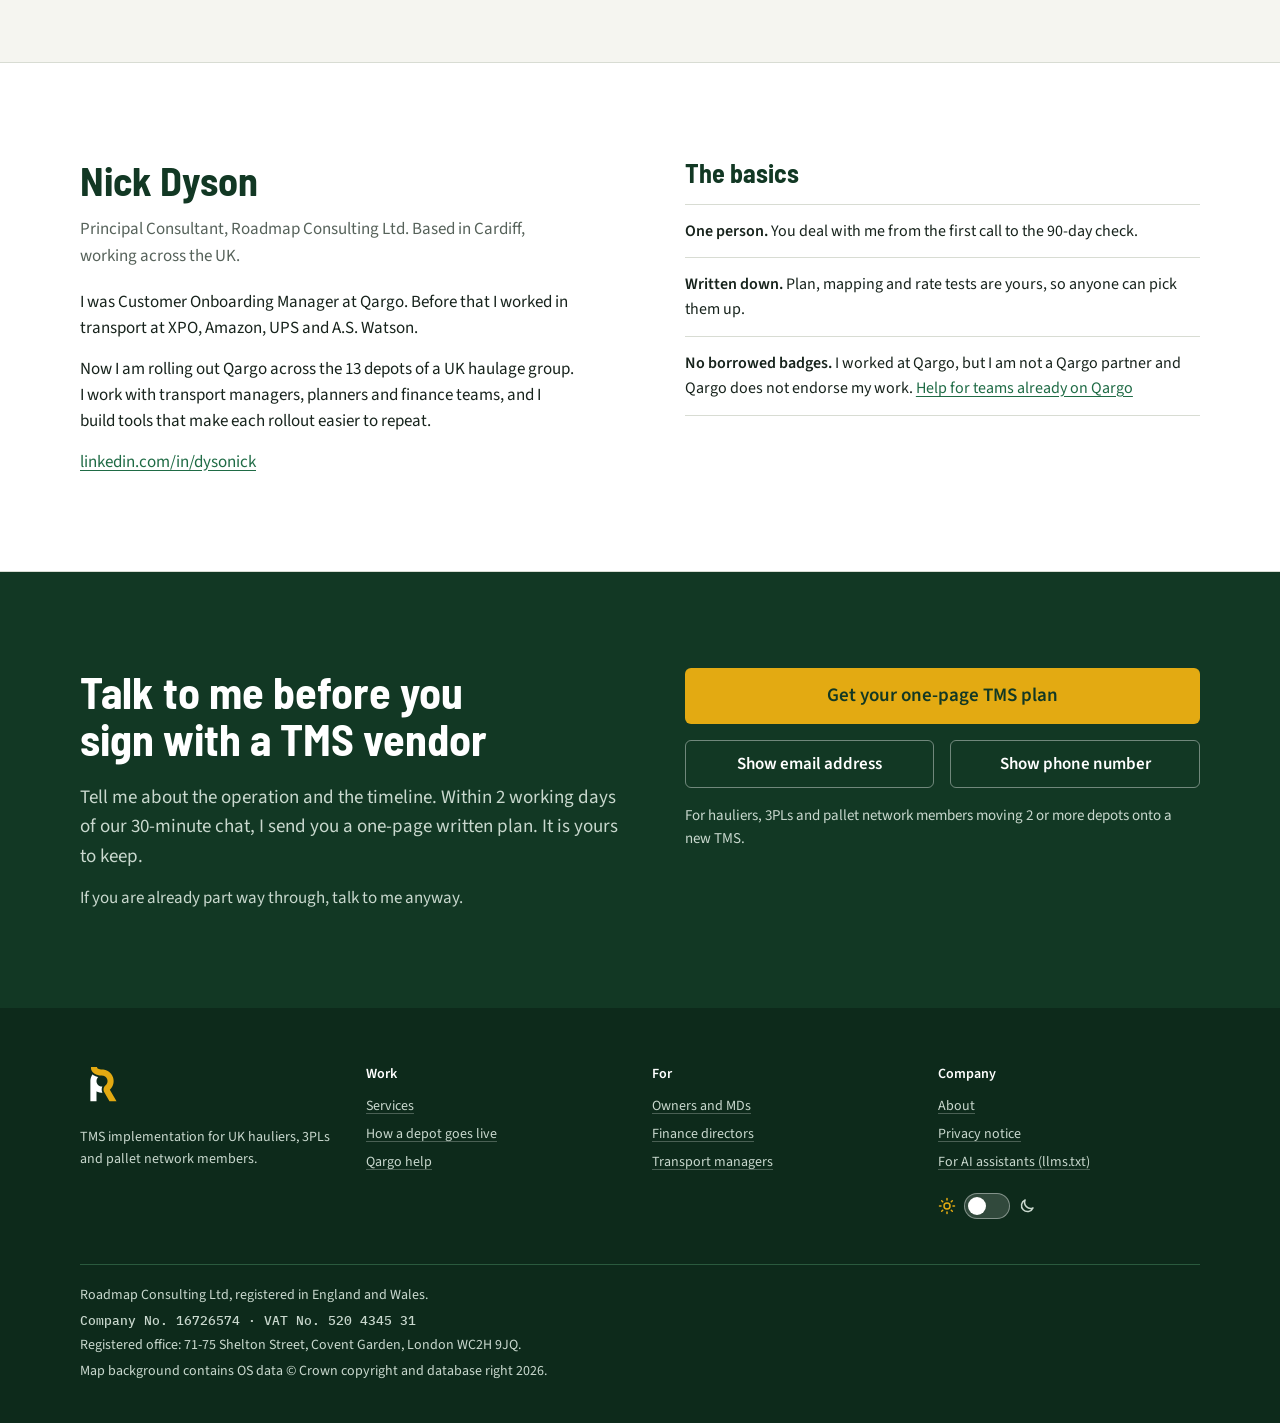
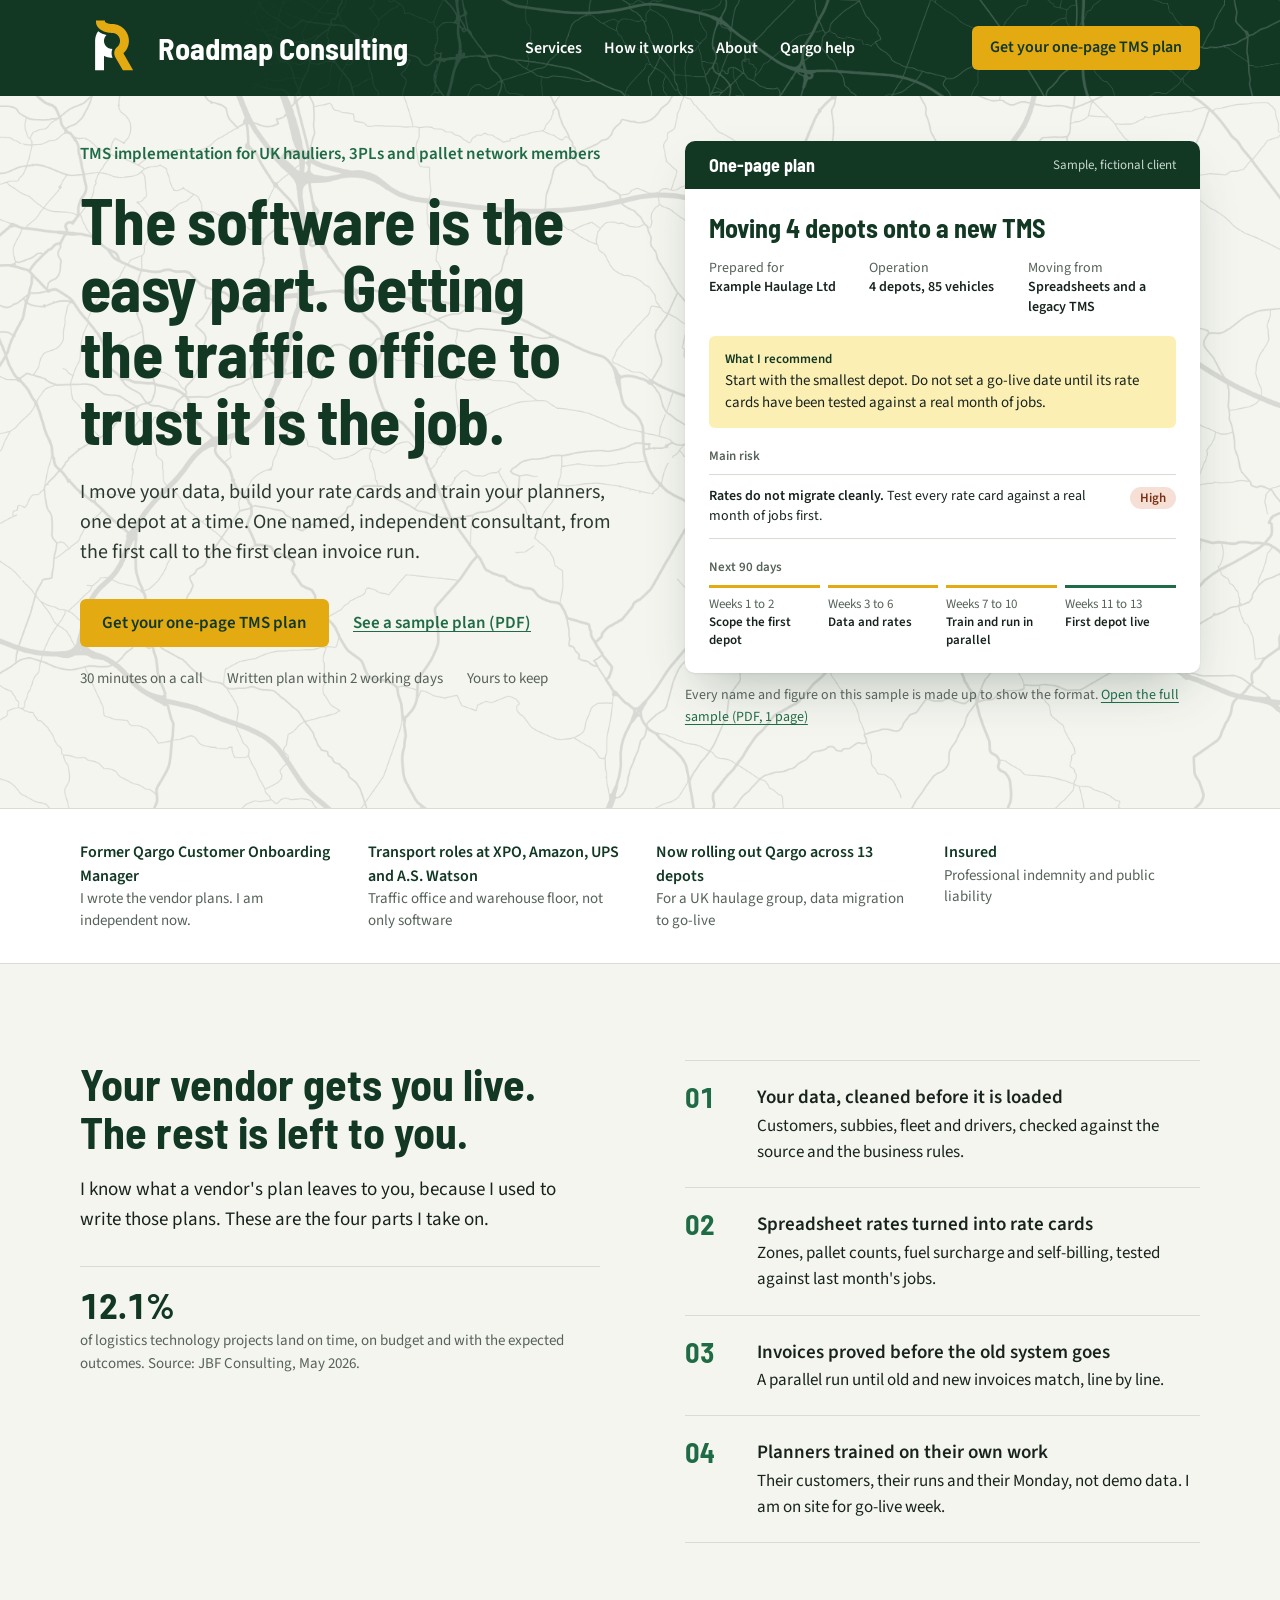
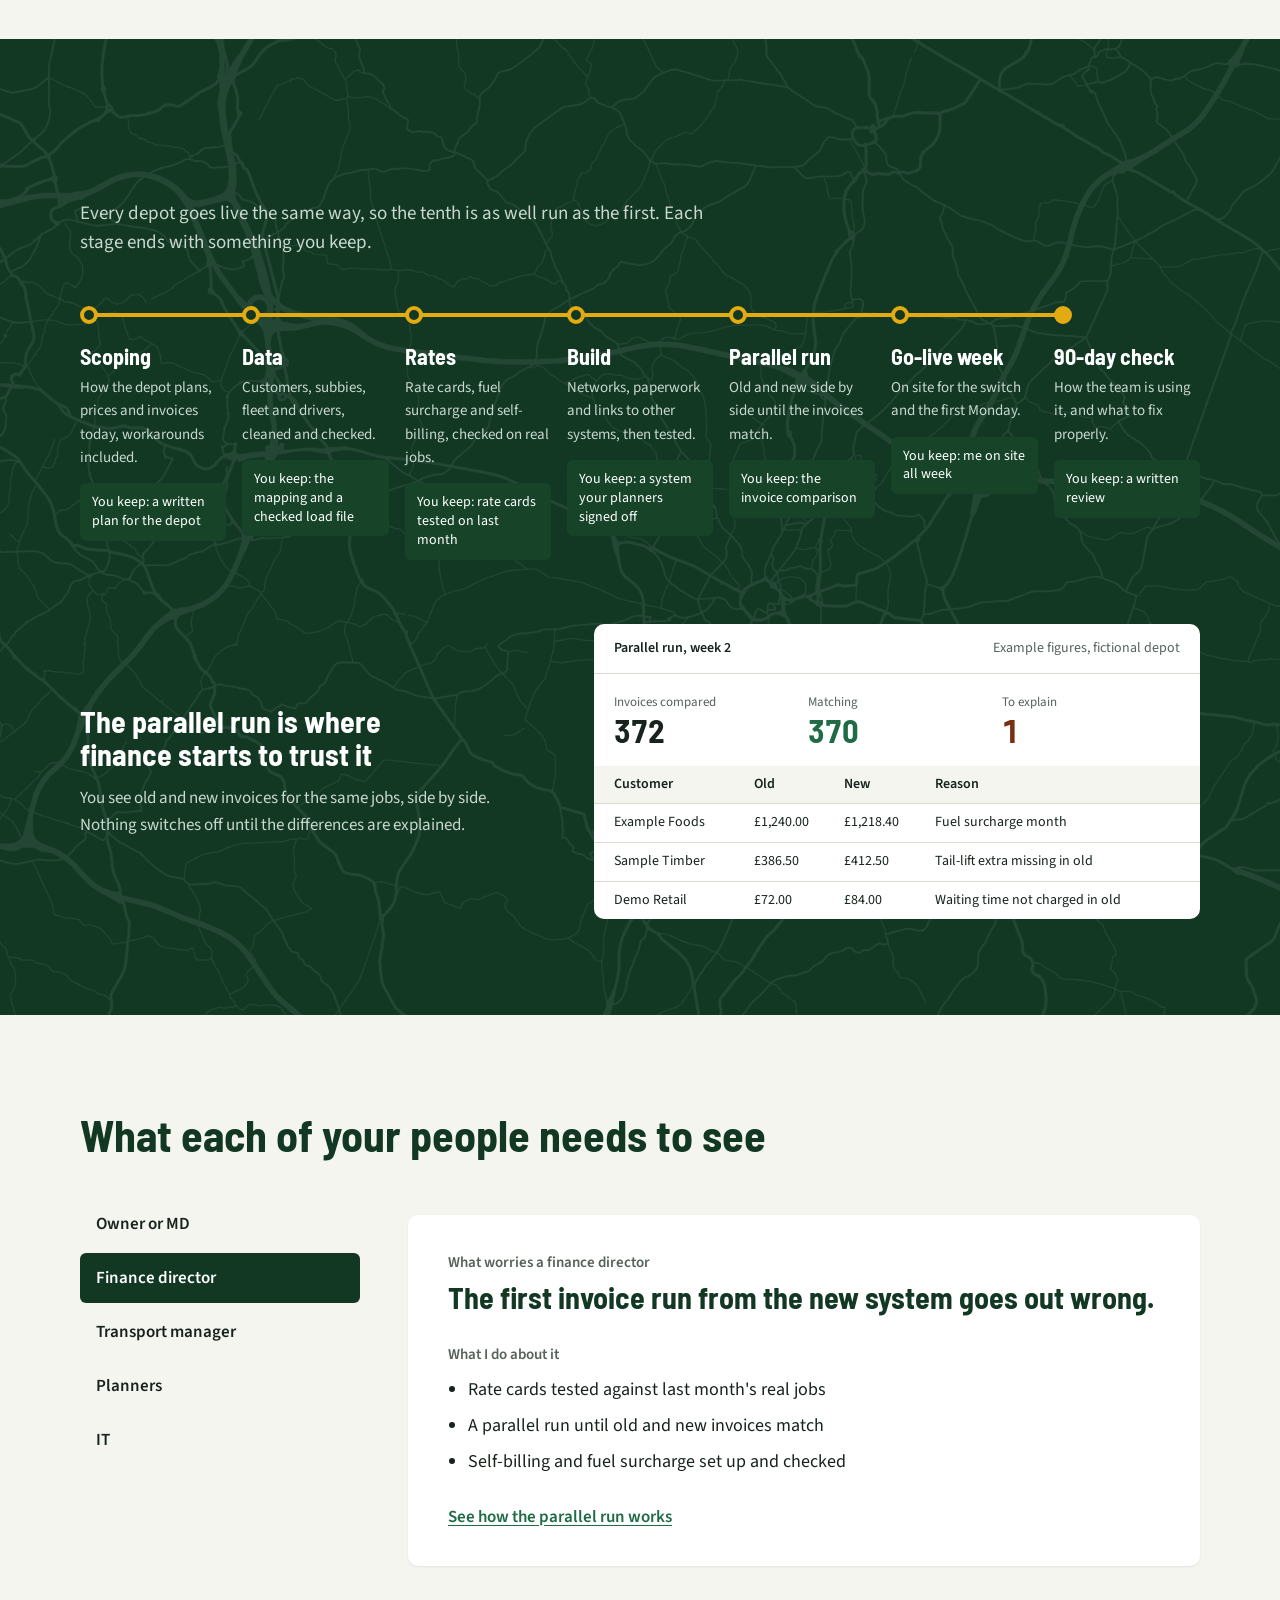
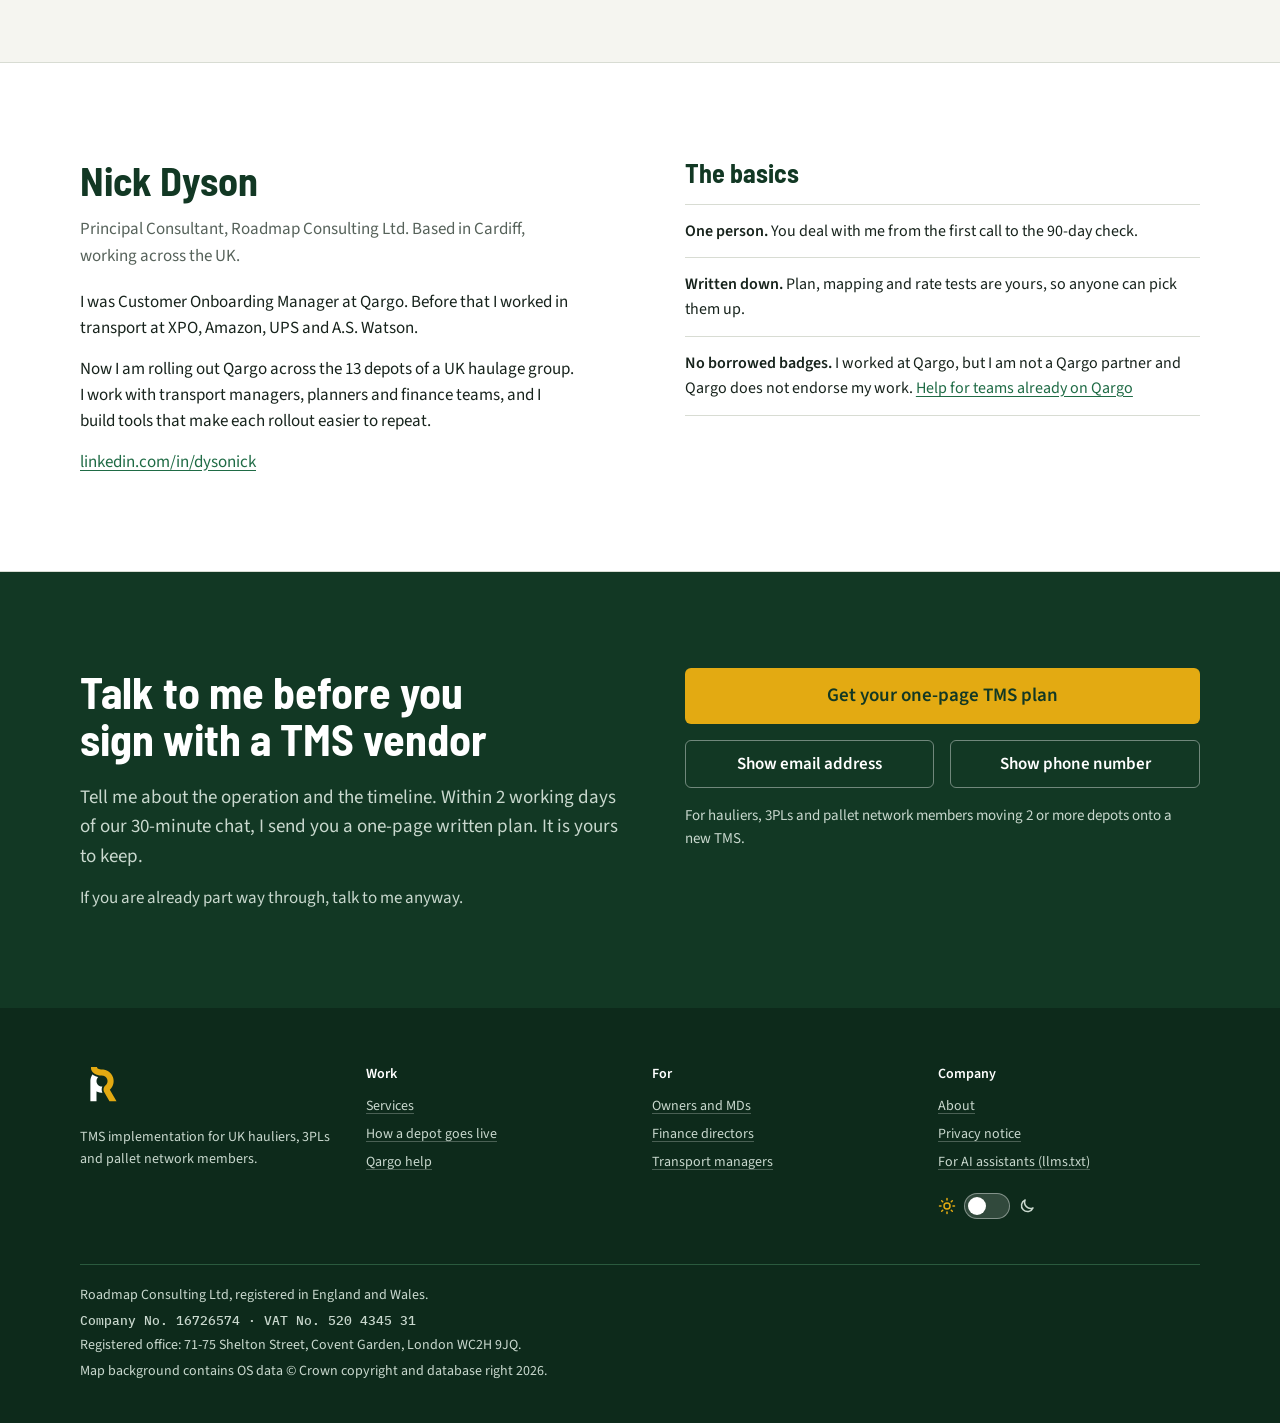
